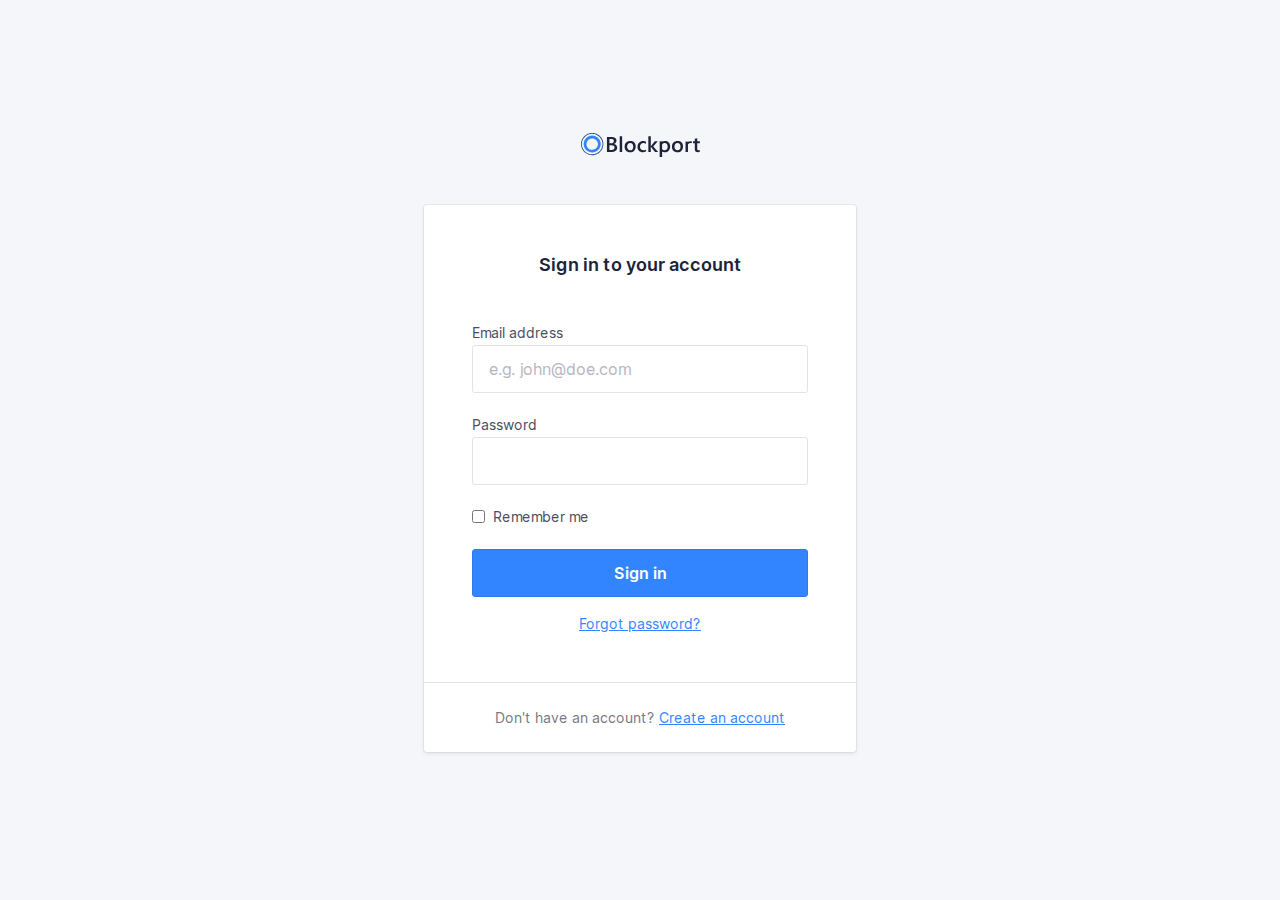
==== index.html @ 2630c8b0 "Initial commit" ====
<!doctype html>
<html lang="en">

<head>
    <meta charset="utf-8">
    <meta http-equiv="x-ua-compatible" content="ie=edge">
    <title>Blockport - Sign in</title>
    <meta name="description" content="This is my HTML5 boilerplate.">
    <meta name="viewport" content="width=device-width, initial-scale=1.0">
    <meta name="theme-color" content="#e85e00">

    <link rel="icon" href="favicon.svg">
    <link rel="apple-touch-icon" href="apple-touch-icon.png">
    <link rel="manifest" href="manifest.json">

    <link rel="stylesheet" href="css/normalize.css">
    <link rel="stylesheet" href="css/screen.css">
</head>

<body>
    <section class="o-row o-row--lg o-row--login">
        <div class="o-container u-max-width-xs">
            <h1 class="c-logo">
                <svg class="c-logo__symbol" viewBox="0 0 119 24"
                     xmlns="http://www.w3.org/2000/svg">
                    <title>Blockport</title>
                    <path class="c-logo__path c-logo__path--1"
                          d="M25.9496128,18.9917356 L25.9496128,4.04231406 L30.7396633,4.04231406 C32.19945,4.04231406 33.3560606,4.35834712 34.2094949,4.99041321 C35.0252057,5.55089835 35.5052521,6.4769114 35.4896465,7.4598347 C35.5056187,8.25676883 35.2485893,9.03557965 34.7604209,9.6694215 C34.2511175,10.3119823 33.5500641,10.7791057 32.7570539,11.0042975 L32.7570539,11.0459504 C33.6957957,11.1207168 34.5764055,11.5260387 35.2392256,12.1884297 C35.8602694,12.8310744 36.1707912,13.6667769 36.1707912,14.6955372 C36.1979832,15.9155062 35.6268682,17.0730015 34.6382155,17.8016529 C33.6205051,18.5950413 32.3363468,18.9917356 30.7857407,18.9917356 L25.9496128,18.9917356 Z M41.1511616,18.9918689 L38.6990404,18.9918689 L38.6990404,3.18727869 L41.1511616,3.18727869 L41.1511616,18.9918689 Z M49.1105387,19.2396694 C47.4477441,19.2396694 46.1195118,18.741157 45.1258418,17.7441322 C44.1321717,16.7471074 43.6360046,15.4247934 43.6373401,13.7771901 C43.6373401,11.9841322 44.1548767,10.5838017 45.1899495,9.57619833 C46.2250223,8.56859504 47.6200337,8.06479338 49.3749832,8.06479338 C51.0591469,8.06479338 52.3720202,8.55471073 53.3136027,9.53454547 C54.2551852,10.5143802 54.7226376,11.8730579 54.7159596,13.6105785 C54.7159596,15.313719 54.2091077,16.677686 53.195404,17.7024794 C52.1817003,18.7272727 50.8200787,19.2396694 49.1105387,19.2396694 Z M64.9231145,18.4998347 C63.986548,19.011405 62.9292595,19.2667693 61.8599663,19.2396694 C60.2572727,19.2396694 58.9657689,18.7444628 57.9854545,17.7540496 C57.0051402,16.7636364 56.5136477,15.4796694 56.5109764,13.9021488 C56.5109764,12.1434711 57.0385299,10.7312397 58.0936364,9.66545453 C59.1487429,8.59966942 60.5611166,8.0661157 62.3307576,8.06479338 C63.2258904,8.04636779 64.1144193,8.22027864 64.9351347,8.57454547 L64.9351347,10.8277686 C64.2490961,10.2941313 63.4035149,10.0011171 62.5310943,9.99471073 C61.5738178,9.96365776 60.6492491,10.3415166 59.9928283,11.0320661 C59.3330526,11.7236364 59.003165,12.6287603 59.003165,13.747438 C59.003165,14.8661157 59.3136869,15.7381818 59.9347306,16.3636364 C60.5557744,17.0023141 61.3891751,17.3216529 62.4349327,17.3216529 C63.3470917,17.3090469 64.2260005,16.9806241 64.9191077,16.3933884 L64.9191077,18.4998347 L64.9231145,18.4998347 Z M77.1256229,18.9918689 L74.0304209,18.9918689 L69.8393771,13.8605902 L69.7973064,13.8605902 L69.7973064,18.9918689 L67.3451852,18.9918689 L67.3451852,3.18727869 L69.7973064,3.18727869 L69.7973064,13.2039344 L69.8393771,13.2039344 L73.7980303,8.31462295 L76.7349663,8.31462295 L72.2814815,13.4718689 L77.1256229,18.9918689 Z M118.81569,18.8747107 C118.223016,19.1343064 117.578072,19.2557712 116.930522,19.2297521 C114.839007,19.2297521 113.793249,18.2380165 113.793249,16.2545455 L113.793249,10.2128926 L111.990219,10.2128926 L111.990219,8.31669423 L113.793249,8.31669423 L113.793249,5.84528927 L116.235354,5.15702479 L116.235354,8.31669423 L118.81569,8.31669423 L118.81569,10.2128926 L116.235354,10.2128926 L116.235354,15.5504132 C116.235354,16.1824793 116.351549,16.6340496 116.583939,16.905124 C116.81633,17.1761983 117.202312,17.3084298 117.741886,17.3018182 C118.130518,17.3099664 118.50999,17.1844984 118.81569,16.9467769 L118.81569,18.8647934 L118.81569,18.8747107 Z M109.678333,8.12826445 C110.052664,8.12904551 110.426384,8.1582218 110.796212,8.21553718 L110.796212,10.2961983 C110.392833,10.129817 109.958979,10.0480952 109.522071,10.0561983 C108.65244,10.0185786 107.815007,10.3854441 107.258266,11.0479339 C107.143588,11.1960713 107.043624,11.3548242 106.959764,11.5219835 L106.959764,18.9917356 L104.519663,18.9917356 L104.519663,8.37818184 L106.959764,8.66776859 L106.959764,8.67768594 C107.814579,8.30025824 108.742499,8.11272598 109.678333,8.12826445 Z M96.4320707,19.2396694 C94.7692761,19.2396694 93.4410438,18.741157 92.4473737,17.7441322 C91.4537037,16.7471074 90.9575366,15.4247934 90.9588721,13.7771901 C90.9588721,11.9841322 91.4764087,10.5838017 92.5114815,9.57619833 C93.5465543,8.56859504 94.9415657,8.06479338 96.6965152,8.06479338 C98.3806789,8.06479338 99.6935522,8.55471073 100.635135,9.53454547 C101.576717,10.5143802 102.04417,11.8730579 102.037492,13.6105785 C102.037492,15.313719 101.53064,16.677686 100.516936,17.7024794 C99.5032323,18.7272727 98.1416107,19.2396694 96.4320707,19.2396694 Z M87.7494781,9.53454547 C88.6883893,10.5157025 89.1578451,11.873719 89.1578451,13.608595 C89.1591806,15.3117355 88.6523287,16.6757025 87.6372896,17.7004959 C86.6222504,18.7252892 85.258625,19.2376859 83.5464141,19.2376859 C82.7065422,19.2489838 81.8737089,19.0847473 81.1023064,18.7557025 L81.1023064,23.8968595 L78.6622054,23.8968595 L78.6622054,8.31471073 L81.1023064,8.60429752 C81.9552279,8.23296681 82.8792553,8.04891403 83.8108586,8.06479338 C85.5017003,8.06479338 86.8145736,8.55471073 87.7494781,9.53454547 Z M96.5422559,9.99471073 C95.6726247,9.95709108 94.8351921,10.3239565 94.2784512,10.9864463 C93.7241864,11.6476033 93.4470539,12.5580165 93.4470539,13.7176859 C93.4470539,14.8363636 93.7275253,15.7170248 94.288468,16.3596694 C94.8529651,17.0028668 95.6823515,17.3568733 96.5422559,17.3216529 C97.5038721,17.3216529 98.2424466,17.0056198 98.7579798,16.3735537 C99.273513,15.7414876 99.5366216,14.8416529 99.5473064,13.6740496 C99.5473064,12.4998347 99.28954,11.5927273 98.7740067,10.9527273 C98.2584735,10.3127273 97.5145568,9.99338845 96.5422559,9.99471073 Z M28.4438047,6.03570248 L28.4438047,10.286281 L30.0645286,10.286281 C30.9353255,10.286281 31.6178058,10.0833058 32.1119697,9.67735538 C32.6061335,9.27140494 32.8532155,8.69619836 32.8532155,7.95173555 C32.8532155,6.67305785 31.9897643,6.03371902 30.262862,6.03371902 L28.4418013,6.03371902 L28.4438047,6.03570248 Z M28.4438047,12.2796694 L28.4438047,17.0082644 L30.5813973,17.0082644 C31.5163019,17.0082644 32.237514,16.7947108 32.7450337,16.3676033 C33.2602043,15.9259125 33.5416601,15.2742418 33.5083165,14.6003306 C33.5083165,13.0505785 32.4238271,12.2757025 30.2548485,12.2757025 L28.4518182,12.2757025 L28.4438047,12.2796694 Z M49.226734,9.99471073 C48.3571028,9.95709108 47.5196702,10.3239565 46.9629293,10.9864463 C46.4086646,11.6476033 46.131532,12.5580165 46.131532,13.7176859 C46.131532,14.8363636 46.4120034,15.7170248 46.9729461,16.3596694 C47.5370578,17.0036033 48.3664998,17.3583638 49.226734,17.3236364 C50.1883502,17.3236364 50.9269247,17.0076033 51.4424579,16.3755372 C51.9579912,15.7434711 52.2157576,14.8436364 52.2157576,13.6760331 C52.2157576,12.5018182 51.9579912,11.5947107 51.4424579,10.9547107 C50.9269247,10.3147108 50.1883502,9.99471073 49.226734,9.99471073 Z M85.8803367,16.3735537 C86.3958699,15.738843 86.6543043,14.8390083 86.6556397,13.6740496 C86.6556397,12.4985124 86.3978733,11.591405 85.8823401,10.9527273 C85.3668068,10.3140496 84.6282323,9.99471073 83.6666162,9.99471073 C82.796985,9.95709108 81.9595523,10.3239565 81.4028114,10.9864463 C81.2895823,11.124335 81.1896456,11.2724196 81.1043098,11.4287603 L81.1043098,15.9153719 C81.6149937,16.8312057 82.6094895,17.3774459 83.6646128,17.3216529 C84.626229,17.3216529 85.3648035,17.0056198 85.8803367,16.3735537 Z">
                    </path>
                    <path class="c-logo__path c-logo__path--2"
                          d="M11.1988215,19.5867769 C7.72899435,19.5891833 4.59940205,17.5218316 3.26949789,14.3488101 C1.93959376,11.1757885 2.67130845,7.5220381 5.12341434,5.09144786 C7.57552021,2.66085764 11.2650639,1.93214337 14.4714645,3.24513351 C17.6778651,4.55812363 19.7696074,7.65421885 19.771229,11.0895868 C19.7679239,15.7772288 15.9334776,19.5780304 11.1988215,19.5867769 Z M11.1988215,5.38314051 C8.86509736,5.38073339 6.75988968,6.77093308 5.86550131,8.90506387 C4.97111293,11.0391947 5.46382249,13.496632 7.11372873,15.1307206 C8.76363496,16.7648092 11.2455511,17.2534798 13.4013998,16.3687158 C15.5572486,15.4839518 16.962125,13.4001349 16.9605051,11.0895868 C16.9572,7.93949107 14.3805102,5.38572999 11.1988215,5.37917355 L11.1988215,5.38314051 Z">
                    </path>
                    <path class="c-logo__path c-logo__path--3"
                          d="M21.2917845,15.8796694 C21.3118182,15.8380165 21.3358586,15.8023141 21.3558923,15.7606612 C22.6443671,13.0744887 22.7786498,9.98607785 21.7280964,7.20021549 C20.6775431,4.41435317 18.5317957,2.16875244 15.7805219,0.975867769 L15.7805219,0.96 C15.6683333,0.910413222 15.5541414,0.874710744 15.4419529,0.82909091 C15.2937037,0.767603308 15.1434512,0.710082645 14.9931987,0.656528927 C14.792862,0.583140496 14.5925253,0.517685949 14.378165,0.458181816 C14.2319192,0.414545453 14.0856734,0.374876033 13.9394276,0.337190082 C13.7203928,0.281652893 13.501358,0.23338843 13.2823232,0.192396694 C13.1480976,0.16661157 13.0138721,0.144793388 12.8816498,0.124958678 C12.6546016,0.0905785125 12.4275533,0.0634710744 12.2005051,0.0436363637 C12.0762963,0.0337190082 11.9500842,0.0238016529 11.8258754,0.0178512397 C11.5881425,0.00462809917 11.3510774,-0.000661157024 11.1146801,0.00198347107 C10.988468,0.00198347107 10.8622559,0.00198347107 10.7380471,0.0119008265 C10.5076599,0.0218181818 10.2792761,0.0376859504 10.0528956,0.0614876034 C9.9146633,0.0753719009 9.77843434,0.0932231406 9.64220539,0.113057851 C9.44186869,0.142809918 9.22350168,0.176528926 9.01715488,0.218181818 C8.86089226,0.249917356 8.70462963,0.283636364 8.548367,0.321322314 C8.39210438,0.359008265 8.18575758,0.412561983 8.00745791,0.466115701 C7.82915825,0.519669423 7.65286195,0.577190081 7.47656566,0.638677688 C7.30026936,0.70016529 7.17405724,0.747768594 7.02580808,0.807272727 C6.82547138,0.884628098 6.63715488,0.969917355 6.44483165,1.05719008 C6.31861953,1.11471074 6.19441077,1.17421488 6.07220539,1.23768595 C5.87186869,1.34082644 5.67153199,1.45190082 5.47119529,1.56694215 C5.36301347,1.63041322 5.25683502,1.69586777 5.15065657,1.76528926 C4.95165543,1.89752066 4.75666107,2.02975207 4.5656734,2.16198347 C4.46416949,2.23603306 4.36400114,2.31140496 4.26516835,2.38809918 C4.07952302,2.52958678 3.89721661,2.67834711 3.71824916,2.83438017 C3.61607744,2.92363636 3.51791246,3.0168595 3.41774411,3.11008265 C3.25747475,3.26347108 3.10121212,3.42214876 2.94895623,3.5861157 C2.84678451,3.69719008 2.74861953,3.81024794 2.64845118,3.92528926 C2.51021886,4.08793389 2.37599327,4.25454547 2.24777778,4.42512397 C2.15161616,4.55206611 2.05946128,4.68099175 1.96930976,4.82181816 C1.90119529,4.92099175 1.82506734,5.0201653 1.75895623,5.11537188 C1.69284512,5.2105785 1.65878788,5.29190081 1.60670034,5.37917355 C1.53457912,5.49818184 1.46446128,5.61917355 1.40636364,5.74214876 C1.28415825,5.96231406 1.16796296,6.18446282 1.06178451,6.40859504 C1.02372054,6.44826445 0.995673401,6.49586778 0.981649832,6.54148761 C0.967626263,6.58710744 0.939579125,6.65454547 0.915538721,6.71008265 C0.808692479,6.95471075 0.711863077,7.20132232 0.625050505,7.44991735 C0.588989899,7.55438018 0.55426487,7.65884298 0.520875421,7.76330577 C0.444747475,8.00528927 0.377968575,8.24793388 0.320538721,8.49123966 C0.291156005,8.61157023 0.263776655,8.73190084 0.238400673,8.85223141 C0.191655443,9.07966942 0.152255892,9.30710742 0.12020202,9.53454547 C0.10016835,9.67338842 0.0821380471,9.81024795 0.0681144781,9.9490909 C0.0460774411,10.1613223 0.0320538721,10.3715703 0.022037037,10.5838017 C0.022037037,10.7365289 0.010016835,10.8872727 0.010016835,11.04 C0.010016835,11.2383471 0.010016835,11.4366942 0.026043771,11.6350413 C0.026043771,11.7917356 0.0440740741,11.9484297 0.0580976431,12.105124 C0.0761279461,12.3034711 0.104175084,12.5018182 0.132222222,12.7001653 C0.146245791,12.8429752 0.18030303,13.0036364 0.2003367,13.1543802 C0.238400673,13.3527273 0.286481481,13.5510744 0.336565657,13.7494215 C0.380639731,13.8961983 0.406683502,14.0330579 0.446750842,14.1758678 C0.506851852,14.3742149 0.576969697,14.5844628 0.647087542,14.7867769 C0.693164983,14.9157025 0.739242424,15.0446281 0.789326599,15.1715703 C0.871464646,15.3699174 0.963619529,15.5801653 1.05777778,15.7804959 C1.11387205,15.8995041 1.16996633,16.0185124 1.23006734,16.1355372 C1.33223906,16.3338843 1.44242424,16.5322314 1.55461279,16.7166942 C1.62473064,16.8357025 1.69484848,16.9527273 1.76897306,17.0677686 C1.88316498,17.2442975 2.00537037,17.4168595 2.12957912,17.587438 C2.21973064,17.7123967 2.31188552,17.8353719 2.40804714,17.9563636 C2.50420875,18.0773554 2.65646465,18.2519008 2.78468013,18.3966942 C2.91289562,18.5414876 3.02308081,18.6644628 3.14929293,18.7933884 C3.27550505,18.9223141 3.3876936,19.027438 3.51190236,19.1424794 C3.63611111,19.2575206 3.81841751,19.4241322 3.98069024,19.5590082 C4.09287879,19.6522314 4.20907407,19.7434711 4.32727273,19.8327273 C4.50957912,19.9735537 4.69388889,20.1084297 4.88621212,20.2294215 C4.9362963,20.2631405 4.98037037,20.3008265 5.03045455,20.3345455 C7.52290169,21.989742 10.5859073,22.5756212 13.5217147,21.9587191 C16.4575222,21.3418171 19.0161165,19.5746694 20.6146465,17.0598347 L20.6266667,17.0598347 C20.6647306,17.0003306 20.6947811,16.9368595 20.7328451,16.8753719 C20.8149832,16.7424794 20.8911111,16.6036364 20.9692424,16.4647934 C21.0854377,16.2763636 21.1936195,16.08 21.2917845,15.8796694 Z M6.96771044,20.4198347 C6.40765296,20.1694737 5.87129224,19.8701033 5.36501684,19.5252893 C5.18671717,19.4042975 5.01442761,19.2773554 4.84614478,19.1464463 C4.73996633,19.065124 4.63378788,18.9818182 4.53161616,18.8965289 C4.38136364,18.7715703 4.23912458,18.6406612 4.09888889,18.5097521 C3.9586532,18.378843 3.87451178,18.2995041 3.76632997,18.1884297 C3.65814815,18.0773554 3.53794613,17.9444628 3.42976431,17.8214876 C3.32158249,17.6985124 3.19737374,17.5557025 3.08718855,17.4247934 C2.97700337,17.2938843 2.91489899,17.1986777 2.83075758,17.0836364 C2.71656566,16.9249587 2.60237374,16.766281 2.49819865,16.6036364 C2.43008418,16.4965289 2.36597643,16.3894215 2.29786195,16.2803306 C2.19368687,16.1038017 2.09752525,15.9252893 1.9973569,15.7447934 C1.94126263,15.6376859 1.89117845,15.528595 1.83909091,15.4195041 C1.7609596,15.2231405 1.67681818,15.0386777 1.60069024,14.8482644 C1.55461279,14.7332231 1.51454545,14.6161983 1.47247475,14.501157 C1.40436027,14.3127273 1.34025253,14.1242975 1.28415825,13.9319008 C1.24609428,13.8029752 1.2140404,13.6760331 1.18198653,13.5490909 C1.13590909,13.3626446 1.09183502,13.1761983 1.05577441,12.9897521 C1.02973064,12.8429752 1.0076936,12.7140496 0.981649832,12.5771901 C0.953602694,12.3927273 0.92956229,12.2082644 0.911531987,12.0218182 C0.897508418,11.8809918 0.889494949,11.7401653 0.881481481,11.5993388 C0.881481481,11.4109091 0.865454545,11.2224794 0.865454545,11.0340496 C0.865454545,10.8971901 0.865454545,10.7603306 0.877474747,10.6254545 C0.877474747,10.4271074 0.899511785,10.2287603 0.919545455,10.0304132 C0.931565657,9.90743803 0.94959596,9.78247936 0.965622896,9.65950414 C0.995673401,9.44528927 1.03173401,9.23107436 1.07580808,9.01884299 C1.09784512,8.91173555 1.12188552,8.80462812 1.14792929,8.69950414 C1.20402357,8.47074382 1.27080247,8.24330577 1.34826599,8.01719009 C1.37764871,7.9246281 1.408367,7.83206612 1.44042088,7.73950414 C1.52189113,7.50545453 1.61204265,7.2740496 1.71087542,7.04528927 C1.75094276,6.95206611 1.7910101,6.86082645 1.83508418,6.76958679 C1.93525253,6.55537188 2.03542088,6.3490909 2.15762626,6.14479338 C2.21973064,6.03570248 2.27983165,5.92661158 2.34594276,5.81752064 C2.45412458,5.63900825 2.5683165,5.46644628 2.68651515,5.29586778 C2.7686532,5.17685949 2.85279461,5.0598347 2.93893939,4.94479338 C3.06047699,4.7847934 3.18602133,4.62876031 3.31557239,4.47669423 C3.40505612,4.36826447 3.49520763,4.26710742 3.58602694,4.17322312 C3.73026936,4.01983471 3.87718294,3.86842975 4.02676768,3.71900826 C4.11491582,3.63438017 4.20506734,3.55173554 4.29722222,3.47107438 C4.46016275,3.32694215 4.62710998,3.18809917 4.79806397,3.05454545 C4.88754769,2.98446281 4.978367,2.91834711 5.07052189,2.85619835 C5.24815375,2.72396694 5.42912458,2.60099173 5.61343434,2.48727273 C5.71093152,2.42512397 5.80909651,2.36561983 5.90792929,2.30876033 C6.09090349,2.20165289 6.27654882,2.09983471 6.46486532,2.00330579 C6.57705387,1.94644628 6.69057799,1.89157025 6.80543771,1.83867769 C6.98306957,1.75669422 7.16203704,1.67933884 7.34234007,1.60661157 C7.47589785,1.55239669 7.61413018,1.50082645 7.75703704,1.45190082 C7.91864196,1.39504132 8.08225029,1.34214876 8.24786195,1.29322314 C8.41347361,1.24429752 8.57975307,1.2 8.74670034,1.16033058 C8.8896072,1.12595041 9.03318182,1.09421488 9.17742424,1.06512397 C9.36841191,1.02677686 9.56073514,0.994380165 9.75439394,0.967933885 C9.87993826,0.950743802 10.0061504,0.934876033 10.1330303,0.920330577 C10.3440516,0.899173554 10.5557407,0.883966942 10.7680976,0.874710744 L11.1126768,0.874710744 C11.3317116,0.874710744 11.5514141,0.880000001 11.7717845,0.890578513 L12.1143603,0.914380167 C12.3307239,0.932892563 12.5464197,0.958677687 12.7614478,0.991735538 C12.8829854,1.01024793 13.004523,1.0307438 13.1260606,1.05322314 C13.330404,1.09157025 13.5347475,1.13652893 13.7390909,1.18809918 C13.8713131,1.22181818 14.0035354,1.25752066 14.1397643,1.29719008 C14.3320875,1.35404959 14.523743,1.41619835 14.7147306,1.48363636 C14.8509596,1.53322314 14.9851852,1.58479339 15.115404,1.64033058 C17.755199,2.69780719 19.8336285,4.79210648 20.8551251,7.42387715 C21.8766218,10.0556478 21.7496417,12.9890377 20.5044613,15.5246281 C20.4123064,15.7229752 20.3041246,15.8975206 20.207963,16.08 C20.1378451,16.2029752 20.0697306,16.3279339 19.9956061,16.4489256 C17.2731751,20.8198837 11.7011151,22.517402 6.96771044,20.4178512 L6.96771044,20.4198347 Z">
                    </path>
                </svg>
            </h1>
            <form class="c-card" action="#">
                <div class="c-card__body">
                    <h2 class="c-card__title">
                        Sign in to your account
                    </h2>
                    <p class="c-form-field">
                        <label class="c-label" for="username">
                            Email address
                        </label>
                        <input class="c-input" type="email" name="username"
                               id="username" placeholder="e.g. john@doe.com"
                               required>
                    </p>
                    <p class="c-form-field">
                        <label class="c-label" for="password">
                            Password
                        </label>
                        <input class="c-input" type="password" name="password"
                               id="password" required>
                    </p>
                    <p class="c-form-field c-form-field--option">
                        <input class="c-option" type="checkbox" id="rememberme">
                        <label class="c-label c-label--option" for="rememberme">
                            Remember me
                        </label>
                    </p>
                    <p class="u-mb-md">
                        <!-- Input type button
                                <input type="submit" class="o-button-reset c-button" value="Sign in"/>
                            -->
                        <!-- Button -->
                        <button type="submit"
                                class="o-button-reset c-button">Sign in</button>
                    </p>
                    <p class="u-text-sm u-align-text-center">
                        <a href="#!">
                            Forgot password?
                        </a>
                    </p>
                </div>
                <div class="c-card__footer">
                    <p
                       class="u-align-text-center u-text-sm u-color-neutral-dark">
                        Don't have an account? <a href="#">Create an account</a>
                    </p>
                </div>
            </form>

        </div>
    </section>
</body>

</html>
---- css/screen.css ----
/*------------------------------------*\
#FONTS
\*------------------------------------*/

@font-face {
    font-family: "Inter Web";
    font-weight: 400;
    src: url("../fonts/Inter-Regular.woff2") format("woff2")
}

@font-face {
    font-family: "Inter Web";
    font-weight: 600;
    src: url("../fonts/Inter-SemiBold.woff2") format("woff2")
}

/*------------------------------------*\
#Variables
\*------------------------------------*/

:root {
    /* colors */
    --global-color-alpha-h: 216deg;
    --global-color-alpha-s: 100%;
    --global-color-alpha-l: 60%;
    --global-color-alpha-hsl: var(--global-color-alpha-h) var(--global-color-alpha-s) var(--global-color-alpha-l);
    --global-color-alpha: hsl(var(--global-color-alpha-hsl));
    --global-color-alpha-light: hsl(var(--global-color-alpha-h) 100% 65%);
    --global-color-alpha-dark: hsl(var(--global-color-alpha-h) 80% 55%);
    --global-color-alpha-x-dark: hsl(var(--global-color-alpha-h) 65% 35%);
    --global-color-alpha-transparent: hsl(var(--global-color-alpha-hsl) / .75);
    --global-color-alpha-x-transparent: hsl(var(--global-color-alpha-hsl) / .3);

    --global-color-neutral-xxxx-light: #F5F6FA;
    --global-color-neutral-xxx-light: #E2E3E7;
    --global-color-neutral-xx-light: #caccd4;
    --global-color-neutral-x-light: #b5b6c0;
    --global-color-neutral-light: #a0a1ad;
    --global-color-neutral: #8b8c9a;
    --global-color-neutral-dark: #757787;
    --global-color-neutral-x-dark: #606274;
    --global-color-neutral-xx-dark: #4b4c60;
    --global-color-neutral-xxx-dark: #35374d;
    --global-color-neutral-xxxx-dark: #20223a;

    /* border stuff */
    --global-borderRadius: 3px;
    --global-borderWidth: 1px;

    /* transitions */
    --global-transitionTiming-alpha: .1s ease-out;

    /* Baseline settings */
    --global-baseline: 8px;
    --global-whitespace: calc(var(--global-baseline) * 3);
    /* = 24px */

    --global-whitespace-xs: calc(var(--global-baseline) / 2);
    /* = 4px */
    --global-whitespace-sm: calc(var(--global-baseline) * 1);
    /*  = 8px */
    --global-whitespace-md: calc(var(--global-baseline) * 2);
    /*  = 16px */
    --global-whitespace-lg: calc(var(--global-baseline) * 4);
    /*  = 32px */
    --global-whitespace-xl: calc(var(--global-whitespace) * 2);
    /*  = 48px */
    --global-whitespace-xxl: calc(var(--global-whitespace) * 3);
    /*  = 72px */
}

/*------------------------------------*\
#GENERIC
\*------------------------------------*/

/*
    Generic: Page
    ---
    Global page styles + universal box-sizing:
*/

html {
    line-height: 1.5;
    font-family: "Inter Web", Helvetica, arial, sans-serif;
    color: var(--global-color-neutral-xxxx-dark);
    background-color: var(--global-color-neutral-xxxx-light);
    box-sizing: border-box;
    -webkit-font-smoothing: antialiased;
    -moz-osx-font-smoothing: grayscale;
}

*,
*:before,
*:after {
    box-sizing: inherit;
}

/*
* Remove text-shadow in selection highlight:
* https://twitter.com/miketaylr/status/12228805301
*
* Customize the background color to match your design.
*/

::selection {
    background: var(--global-color-alpha);
    color: white;
    text-shadow: none;
}

/*------------------------------------*\
#Elements
\*------------------------------------*/

/*
Elements: Images
---
Default markup for images to make them responsive
*/

img {
    max-width: 100%;
    vertical-align: top;
}

/*
    Elements: typography
    ---
    Default markup for typographic elements
*/

h1,
h2,
h3 {
    font-weight: 700;
}

h1 {
    font-size: 36px;
    line-height: calc(var(--global-baseline) * 6);
    margin: 0 0 var(--global-whitespace);
}

h2 {
    font-size: 32px;
    line-height: calc(var(--global-baseline) * 5);
    margin: 0 0 var(--global-whitespace);
}

h3 {
    font-size: 26px;
    line-height: calc(var(--global-baseline) * 4);
    margin: 0 0 var(--global-whitespace);
}

h4,
h5,
h6 {
    font-size: 16px;
    font-weight: 600;
    line-height: calc(var(--global-baseline) * 3);
    margin: 0 0 var(--global-whitespace);
}

p,
ol,
ul,
dl,
table,
address,
figure {
    margin: 0 0 var(--global-whitespace);
}

ul,
ol {
    padding-left: var(--global-whitespace);
}

li ul,
li ol {
    margin-bottom: 0;
}

blockquote {
    font-style: normal;
    font-size: 23px;
    line-height: calc(var(--global-baseline) * 6);
    margin: 0 0 var(--global-whitespace);
}

blockquote * {
    font-size: inherit;
    line-height: inherit;
}

figcaption {
    font-weight: 400;
    font-size: 12px;
    line-height: calc(var(--global-baseline) * 2);
    margin-top: var(--global-whitespace-xxs);
}

hr {
    border: 0;
    height: var(--global-borderWidth);
    background: LightGrey;
    margin: 0 0 var(--global-whitespace);
}

a,
a:visited {
    transition: all var(--global-transitionTiming-alpha);
    color: var(--global-color-alpha);
    outline-color: var(--global-link-BoxShadowColor);
    outline-width: medium;
    outline-offset: 2px;
}

a:hover,
a:focus {
    color: var(--global-color-alpha-light);
}

a:active {
    color: var(--global-color-alpha-dark);
}

label,
input {
    display: block;
}

input::placeholder {
    color: var(--global-color-neutral-x-light);
}

/*------------------------------------*\
#OBJECTS
\*------------------------------------*/

/*
    Objects: Row
    ---
    Creates a horizontal row that stretches the viewport and adds padding around children
*/

.o-row {
    display: flow-root;
    position: relative;
    padding: var(--global-whitespace) var(--global-whitespace) 0;
}

.o-row--login {
    min-height: 100vh;
    display: flex;
    align-items: center;
}

/* size modifiers */

.o-row--lg {
    padding-top: var(--global-whitespace-lg);
    padding-bottom: var(--global-whitespace);
}

@media (min-width: 768px) {
    .o-row {
        padding-left: var(--global-whitespace-lg);
        padding-right: var(--global-whitespace-lg);
    }
}

/*
    Objects: Container
    ---
    Creates a horizontal container that sets de global max-width
*/

.o-container {
    margin-left: auto;
    margin-right: auto;
    max-width: 79.5em;
    /* 79.5 * 16px = 1272 */
    width: 100%;
}

/*
    Objects: section
    ---
    Creates vertical whitespace between adjacent sections inside a row
*/

.o-section {
    display: flow-root;
    position: relative;
}

.o-section+.o-section {
    padding-top: var(--global-whitespace);
}

@media (min-width: 768px) {

    .o-section--lg+.o-section--lg,
    .o-section--xl+.o-section--xl {
        padding-top: var(--global-whitespace-lg);
    }
}

@media (min-width: 992px) {
    .o-section--xl+.o-section--xl {
        padding-top: var(--global-whitespace-xxl);
    }
}

/*
    Objects: Layout
    ---
    The layout object provides us with a column-style layout system. This object
    contains the basic structural elements, but classes should be complemented
    with width utilities
*/

.o-layout {
    display: flex;
    flex-wrap: wrap;
}

.o-layout__item {
    width: 100%;
}

/* gutter modifiers, these affect o-layout__item too */

.o-layout--gutter {
    margin: 0 -12px;
}

.o-layout--gutter>.o-layout__item {
    padding: 0 12px;
}

.o-layout--gutter-sm {
    margin: 0 -6px;
}

.o-layout--gutter-sm>.o-layout__item {
    padding: 0 6px;
}

.o-layout--gutter-lg {
    margin: 0 calc(var(--global-whitespace) * -1);
}

.o-layout--gutter-lg>.o-layout__item {
    padding: 0 var(--global-whitespace);
}

.o-layout--gutter-xl {
    margin: 0 calc(var(--global-whitespace-lg) * -1);
}

.o-layout--gutter-xl>.o-layout__item {
    padding: 0 var(--global-whitespace-lg);
}

/* reverse horizontal row modifier */

.o-layout--row-reverse {
    flex-direction: row-reverse;
}

/* Horizontal alignment modifiers*/

.o-layout--justify-start {
    justify-content: flex-start;
}

.o-layout--justify-end {
    justify-content: flex-end;
}

.o-layout--justify-center {
    justify-content: center;
}

.o-layout--justify-space-around {
    justify-content: space-around;
}

.o-layout--justify-space-evenly {
    justify-content: space-evenly;
}

.o-layout--justify-space-between {
    justify-content: space-between;
}

/* Vertical alignment modifiers */

.o-layout--align-start {
    align-items: flex-start;
}

.o-layout--align-end {
    align-items: flex-end;
}

.o-layout--align-center {
    align-items: center;
}

.o-layout--align-baseline {
    align-items: baseline;
}

/* Vertical alignment modifiers that only work if there is one than one flex item */

.o-layout--align-content-start {
    align-content: start;
}

.o-layout--align-content-end {
    align-content: end;
}

.o-layout--align-content-center {
    align-content: center;
}

.o-layout--align-content-space-around {
    align-content: space-around;
}

.o-layout--align-content-space-between {
    align-content: space-between;
}

/*
    Objects: List
    ---
    Small reusable object to remove default list styling from lists
*/

.o-list {
    list-style: none;
    padding: 0;
}

/*
    Object: Button reset
    ---
    Small button reset object
*/

.o-button-reset {
    border: none;
    margin: 0;
    padding: 0;
    width: auto;
    overflow: visible;
    background: transparent;

    /* inherit font & color from ancestor */
    color: inherit;
    font: inherit;

    /* Normalize `line-height`. Cannot be changed from `normal` in Firefox 4+. */
    line-height: normal;

    /* Corrects font smoothing for webkit */
    -webkit-font-smoothing: inherit;
    -moz-osx-font-smoothing: inherit;

    /* Corrects inability to style clickable `input` types in iOS */
    -webkit-appearance: none;
}

/*
    Object: Hide accessible
    ---
    Accessibly hide any element
*/

.o-hide-accessible {
    position: absolute;
    width: 1px;
    height: 1px;
    padding: 0;
    margin: -1px;
    overflow: hidden;
    clip: rect(0, 0, 0, 0);
    border: 0;
}

/*------------------------------------*\
#COMPONENTS
\*------------------------------------*/

/*
    Component: Logo
    ---
    Website main logo
*/

.c-logo {
    height: var(--global-whitespace);
    display: flex;
    align-items: center;
    justify-content: center;
    margin-bottom: var(--global-whitespace-xl);
}

.c-logo__symbol {
    height: 100%;
}

.c-logo__path--1 {
    fill: var(--global-color-neutral-xxxx-dark);
}

.c-logo__path--2 {
    fill: var(--global-color-alpha);
}

.c-logo__path--3 {
    fill: var(--global-color-alpha-x-dark);
}

/*
    Component: Card
    ---
    Card with box shadow
*/

.c-card {
    background-color: White;
    margin-bottom: var(--global-whitespace);
    border-radius: var(--global-borderRadius);
    box-shadow: 0 0 0 var(--global-borderWidth) rgba(0, 0, 0, 0.05), 0 2px 4px rgba(0, 0, 0, .075);
    overflow: hidden;
}

/* Add padding to child for more flexibility */
.c-card__body,
.c-card__footer {
    padding: var(--global-whitespace);
}

.c-card__footer {
    text-align: center;
    border-top: var(--global-borderWidth) solid var(--global-color-neutral-xxx-light);
}

.c-card__title {
    text-align: center;
    font-size: 18px;
    line-height: calc(var(--global-baseline) * 3);
    font-weight: 600;
}

/* This allows c-card__body and __footer to have equal padding everywhere */

.c-card__body>*:last-child,
.c-card__footer>*:last-child,
.c-card__body>*:last-child>*:last-child,
.c-card__footer>*:last-child>*:last-child {
    margin-bottom: 0;
}

@media (min-width: 27em) {
    .c-card__body {
        padding: var(--global-whitespace-xl);
    }

    .c-card__title {
        margin-bottom: var(--global-whitespace-xl);
    }
}

/*
    Component: Forms
    ---
    Everything form related here
*/

.c-form-field--option {
    display: flex;
    align-items: center;
}

/*
    Component: Input
    ---
    Class to put on all input="text" like form inputs
*/

.c-input {
    -webkit-appearance: none;
    -moz-appearance: none;
    appearance: none;
    width: 100%;
    border: var(--global-borderWidth) solid var(--global-color-neutral-xxx-light);
    border-radius: var(--global-borderRadius);
    color: var(--global-color-neutral-xxxx-dark);
    background-color: White;
    font-family: inherit;
    font-size: 16px;
    line-height: calc(var(--global-baseline) * 3);
    padding: calc(var(--global-baseline) * 1.5 - var(--global-borderWidth)) var(--global-whitespace-md);
    outline: none;
    transition: border var(--global-transition-timing-alpha);
}

.c-input:hover {
    border-color: var(--global-color-neutral-xx-light);
}

.c-input:focus,
.c-input:active {
    border-color: var(--global-color-alpha);
    box-shadow: 0 0 0 3px var(--global-color-alpha-x-transparent);
}

/* option input for checkboxes and radio buttons */

.c-option {
    margin-right: var(--global-whitespace-sm);
}

/*
    Component: Label
    ---
    Class to put on all form labels
*/

.c-label {
    margin-bottom: 0;
    font-size: 14px;
    padding-bottom: var(--global-whitespace-xs);
    line-height: calc(var(--global-baseline) * 2);
    color: var(--global-color-neutral-xx-dark);
}

.c-label--option {
    padding-bottom: 0;
}

/*
    Component: Button
    ---
    Class to put on form buttons or
*/

.c-button {
    font-size: 16px;
    font-weight: 700;
    border-radius: var(--global-borderRadius);
    border: var(--global-borderWidth) solid var(--global-color-alpha-dark);
    background-color: var(--global-color-alpha);
    color: #fff;
    padding: calc(var(--global-baseline) * 1.5 - var(--global-borderWidth)) var(--global-whitespace-md);
    line-height: calc(var(--global-baseline) * 3);
    width: 100%;
    outline: none;
    transition: all var(--global-transition-timing-alpha);
}

.c-button:hover {
    background-color: var(--global-color-alpha-light);
}

.c-button:focus {
    box-shadow: 0 0 0 3px var(--global-color-alpha-x-transparent);
}

.c-button:active {
    background-color: var(--global-color-alpha-dark);
    box-shadow: none;
}

/*------------------------------------*\
#UTILITIES
\*------------------------------------*/

/*
    Utilities: color
    ---
    Utility classes to put specific colors onto elements
*/

.u-color-neutral {
    color: var(--global-color-neutral);
}

.u-color-neutral-dark {
    color: var(--global-color-neutral-dark);
}

/*
    Utilities: spacing
    ---
    Utility classes to put specific margins and paddings onto elements
*/

.u-pt-clear {
    padding-top: 0 !important;
}

.u-mb-clear {
    margin-bottom: 0 !important;
}

.u-mb-xs {
    margin-bottom: var(--global-whitespace-xs) !important;
}

.u-mb-sm {
    margin-bottom: var(--global-whitespace-sm) !important;
}

.u-mb-md {
    margin-bottom: var(--global-whitespace-md) !important;
}

.u-mb-lg {
    margin-bottom: var(--global-whitespace-lg) !important;
}

.u-mb-xl {
    margin-bottom: var(--global-whitespace-xl) !important;
}

.u-mb-xl {
    margin-bottom: var(--global-whitespace-xl) !important;
}

/*
    Utilities: max-width
    ---
    Utility classes to put specific max widths onto elements
*/

.u-max-width-xs {
    max-width: 27em !important;
}

.u-max-width-sm {
    max-width: 39em !important;
}

.u-max-width-md {
    max-width: 50em !important;
}

.u-max-width-lg {
    max-width: 63.5em !important;
}

.u-max-width-none {
    max-width: none !important;
}


/*
    Utilities: align
    ---
    Utility classes align text or components
*/

.u-align-text-center {
    text-align: center;
}

.u-align-center {
    margin: 0 auto;
}

/*
    Utilities: text
    Utility classes to create smaller or bigger test
*/

.u-text-sm {
    font-size: 14px;
}

/*
    Utility: Widths
    ---
    Utility classes to put specific widths onto elements
    Will be mostly used on o-layout__item
*/

.u-width-auto {
    width: auto !important;
}

.u-1-of-2 {
    width: 50% !important;
}

.u-1-of-3 {
    width: 33.3333333333% !important;
}

.u-2-of-3 {
    width: 66.6666666667% !important;
}

.u-1-of-4 {
    width: 25% !important;
}

.u-3-of-4 {
    width: 75% !important;
}

.u-1-of-5 {
    width: 20% !important;
}

.u-2-of-5 {
    width: 40% !important;
}

.u-3-of-5 {
    width: 60% !important;
}

.u-4-of-5 {
    width: 80% !important;
}

.u-1-of-6 {
    width: 16.6666666667% !important;
}

.u-5-of-6 {
    width: 83.3333333333% !important;
}

@media (min-width: 576px) {
    .u-1-of-2-bp1 {
        width: 50% !important;
    }

    .u-1-of-3-bp1 {
        width: 33.3333333333% !important;
    }

    .u-2-of-3-bp1 {
        width: 66.6666666667% !important;
    }

    .u-1-of-4-bp1 {
        width: 25% !important;
    }

    .u-3-of-4-bp1 {
        width: 75% !important;
    }

    .u-1-of-5-bp1 {
        width: 20% !important;
    }

    .u-2-of-5-bp1 {
        width: 40% !important;
    }

    .u-3-of-5-bp1 {
        width: 60% !important;
    }

    .u-4-of-5-bp1 {
        width: 80% !important;
    }

    .u-1-of-6-bp1 {
        width: 16.6666666667% !important;
    }

    .u-5-of-6-bp1 {
        width: 83.3333333333% !important;
    }
}

@media (min-width: 768px) {
    .u-1-of-2-bp2 {
        width: 50% !important;
    }

    .u-1-of-3-bp2 {
        width: 33.3333333333% !important;
    }

    .u-2-of-3-bp2 {
        width: 66.6666666667% !important;
    }

    .u-1-of-4-bp2 {
        width: 25% !important;
    }

    .u-3-of-4-bp2 {
        width: 75% !important;
    }

    .u-1-of-5-bp2 {
        width: 20% !important;
    }

    .u-2-of-5-bp2 {
        width: 40% !important;
    }

    .u-3-of-5-bp2 {
        width: 60% !important;
    }

    .u-4-of-5-bp2 {
        width: 80% !important;
    }

    .u-1-of-6-bp2 {
        width: 16.6666666667% !important;
    }

    .u-5-of-6-bp2 {
        width: 83.3333333333% !important;
    }
}

@media (min-width: 992px) {
    .u-1-of-2-bp3 {
        width: 50% !important;
    }

    .u-1-of-3-bp3 {
        width: 33.3333333333% !important;
    }

    .u-2-of-3-bp3 {
        width: 66.6666666667% !important;
    }

    .u-1-of-4-bp3 {
        width: 25% !important;
    }

    .u-3-of-4-bp3 {
        width: 75% !important;
    }

    .u-1-of-5-bp3 {
        width: 20% !important;
    }

    .u-2-of-5-bp3 {
        width: 40% !important;
    }

    .u-3-of-5-bp3 {
        width: 60% !important;
    }

    .u-4-of-5-bp3 {
        width: 80% !important;
    }

    .u-1-of-6-bp3 {
        width: 16.6666666667% !important;
    }

    .u-5-of-6-bp3 {
        width: 83.3333333333% !important;
    }
}

@media (min-width: 1200px) {
    .u-1-of-2-bp4 {
        width: 50% !important;
    }

    .u-1-of-3-bp4 {
        width: 33.3333333333% !important;
    }

    .u-2-of-3-bp4 {
        width: 66.6666666667% !important;
    }

    .u-1-of-4-bp4 {
        width: 25% !important;
    }

    .u-3-of-4-bp4 {
        width: 75% !important;
    }

    .u-1-of-5-bp4 {
        width: 20% !important;
    }

    .u-2-of-5-bp4 {
        width: 40% !important;
    }

    .u-3-of-5-bp4 {
        width: 60% !important;
    }

    .u-4-of-5-bp4 {
        width: 80% !important;
    }

    .u-1-of-6-bp4 {
        width: 16.6666666667% !important;
    }

    .u-5-of-6-bp4 {
        width: 83.3333333333% !important;
    }
}

/*------------------------------------*\
#MEDIA
\*------------------------------------*/

/*
    Media Queries
    ---
    EXAMPLE Media Queries for Responsive Design.
    These examples override the primary ('mobile first') styles.
    USE THEM INLINE!
*/

/* Extra small devices (portrait phones, less than 576px)
No media query since this is the default in mobile first design
*/

/* Small devices (landscape phones, 576px and up)
@media (min-width: 576px) {}
*/

/* Medium devices (tablets, 768px and up)
@media (min-width: 768px) {}
*/

/* Large devices (landscape tablets, desktops, 992px and up)
@media (min-width: 992px) {}
*/

/* Extra large devices (large desktops, 1200px and up)
@media (min-width: 1200px) {}
*/

/*
    Print styles.
    ---
    Inlined to avoid the additional HTTP request:
    http://www.phpied.com/delay-loading-your-print-css/
*/

@media print {

    *,
    *:before,
    *:after {
        background: transparent !important;
        color: #000 !important;
        /* Black prints faster:
        http://www.sanbeiji.com/archives/953 */
        box-shadow: none !important;
        text-shadow: none !important;
    }

    a,
    a:visited {
        text-decoration: underline;
    }

    a[href]:after {
        content: " (" attr(href) ")";
    }

    abbr[title]:after {
        content: " (" attr(title) ")";
    }

    /*
    * Don't show links that are fragment identifiers,
    * or use the `javascript:` pseudo protocol
    */
    a[href^="#"]:after,
    a[href^="javascript:"]:after {
        content: "";
    }

    pre {
        white-space: pre-wrap !important;
    }

    pre,
    blockquote {
        border: 1px solid #999;
        page-break-inside: avoid;
    }

    /*
    * Printing Tables:
    * http://css-discuss.incutio.com/wiki/Printing_Tables
    */
    thead {
        display: table-header-group;
    }

    tr,
    img {
        page-break-inside: avoid;
    }

    p,
    h2,
    h3 {
        orphans: 3;
        widows: 3;
    }

    h2,
    h3 {
        page-break-after: avoid;
    }
}
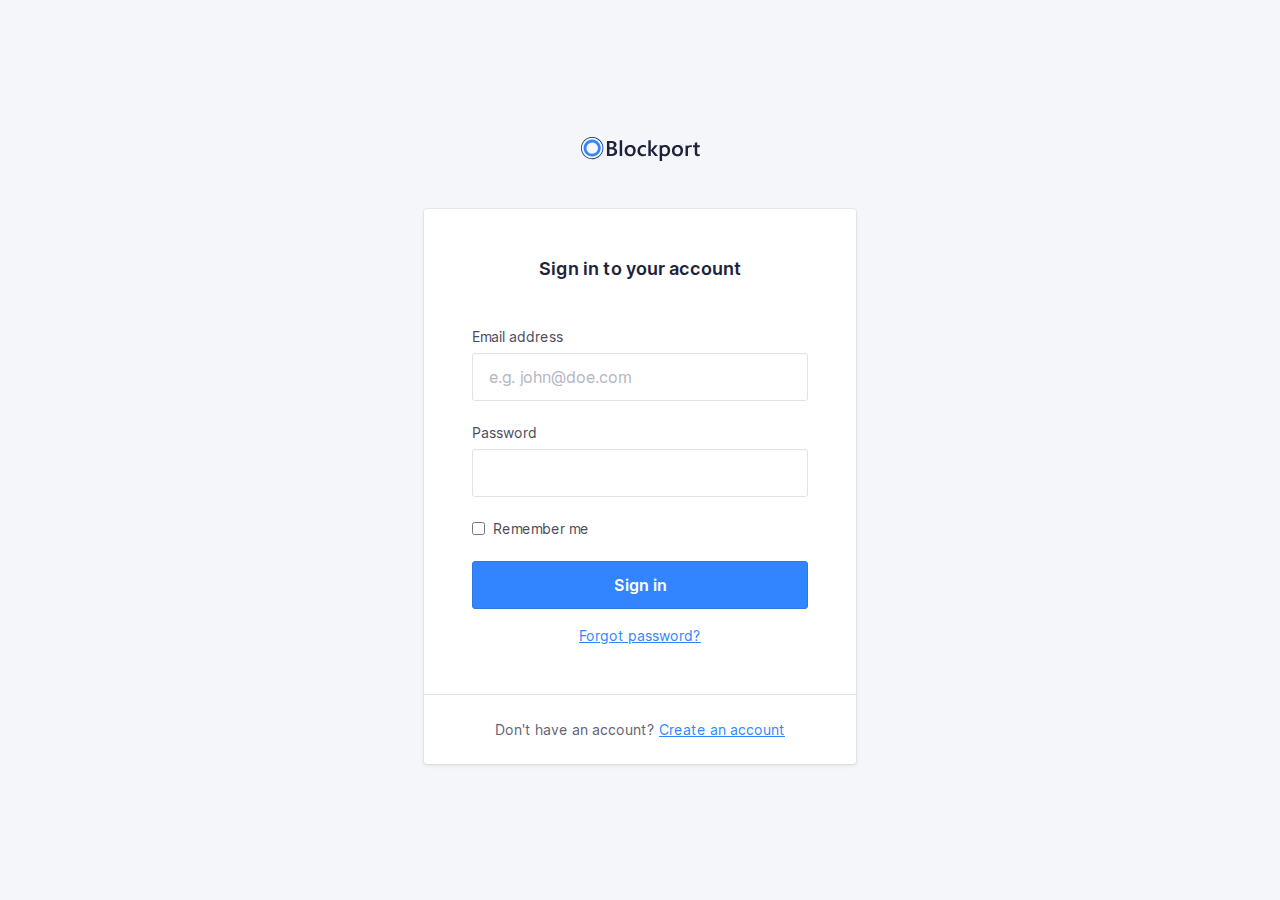
==== commit 063dcc05: "Initialize solution-1" ====
--- a/index.html
+++ b/index.html
@@ -1,90 +1,77 @@
 <!doctype html>
 <html lang="en">
+    <head>
+        <meta charset="utf-8">
+        <meta http-equiv="x-ua-compatible" content="ie=edge">
+        <title>Blockport - Sign in</title>
+        <meta name="description" content="This is my HTML5 boilerplate.">
+        <meta name="viewport" content="width=device-width, initial-scale=1.0">
+        <meta name="msapplication-TileColor" content="#3385FF">
+        <meta name="theme-color" content="#3385FF">
 
-<head>
-    <meta charset="utf-8">
-    <meta http-equiv="x-ua-compatible" content="ie=edge">
-    <title>Blockport - Sign in</title>
-    <meta name="description" content="This is my HTML5 boilerplate.">
-    <meta name="viewport" content="width=device-width, initial-scale=1.0">
-    <meta name="theme-color" content="#e85e00">
+        <link rel="apple-touch-icon" sizes="180x180" href="apple-touch-icon.png">
+        <link rel="icon" type="image/png" sizes="32x32" href="favicon-32x32.png">
+        <link rel="icon" type="image/png" sizes="16x16" href="favicon-16x16.png">
+        <link rel="manifest" href="site.webmanifest">
+        <link rel="mask-icon" href="safari-pinned-tab.svg" color="#3385FF">
 
-    <link rel="icon" href="favicon.svg">
-    <link rel="apple-touch-icon" href="apple-touch-icon.png">
-    <link rel="manifest" href="manifest.json">
-
-    <link rel="stylesheet" href="css/normalize.css">
-    <link rel="stylesheet" href="css/screen.css">
-</head>
-
-<body>
-    <section class="o-row o-row--lg o-row--login">
-        <div class="o-container u-max-width-xs">
-            <h1 class="c-logo">
-                <svg class="c-logo__symbol" viewBox="0 0 119 24"
-                     xmlns="http://www.w3.org/2000/svg">
-                    <title>Blockport</title>
-                    <path class="c-logo__path c-logo__path--1"
-                          d="M25.9496128,18.9917356 L25.9496128,4.04231406 L30.7396633,4.04231406 C32.19945,4.04231406 33.3560606,4.35834712 34.2094949,4.99041321 C35.0252057,5.55089835 35.5052521,6.4769114 35.4896465,7.4598347 C35.5056187,8.25676883 35.2485893,9.03557965 34.7604209,9.6694215 C34.2511175,10.3119823 33.5500641,10.7791057 32.7570539,11.0042975 L32.7570539,11.0459504 C33.6957957,11.1207168 34.5764055,11.5260387 35.2392256,12.1884297 C35.8602694,12.8310744 36.1707912,13.6667769 36.1707912,14.6955372 C36.1979832,15.9155062 35.6268682,17.0730015 34.6382155,17.8016529 C33.6205051,18.5950413 32.3363468,18.9917356 30.7857407,18.9917356 L25.9496128,18.9917356 Z M41.1511616,18.9918689 L38.6990404,18.9918689 L38.6990404,3.18727869 L41.1511616,3.18727869 L41.1511616,18.9918689 Z M49.1105387,19.2396694 C47.4477441,19.2396694 46.1195118,18.741157 45.1258418,17.7441322 C44.1321717,16.7471074 43.6360046,15.4247934 43.6373401,13.7771901 C43.6373401,11.9841322 44.1548767,10.5838017 45.1899495,9.57619833 C46.2250223,8.56859504 47.6200337,8.06479338 49.3749832,8.06479338 C51.0591469,8.06479338 52.3720202,8.55471073 53.3136027,9.53454547 C54.2551852,10.5143802 54.7226376,11.8730579 54.7159596,13.6105785 C54.7159596,15.313719 54.2091077,16.677686 53.195404,17.7024794 C52.1817003,18.7272727 50.8200787,19.2396694 49.1105387,19.2396694 Z M64.9231145,18.4998347 C63.986548,19.011405 62.9292595,19.2667693 61.8599663,19.2396694 C60.2572727,19.2396694 58.9657689,18.7444628 57.9854545,17.7540496 C57.0051402,16.7636364 56.5136477,15.4796694 56.5109764,13.9021488 C56.5109764,12.1434711 57.0385299,10.7312397 58.0936364,9.66545453 C59.1487429,8.59966942 60.5611166,8.0661157 62.3307576,8.06479338 C63.2258904,8.04636779 64.1144193,8.22027864 64.9351347,8.57454547 L64.9351347,10.8277686 C64.2490961,10.2941313 63.4035149,10.0011171 62.5310943,9.99471073 C61.5738178,9.96365776 60.6492491,10.3415166 59.9928283,11.0320661 C59.3330526,11.7236364 59.003165,12.6287603 59.003165,13.747438 C59.003165,14.8661157 59.3136869,15.7381818 59.9347306,16.3636364 C60.5557744,17.0023141 61.3891751,17.3216529 62.4349327,17.3216529 C63.3470917,17.3090469 64.2260005,16.9806241 64.9191077,16.3933884 L64.9191077,18.4998347 L64.9231145,18.4998347 Z M77.1256229,18.9918689 L74.0304209,18.9918689 L69.8393771,13.8605902 L69.7973064,13.8605902 L69.7973064,18.9918689 L67.3451852,18.9918689 L67.3451852,3.18727869 L69.7973064,3.18727869 L69.7973064,13.2039344 L69.8393771,13.2039344 L73.7980303,8.31462295 L76.7349663,8.31462295 L72.2814815,13.4718689 L77.1256229,18.9918689 Z M118.81569,18.8747107 C118.223016,19.1343064 117.578072,19.2557712 116.930522,19.2297521 C114.839007,19.2297521 113.793249,18.2380165 113.793249,16.2545455 L113.793249,10.2128926 L111.990219,10.2128926 L111.990219,8.31669423 L113.793249,8.31669423 L113.793249,5.84528927 L116.235354,5.15702479 L116.235354,8.31669423 L118.81569,8.31669423 L118.81569,10.2128926 L116.235354,10.2128926 L116.235354,15.5504132 C116.235354,16.1824793 116.351549,16.6340496 116.583939,16.905124 C116.81633,17.1761983 117.202312,17.3084298 117.741886,17.3018182 C118.130518,17.3099664 118.50999,17.1844984 118.81569,16.9467769 L118.81569,18.8647934 L118.81569,18.8747107 Z M109.678333,8.12826445 C110.052664,8.12904551 110.426384,8.1582218 110.796212,8.21553718 L110.796212,10.2961983 C110.392833,10.129817 109.958979,10.0480952 109.522071,10.0561983 C108.65244,10.0185786 107.815007,10.3854441 107.258266,11.0479339 C107.143588,11.1960713 107.043624,11.3548242 106.959764,11.5219835 L106.959764,18.9917356 L104.519663,18.9917356 L104.519663,8.37818184 L106.959764,8.66776859 L106.959764,8.67768594 C107.814579,8.30025824 108.742499,8.11272598 109.678333,8.12826445 Z M96.4320707,19.2396694 C94.7692761,19.2396694 93.4410438,18.741157 92.4473737,17.7441322 C91.4537037,16.7471074 90.9575366,15.4247934 90.9588721,13.7771901 C90.9588721,11.9841322 91.4764087,10.5838017 92.5114815,9.57619833 C93.5465543,8.56859504 94.9415657,8.06479338 96.6965152,8.06479338 C98.3806789,8.06479338 99.6935522,8.55471073 100.635135,9.53454547 C101.576717,10.5143802 102.04417,11.8730579 102.037492,13.6105785 C102.037492,15.313719 101.53064,16.677686 100.516936,17.7024794 C99.5032323,18.7272727 98.1416107,19.2396694 96.4320707,19.2396694 Z M87.7494781,9.53454547 C88.6883893,10.5157025 89.1578451,11.873719 89.1578451,13.608595 C89.1591806,15.3117355 88.6523287,16.6757025 87.6372896,17.7004959 C86.6222504,18.7252892 85.258625,19.2376859 83.5464141,19.2376859 C82.7065422,19.2489838 81.8737089,19.0847473 81.1023064,18.7557025 L81.1023064,23.8968595 L78.6622054,23.8968595 L78.6622054,8.31471073 L81.1023064,8.60429752 C81.9552279,8.23296681 82.8792553,8.04891403 83.8108586,8.06479338 C85.5017003,8.06479338 86.8145736,8.55471073 87.7494781,9.53454547 Z M96.5422559,9.99471073 C95.6726247,9.95709108 94.8351921,10.3239565 94.2784512,10.9864463 C93.7241864,11.6476033 93.4470539,12.5580165 93.4470539,13.7176859 C93.4470539,14.8363636 93.7275253,15.7170248 94.288468,16.3596694 C94.8529651,17.0028668 95.6823515,17.3568733 96.5422559,17.3216529 C97.5038721,17.3216529 98.2424466,17.0056198 98.7579798,16.3735537 C99.273513,15.7414876 99.5366216,14.8416529 99.5473064,13.6740496 C99.5473064,12.4998347 99.28954,11.5927273 98.7740067,10.9527273 C98.2584735,10.3127273 97.5145568,9.99338845 96.5422559,9.99471073 Z M28.4438047,6.03570248 L28.4438047,10.286281 L30.0645286,10.286281 C30.9353255,10.286281 31.6178058,10.0833058 32.1119697,9.67735538 C32.6061335,9.27140494 32.8532155,8.69619836 32.8532155,7.95173555 C32.8532155,6.67305785 31.9897643,6.03371902 30.262862,6.03371902 L28.4418013,6.03371902 L28.4438047,6.03570248 Z M28.4438047,12.2796694 L28.4438047,17.0082644 L30.5813973,17.0082644 C31.5163019,17.0082644 32.237514,16.7947108 32.7450337,16.3676033 C33.2602043,15.9259125 33.5416601,15.2742418 33.5083165,14.6003306 C33.5083165,13.0505785 32.4238271,12.2757025 30.2548485,12.2757025 L28.4518182,12.2757025 L28.4438047,12.2796694 Z M49.226734,9.99471073 C48.3571028,9.95709108 47.5196702,10.3239565 46.9629293,10.9864463 C46.4086646,11.6476033 46.131532,12.5580165 46.131532,13.7176859 C46.131532,14.8363636 46.4120034,15.7170248 46.9729461,16.3596694 C47.5370578,17.0036033 48.3664998,17.3583638 49.226734,17.3236364 C50.1883502,17.3236364 50.9269247,17.0076033 51.4424579,16.3755372 C51.9579912,15.7434711 52.2157576,14.8436364 52.2157576,13.6760331 C52.2157576,12.5018182 51.9579912,11.5947107 51.4424579,10.9547107 C50.9269247,10.3147108 50.1883502,9.99471073 49.226734,9.99471073 Z M85.8803367,16.3735537 C86.3958699,15.738843 86.6543043,14.8390083 86.6556397,13.6740496 C86.6556397,12.4985124 86.3978733,11.591405 85.8823401,10.9527273 C85.3668068,10.3140496 84.6282323,9.99471073 83.6666162,9.99471073 C82.796985,9.95709108 81.9595523,10.3239565 81.4028114,10.9864463 C81.2895823,11.124335 81.1896456,11.2724196 81.1043098,11.4287603 L81.1043098,15.9153719 C81.6149937,16.8312057 82.6094895,17.3774459 83.6646128,17.3216529 C84.626229,17.3216529 85.3648035,17.0056198 85.8803367,16.3735537 Z">
-                    </path>
-                    <path class="c-logo__path c-logo__path--2"
-                          d="M11.1988215,19.5867769 C7.72899435,19.5891833 4.59940205,17.5218316 3.26949789,14.3488101 C1.93959376,11.1757885 2.67130845,7.5220381 5.12341434,5.09144786 C7.57552021,2.66085764 11.2650639,1.93214337 14.4714645,3.24513351 C17.6778651,4.55812363 19.7696074,7.65421885 19.771229,11.0895868 C19.7679239,15.7772288 15.9334776,19.5780304 11.1988215,19.5867769 Z M11.1988215,5.38314051 C8.86509736,5.38073339 6.75988968,6.77093308 5.86550131,8.90506387 C4.97111293,11.0391947 5.46382249,13.496632 7.11372873,15.1307206 C8.76363496,16.7648092 11.2455511,17.2534798 13.4013998,16.3687158 C15.5572486,15.4839518 16.962125,13.4001349 16.9605051,11.0895868 C16.9572,7.93949107 14.3805102,5.38572999 11.1988215,5.37917355 L11.1988215,5.38314051 Z">
-                    </path>
-                    <path class="c-logo__path c-logo__path--3"
-                          d="M21.2917845,15.8796694 C21.3118182,15.8380165 21.3358586,15.8023141 21.3558923,15.7606612 C22.6443671,13.0744887 22.7786498,9.98607785 21.7280964,7.20021549 C20.6775431,4.41435317 18.5317957,2.16875244 15.7805219,0.975867769 L15.7805219,0.96 C15.6683333,0.910413222 15.5541414,0.874710744 15.4419529,0.82909091 C15.2937037,0.767603308 15.1434512,0.710082645 14.9931987,0.656528927 C14.792862,0.583140496 14.5925253,0.517685949 14.378165,0.458181816 C14.2319192,0.414545453 14.0856734,0.374876033 13.9394276,0.337190082 C13.7203928,0.281652893 13.501358,0.23338843 13.2823232,0.192396694 C13.1480976,0.16661157 13.0138721,0.144793388 12.8816498,0.124958678 C12.6546016,0.0905785125 12.4275533,0.0634710744 12.2005051,0.0436363637 C12.0762963,0.0337190082 11.9500842,0.0238016529 11.8258754,0.0178512397 C11.5881425,0.00462809917 11.3510774,-0.000661157024 11.1146801,0.00198347107 C10.988468,0.00198347107 10.8622559,0.00198347107 10.7380471,0.0119008265 C10.5076599,0.0218181818 10.2792761,0.0376859504 10.0528956,0.0614876034 C9.9146633,0.0753719009 9.77843434,0.0932231406 9.64220539,0.113057851 C9.44186869,0.142809918 9.22350168,0.176528926 9.01715488,0.218181818 C8.86089226,0.249917356 8.70462963,0.283636364 8.548367,0.321322314 C8.39210438,0.359008265 8.18575758,0.412561983 8.00745791,0.466115701 C7.82915825,0.519669423 7.65286195,0.577190081 7.47656566,0.638677688 C7.30026936,0.70016529 7.17405724,0.747768594 7.02580808,0.807272727 C6.82547138,0.884628098 6.63715488,0.969917355 6.44483165,1.05719008 C6.31861953,1.11471074 6.19441077,1.17421488 6.07220539,1.23768595 C5.87186869,1.34082644 5.67153199,1.45190082 5.47119529,1.56694215 C5.36301347,1.63041322 5.25683502,1.69586777 5.15065657,1.76528926 C4.95165543,1.89752066 4.75666107,2.02975207 4.5656734,2.16198347 C4.46416949,2.23603306 4.36400114,2.31140496 4.26516835,2.38809918 C4.07952302,2.52958678 3.89721661,2.67834711 3.71824916,2.83438017 C3.61607744,2.92363636 3.51791246,3.0168595 3.41774411,3.11008265 C3.25747475,3.26347108 3.10121212,3.42214876 2.94895623,3.5861157 C2.84678451,3.69719008 2.74861953,3.81024794 2.64845118,3.92528926 C2.51021886,4.08793389 2.37599327,4.25454547 2.24777778,4.42512397 C2.15161616,4.55206611 2.05946128,4.68099175 1.96930976,4.82181816 C1.90119529,4.92099175 1.82506734,5.0201653 1.75895623,5.11537188 C1.69284512,5.2105785 1.65878788,5.29190081 1.60670034,5.37917355 C1.53457912,5.49818184 1.46446128,5.61917355 1.40636364,5.74214876 C1.28415825,5.96231406 1.16796296,6.18446282 1.06178451,6.40859504 C1.02372054,6.44826445 0.995673401,6.49586778 0.981649832,6.54148761 C0.967626263,6.58710744 0.939579125,6.65454547 0.915538721,6.71008265 C0.808692479,6.95471075 0.711863077,7.20132232 0.625050505,7.44991735 C0.588989899,7.55438018 0.55426487,7.65884298 0.520875421,7.76330577 C0.444747475,8.00528927 0.377968575,8.24793388 0.320538721,8.49123966 C0.291156005,8.61157023 0.263776655,8.73190084 0.238400673,8.85223141 C0.191655443,9.07966942 0.152255892,9.30710742 0.12020202,9.53454547 C0.10016835,9.67338842 0.0821380471,9.81024795 0.0681144781,9.9490909 C0.0460774411,10.1613223 0.0320538721,10.3715703 0.022037037,10.5838017 C0.022037037,10.7365289 0.010016835,10.8872727 0.010016835,11.04 C0.010016835,11.2383471 0.010016835,11.4366942 0.026043771,11.6350413 C0.026043771,11.7917356 0.0440740741,11.9484297 0.0580976431,12.105124 C0.0761279461,12.3034711 0.104175084,12.5018182 0.132222222,12.7001653 C0.146245791,12.8429752 0.18030303,13.0036364 0.2003367,13.1543802 C0.238400673,13.3527273 0.286481481,13.5510744 0.336565657,13.7494215 C0.380639731,13.8961983 0.406683502,14.0330579 0.446750842,14.1758678 C0.506851852,14.3742149 0.576969697,14.5844628 0.647087542,14.7867769 C0.693164983,14.9157025 0.739242424,15.0446281 0.789326599,15.1715703 C0.871464646,15.3699174 0.963619529,15.5801653 1.05777778,15.7804959 C1.11387205,15.8995041 1.16996633,16.0185124 1.23006734,16.1355372 C1.33223906,16.3338843 1.44242424,16.5322314 1.55461279,16.7166942 C1.62473064,16.8357025 1.69484848,16.9527273 1.76897306,17.0677686 C1.88316498,17.2442975 2.00537037,17.4168595 2.12957912,17.587438 C2.21973064,17.7123967 2.31188552,17.8353719 2.40804714,17.9563636 C2.50420875,18.0773554 2.65646465,18.2519008 2.78468013,18.3966942 C2.91289562,18.5414876 3.02308081,18.6644628 3.14929293,18.7933884 C3.27550505,18.9223141 3.3876936,19.027438 3.51190236,19.1424794 C3.63611111,19.2575206 3.81841751,19.4241322 3.98069024,19.5590082 C4.09287879,19.6522314 4.20907407,19.7434711 4.32727273,19.8327273 C4.50957912,19.9735537 4.69388889,20.1084297 4.88621212,20.2294215 C4.9362963,20.2631405 4.98037037,20.3008265 5.03045455,20.3345455 C7.52290169,21.989742 10.5859073,22.5756212 13.5217147,21.9587191 C16.4575222,21.3418171 19.0161165,19.5746694 20.6146465,17.0598347 L20.6266667,17.0598347 C20.6647306,17.0003306 20.6947811,16.9368595 20.7328451,16.8753719 C20.8149832,16.7424794 20.8911111,16.6036364 20.9692424,16.4647934 C21.0854377,16.2763636 21.1936195,16.08 21.2917845,15.8796694 Z M6.96771044,20.4198347 C6.40765296,20.1694737 5.87129224,19.8701033 5.36501684,19.5252893 C5.18671717,19.4042975 5.01442761,19.2773554 4.84614478,19.1464463 C4.73996633,19.065124 4.63378788,18.9818182 4.53161616,18.8965289 C4.38136364,18.7715703 4.23912458,18.6406612 4.09888889,18.5097521 C3.9586532,18.378843 3.87451178,18.2995041 3.76632997,18.1884297 C3.65814815,18.0773554 3.53794613,17.9444628 3.42976431,17.8214876 C3.32158249,17.6985124 3.19737374,17.5557025 3.08718855,17.4247934 C2.97700337,17.2938843 2.91489899,17.1986777 2.83075758,17.0836364 C2.71656566,16.9249587 2.60237374,16.766281 2.49819865,16.6036364 C2.43008418,16.4965289 2.36597643,16.3894215 2.29786195,16.2803306 C2.19368687,16.1038017 2.09752525,15.9252893 1.9973569,15.7447934 C1.94126263,15.6376859 1.89117845,15.528595 1.83909091,15.4195041 C1.7609596,15.2231405 1.67681818,15.0386777 1.60069024,14.8482644 C1.55461279,14.7332231 1.51454545,14.6161983 1.47247475,14.501157 C1.40436027,14.3127273 1.34025253,14.1242975 1.28415825,13.9319008 C1.24609428,13.8029752 1.2140404,13.6760331 1.18198653,13.5490909 C1.13590909,13.3626446 1.09183502,13.1761983 1.05577441,12.9897521 C1.02973064,12.8429752 1.0076936,12.7140496 0.981649832,12.5771901 C0.953602694,12.3927273 0.92956229,12.2082644 0.911531987,12.0218182 C0.897508418,11.8809918 0.889494949,11.7401653 0.881481481,11.5993388 C0.881481481,11.4109091 0.865454545,11.2224794 0.865454545,11.0340496 C0.865454545,10.8971901 0.865454545,10.7603306 0.877474747,10.6254545 C0.877474747,10.4271074 0.899511785,10.2287603 0.919545455,10.0304132 C0.931565657,9.90743803 0.94959596,9.78247936 0.965622896,9.65950414 C0.995673401,9.44528927 1.03173401,9.23107436 1.07580808,9.01884299 C1.09784512,8.91173555 1.12188552,8.80462812 1.14792929,8.69950414 C1.20402357,8.47074382 1.27080247,8.24330577 1.34826599,8.01719009 C1.37764871,7.9246281 1.408367,7.83206612 1.44042088,7.73950414 C1.52189113,7.50545453 1.61204265,7.2740496 1.71087542,7.04528927 C1.75094276,6.95206611 1.7910101,6.86082645 1.83508418,6.76958679 C1.93525253,6.55537188 2.03542088,6.3490909 2.15762626,6.14479338 C2.21973064,6.03570248 2.27983165,5.92661158 2.34594276,5.81752064 C2.45412458,5.63900825 2.5683165,5.46644628 2.68651515,5.29586778 C2.7686532,5.17685949 2.85279461,5.0598347 2.93893939,4.94479338 C3.06047699,4.7847934 3.18602133,4.62876031 3.31557239,4.47669423 C3.40505612,4.36826447 3.49520763,4.26710742 3.58602694,4.17322312 C3.73026936,4.01983471 3.87718294,3.86842975 4.02676768,3.71900826 C4.11491582,3.63438017 4.20506734,3.55173554 4.29722222,3.47107438 C4.46016275,3.32694215 4.62710998,3.18809917 4.79806397,3.05454545 C4.88754769,2.98446281 4.978367,2.91834711 5.07052189,2.85619835 C5.24815375,2.72396694 5.42912458,2.60099173 5.61343434,2.48727273 C5.71093152,2.42512397 5.80909651,2.36561983 5.90792929,2.30876033 C6.09090349,2.20165289 6.27654882,2.09983471 6.46486532,2.00330579 C6.57705387,1.94644628 6.69057799,1.89157025 6.80543771,1.83867769 C6.98306957,1.75669422 7.16203704,1.67933884 7.34234007,1.60661157 C7.47589785,1.55239669 7.61413018,1.50082645 7.75703704,1.45190082 C7.91864196,1.39504132 8.08225029,1.34214876 8.24786195,1.29322314 C8.41347361,1.24429752 8.57975307,1.2 8.74670034,1.16033058 C8.8896072,1.12595041 9.03318182,1.09421488 9.17742424,1.06512397 C9.36841191,1.02677686 9.56073514,0.994380165 9.75439394,0.967933885 C9.87993826,0.950743802 10.0061504,0.934876033 10.1330303,0.920330577 C10.3440516,0.899173554 10.5557407,0.883966942 10.7680976,0.874710744 L11.1126768,0.874710744 C11.3317116,0.874710744 11.5514141,0.880000001 11.7717845,0.890578513 L12.1143603,0.914380167 C12.3307239,0.932892563 12.5464197,0.958677687 12.7614478,0.991735538 C12.8829854,1.01024793 13.004523,1.0307438 13.1260606,1.05322314 C13.330404,1.09157025 13.5347475,1.13652893 13.7390909,1.18809918 C13.8713131,1.22181818 14.0035354,1.25752066 14.1397643,1.29719008 C14.3320875,1.35404959 14.523743,1.41619835 14.7147306,1.48363636 C14.8509596,1.53322314 14.9851852,1.58479339 15.115404,1.64033058 C17.755199,2.69780719 19.8336285,4.79210648 20.8551251,7.42387715 C21.8766218,10.0556478 21.7496417,12.9890377 20.5044613,15.5246281 C20.4123064,15.7229752 20.3041246,15.8975206 20.207963,16.08 C20.1378451,16.2029752 20.0697306,16.3279339 19.9956061,16.4489256 C17.2731751,20.8198837 11.7011151,22.517402 6.96771044,20.4178512 L6.96771044,20.4198347 Z">
-                    </path>
-                </svg>
-            </h1>
-            <form class="c-card" action="#">
-                <div class="c-card__body">
-                    <h2 class="c-card__title">
-                        Sign in to your account
-                    </h2>
-                    <p class="c-form-field">
-                        <label class="c-label" for="username">
-                            Email address
-                        </label>
-                        <input class="c-input" type="email" name="username"
-                               id="username" placeholder="e.g. john@doe.com"
-                               required>
-                    </p>
-                    <p class="c-form-field">
-                        <label class="c-label" for="password">
-                            Password
-                        </label>
-                        <input class="c-input" type="password" name="password"
-                               id="password" required>
-                    </p>
-                    <p class="c-form-field c-form-field--option">
-                        <input class="c-option" type="checkbox" id="rememberme">
-                        <label class="c-label c-label--option" for="rememberme">
-                            Remember me
-                        </label>
-                    </p>
-                    <p class="u-mb-md">
-                        <!-- Input type button
+        <link rel="stylesheet" href="css/normalize.css">
+        <link rel="stylesheet" href="css/screen.css">
+    </head>
+    <body>
+        <section class="o-row o-row--lg o-row--login">
+            <div class="o-container u-max-width-xs">
+                <h1 class="c-logo">
+                    <svg class="c-logo__symbol" viewBox="0 0 119 24" xmlns="http://www.w3.org/2000/svg">
+                        <path class="c-logo__path c-logo__path--1" d="M25.9496128,18.9917356 L25.9496128,4.04231406 L30.7396633,4.04231406 C32.19945,4.04231406 33.3560606,4.35834712 34.2094949,4.99041321 C35.0252057,5.55089835 35.5052521,6.4769114 35.4896465,7.4598347 C35.5056187,8.25676883 35.2485893,9.03557965 34.7604209,9.6694215 C34.2511175,10.3119823 33.5500641,10.7791057 32.7570539,11.0042975 L32.7570539,11.0459504 C33.6957957,11.1207168 34.5764055,11.5260387 35.2392256,12.1884297 C35.8602694,12.8310744 36.1707912,13.6667769 36.1707912,14.6955372 C36.1979832,15.9155062 35.6268682,17.0730015 34.6382155,17.8016529 C33.6205051,18.5950413 32.3363468,18.9917356 30.7857407,18.9917356 L25.9496128,18.9917356 Z M41.1511616,18.9918689 L38.6990404,18.9918689 L38.6990404,3.18727869 L41.1511616,3.18727869 L41.1511616,18.9918689 Z M49.1105387,19.2396694 C47.4477441,19.2396694 46.1195118,18.741157 45.1258418,17.7441322 C44.1321717,16.7471074 43.6360046,15.4247934 43.6373401,13.7771901 C43.6373401,11.9841322 44.1548767,10.5838017 45.1899495,9.57619833 C46.2250223,8.56859504 47.6200337,8.06479338 49.3749832,8.06479338 C51.0591469,8.06479338 52.3720202,8.55471073 53.3136027,9.53454547 C54.2551852,10.5143802 54.7226376,11.8730579 54.7159596,13.6105785 C54.7159596,15.313719 54.2091077,16.677686 53.195404,17.7024794 C52.1817003,18.7272727 50.8200787,19.2396694 49.1105387,19.2396694 Z M64.9231145,18.4998347 C63.986548,19.011405 62.9292595,19.2667693 61.8599663,19.2396694 C60.2572727,19.2396694 58.9657689,18.7444628 57.9854545,17.7540496 C57.0051402,16.7636364 56.5136477,15.4796694 56.5109764,13.9021488 C56.5109764,12.1434711 57.0385299,10.7312397 58.0936364,9.66545453 C59.1487429,8.59966942 60.5611166,8.0661157 62.3307576,8.06479338 C63.2258904,8.04636779 64.1144193,8.22027864 64.9351347,8.57454547 L64.9351347,10.8277686 C64.2490961,10.2941313 63.4035149,10.0011171 62.5310943,9.99471073 C61.5738178,9.96365776 60.6492491,10.3415166 59.9928283,11.0320661 C59.3330526,11.7236364 59.003165,12.6287603 59.003165,13.747438 C59.003165,14.8661157 59.3136869,15.7381818 59.9347306,16.3636364 C60.5557744,17.0023141 61.3891751,17.3216529 62.4349327,17.3216529 C63.3470917,17.3090469 64.2260005,16.9806241 64.9191077,16.3933884 L64.9191077,18.4998347 L64.9231145,18.4998347 Z M77.1256229,18.9918689 L74.0304209,18.9918689 L69.8393771,13.8605902 L69.7973064,13.8605902 L69.7973064,18.9918689 L67.3451852,18.9918689 L67.3451852,3.18727869 L69.7973064,3.18727869 L69.7973064,13.2039344 L69.8393771,13.2039344 L73.7980303,8.31462295 L76.7349663,8.31462295 L72.2814815,13.4718689 L77.1256229,18.9918689 Z M118.81569,18.8747107 C118.223016,19.1343064 117.578072,19.2557712 116.930522,19.2297521 C114.839007,19.2297521 113.793249,18.2380165 113.793249,16.2545455 L113.793249,10.2128926 L111.990219,10.2128926 L111.990219,8.31669423 L113.793249,8.31669423 L113.793249,5.84528927 L116.235354,5.15702479 L116.235354,8.31669423 L118.81569,8.31669423 L118.81569,10.2128926 L116.235354,10.2128926 L116.235354,15.5504132 C116.235354,16.1824793 116.351549,16.6340496 116.583939,16.905124 C116.81633,17.1761983 117.202312,17.3084298 117.741886,17.3018182 C118.130518,17.3099664 118.50999,17.1844984 118.81569,16.9467769 L118.81569,18.8647934 L118.81569,18.8747107 Z M109.678333,8.12826445 C110.052664,8.12904551 110.426384,8.1582218 110.796212,8.21553718 L110.796212,10.2961983 C110.392833,10.129817 109.958979,10.0480952 109.522071,10.0561983 C108.65244,10.0185786 107.815007,10.3854441 107.258266,11.0479339 C107.143588,11.1960713 107.043624,11.3548242 106.959764,11.5219835 L106.959764,18.9917356 L104.519663,18.9917356 L104.519663,8.37818184 L106.959764,8.66776859 L106.959764,8.67768594 C107.814579,8.30025824 108.742499,8.11272598 109.678333,8.12826445 Z M96.4320707,19.2396694 C94.7692761,19.2396694 93.4410438,18.741157 92.4473737,17.7441322 C91.4537037,16.7471074 90.9575366,15.4247934 90.9588721,13.7771901 C90.9588721,11.9841322 91.4764087,10.5838017 92.5114815,9.57619833 C93.5465543,8.56859504 94.9415657,8.06479338 96.6965152,8.06479338 C98.3806789,8.06479338 99.6935522,8.55471073 100.635135,9.53454547 C101.576717,10.5143802 102.04417,11.8730579 102.037492,13.6105785 C102.037492,15.313719 101.53064,16.677686 100.516936,17.7024794 C99.5032323,18.7272727 98.1416107,19.2396694 96.4320707,19.2396694 Z M87.7494781,9.53454547 C88.6883893,10.5157025 89.1578451,11.873719 89.1578451,13.608595 C89.1591806,15.3117355 88.6523287,16.6757025 87.6372896,17.7004959 C86.6222504,18.7252892 85.258625,19.2376859 83.5464141,19.2376859 C82.7065422,19.2489838 81.8737089,19.0847473 81.1023064,18.7557025 L81.1023064,23.8968595 L78.6622054,23.8968595 L78.6622054,8.31471073 L81.1023064,8.60429752 C81.9552279,8.23296681 82.8792553,8.04891403 83.8108586,8.06479338 C85.5017003,8.06479338 86.8145736,8.55471073 87.7494781,9.53454547 Z M96.5422559,9.99471073 C95.6726247,9.95709108 94.8351921,10.3239565 94.2784512,10.9864463 C93.7241864,11.6476033 93.4470539,12.5580165 93.4470539,13.7176859 C93.4470539,14.8363636 93.7275253,15.7170248 94.288468,16.3596694 C94.8529651,17.0028668 95.6823515,17.3568733 96.5422559,17.3216529 C97.5038721,17.3216529 98.2424466,17.0056198 98.7579798,16.3735537 C99.273513,15.7414876 99.5366216,14.8416529 99.5473064,13.6740496 C99.5473064,12.4998347 99.28954,11.5927273 98.7740067,10.9527273 C98.2584735,10.3127273 97.5145568,9.99338845 96.5422559,9.99471073 Z M28.4438047,6.03570248 L28.4438047,10.286281 L30.0645286,10.286281 C30.9353255,10.286281 31.6178058,10.0833058 32.1119697,9.67735538 C32.6061335,9.27140494 32.8532155,8.69619836 32.8532155,7.95173555 C32.8532155,6.67305785 31.9897643,6.03371902 30.262862,6.03371902 L28.4418013,6.03371902 L28.4438047,6.03570248 Z M28.4438047,12.2796694 L28.4438047,17.0082644 L30.5813973,17.0082644 C31.5163019,17.0082644 32.237514,16.7947108 32.7450337,16.3676033 C33.2602043,15.9259125 33.5416601,15.2742418 33.5083165,14.6003306 C33.5083165,13.0505785 32.4238271,12.2757025 30.2548485,12.2757025 L28.4518182,12.2757025 L28.4438047,12.2796694 Z M49.226734,9.99471073 C48.3571028,9.95709108 47.5196702,10.3239565 46.9629293,10.9864463 C46.4086646,11.6476033 46.131532,12.5580165 46.131532,13.7176859 C46.131532,14.8363636 46.4120034,15.7170248 46.9729461,16.3596694 C47.5370578,17.0036033 48.3664998,17.3583638 49.226734,17.3236364 C50.1883502,17.3236364 50.9269247,17.0076033 51.4424579,16.3755372 C51.9579912,15.7434711 52.2157576,14.8436364 52.2157576,13.6760331 C52.2157576,12.5018182 51.9579912,11.5947107 51.4424579,10.9547107 C50.9269247,10.3147108 50.1883502,9.99471073 49.226734,9.99471073 Z M85.8803367,16.3735537 C86.3958699,15.738843 86.6543043,14.8390083 86.6556397,13.6740496 C86.6556397,12.4985124 86.3978733,11.591405 85.8823401,10.9527273 C85.3668068,10.3140496 84.6282323,9.99471073 83.6666162,9.99471073 C82.796985,9.95709108 81.9595523,10.3239565 81.4028114,10.9864463 C81.2895823,11.124335 81.1896456,11.2724196 81.1043098,11.4287603 L81.1043098,15.9153719 C81.6149937,16.8312057 82.6094895,17.3774459 83.6646128,17.3216529 C84.626229,17.3216529 85.3648035,17.0056198 85.8803367,16.3735537 Z"></path>
+                        <path class="c-logo__path c-logo__path--2" d="M11.1988215,19.5867769 C7.72899435,19.5891833 4.59940205,17.5218316 3.26949789,14.3488101 C1.93959376,11.1757885 2.67130845,7.5220381 5.12341434,5.09144786 C7.57552021,2.66085764 11.2650639,1.93214337 14.4714645,3.24513351 C17.6778651,4.55812363 19.7696074,7.65421885 19.771229,11.0895868 C19.7679239,15.7772288 15.9334776,19.5780304 11.1988215,19.5867769 Z M11.1988215,5.38314051 C8.86509736,5.38073339 6.75988968,6.77093308 5.86550131,8.90506387 C4.97111293,11.0391947 5.46382249,13.496632 7.11372873,15.1307206 C8.76363496,16.7648092 11.2455511,17.2534798 13.4013998,16.3687158 C15.5572486,15.4839518 16.962125,13.4001349 16.9605051,11.0895868 C16.9572,7.93949107 14.3805102,5.38572999 11.1988215,5.37917355 L11.1988215,5.38314051 Z"></path>
+                        <path class="c-logo__path c-logo__path--3" d="M21.2917845,15.8796694 C21.3118182,15.8380165 21.3358586,15.8023141 21.3558923,15.7606612 C22.6443671,13.0744887 22.7786498,9.98607785 21.7280964,7.20021549 C20.6775431,4.41435317 18.5317957,2.16875244 15.7805219,0.975867769 L15.7805219,0.96 C15.6683333,0.910413222 15.5541414,0.874710744 15.4419529,0.82909091 C15.2937037,0.767603308 15.1434512,0.710082645 14.9931987,0.656528927 C14.792862,0.583140496 14.5925253,0.517685949 14.378165,0.458181816 C14.2319192,0.414545453 14.0856734,0.374876033 13.9394276,0.337190082 C13.7203928,0.281652893 13.501358,0.23338843 13.2823232,0.192396694 C13.1480976,0.16661157 13.0138721,0.144793388 12.8816498,0.124958678 C12.6546016,0.0905785125 12.4275533,0.0634710744 12.2005051,0.0436363637 C12.0762963,0.0337190082 11.9500842,0.0238016529 11.8258754,0.0178512397 C11.5881425,0.00462809917 11.3510774,-0.000661157024 11.1146801,0.00198347107 C10.988468,0.00198347107 10.8622559,0.00198347107 10.7380471,0.0119008265 C10.5076599,0.0218181818 10.2792761,0.0376859504 10.0528956,0.0614876034 C9.9146633,0.0753719009 9.77843434,0.0932231406 9.64220539,0.113057851 C9.44186869,0.142809918 9.22350168,0.176528926 9.01715488,0.218181818 C8.86089226,0.249917356 8.70462963,0.283636364 8.548367,0.321322314 C8.39210438,0.359008265 8.18575758,0.412561983 8.00745791,0.466115701 C7.82915825,0.519669423 7.65286195,0.577190081 7.47656566,0.638677688 C7.30026936,0.70016529 7.17405724,0.747768594 7.02580808,0.807272727 C6.82547138,0.884628098 6.63715488,0.969917355 6.44483165,1.05719008 C6.31861953,1.11471074 6.19441077,1.17421488 6.07220539,1.23768595 C5.87186869,1.34082644 5.67153199,1.45190082 5.47119529,1.56694215 C5.36301347,1.63041322 5.25683502,1.69586777 5.15065657,1.76528926 C4.95165543,1.89752066 4.75666107,2.02975207 4.5656734,2.16198347 C4.46416949,2.23603306 4.36400114,2.31140496 4.26516835,2.38809918 C4.07952302,2.52958678 3.89721661,2.67834711 3.71824916,2.83438017 C3.61607744,2.92363636 3.51791246,3.0168595 3.41774411,3.11008265 C3.25747475,3.26347108 3.10121212,3.42214876 2.94895623,3.5861157 C2.84678451,3.69719008 2.74861953,3.81024794 2.64845118,3.92528926 C2.51021886,4.08793389 2.37599327,4.25454547 2.24777778,4.42512397 C2.15161616,4.55206611 2.05946128,4.68099175 1.96930976,4.82181816 C1.90119529,4.92099175 1.82506734,5.0201653 1.75895623,5.11537188 C1.69284512,5.2105785 1.65878788,5.29190081 1.60670034,5.37917355 C1.53457912,5.49818184 1.46446128,5.61917355 1.40636364,5.74214876 C1.28415825,5.96231406 1.16796296,6.18446282 1.06178451,6.40859504 C1.02372054,6.44826445 0.995673401,6.49586778 0.981649832,6.54148761 C0.967626263,6.58710744 0.939579125,6.65454547 0.915538721,6.71008265 C0.808692479,6.95471075 0.711863077,7.20132232 0.625050505,7.44991735 C0.588989899,7.55438018 0.55426487,7.65884298 0.520875421,7.76330577 C0.444747475,8.00528927 0.377968575,8.24793388 0.320538721,8.49123966 C0.291156005,8.61157023 0.263776655,8.73190084 0.238400673,8.85223141 C0.191655443,9.07966942 0.152255892,9.30710742 0.12020202,9.53454547 C0.10016835,9.67338842 0.0821380471,9.81024795 0.0681144781,9.9490909 C0.0460774411,10.1613223 0.0320538721,10.3715703 0.022037037,10.5838017 C0.022037037,10.7365289 0.010016835,10.8872727 0.010016835,11.04 C0.010016835,11.2383471 0.010016835,11.4366942 0.026043771,11.6350413 C0.026043771,11.7917356 0.0440740741,11.9484297 0.0580976431,12.105124 C0.0761279461,12.3034711 0.104175084,12.5018182 0.132222222,12.7001653 C0.146245791,12.8429752 0.18030303,13.0036364 0.2003367,13.1543802 C0.238400673,13.3527273 0.286481481,13.5510744 0.336565657,13.7494215 C0.380639731,13.8961983 0.406683502,14.0330579 0.446750842,14.1758678 C0.506851852,14.3742149 0.576969697,14.5844628 0.647087542,14.7867769 C0.693164983,14.9157025 0.739242424,15.0446281 0.789326599,15.1715703 C0.871464646,15.3699174 0.963619529,15.5801653 1.05777778,15.7804959 C1.11387205,15.8995041 1.16996633,16.0185124 1.23006734,16.1355372 C1.33223906,16.3338843 1.44242424,16.5322314 1.55461279,16.7166942 C1.62473064,16.8357025 1.69484848,16.9527273 1.76897306,17.0677686 C1.88316498,17.2442975 2.00537037,17.4168595 2.12957912,17.587438 C2.21973064,17.7123967 2.31188552,17.8353719 2.40804714,17.9563636 C2.50420875,18.0773554 2.65646465,18.2519008 2.78468013,18.3966942 C2.91289562,18.5414876 3.02308081,18.6644628 3.14929293,18.7933884 C3.27550505,18.9223141 3.3876936,19.027438 3.51190236,19.1424794 C3.63611111,19.2575206 3.81841751,19.4241322 3.98069024,19.5590082 C4.09287879,19.6522314 4.20907407,19.7434711 4.32727273,19.8327273 C4.50957912,19.9735537 4.69388889,20.1084297 4.88621212,20.2294215 C4.9362963,20.2631405 4.98037037,20.3008265 5.03045455,20.3345455 C7.52290169,21.989742 10.5859073,22.5756212 13.5217147,21.9587191 C16.4575222,21.3418171 19.0161165,19.5746694 20.6146465,17.0598347 L20.6266667,17.0598347 C20.6647306,17.0003306 20.6947811,16.9368595 20.7328451,16.8753719 C20.8149832,16.7424794 20.8911111,16.6036364 20.9692424,16.4647934 C21.0854377,16.2763636 21.1936195,16.08 21.2917845,15.8796694 Z M6.96771044,20.4198347 C6.40765296,20.1694737 5.87129224,19.8701033 5.36501684,19.5252893 C5.18671717,19.4042975 5.01442761,19.2773554 4.84614478,19.1464463 C4.73996633,19.065124 4.63378788,18.9818182 4.53161616,18.8965289 C4.38136364,18.7715703 4.23912458,18.6406612 4.09888889,18.5097521 C3.9586532,18.378843 3.87451178,18.2995041 3.76632997,18.1884297 C3.65814815,18.0773554 3.53794613,17.9444628 3.42976431,17.8214876 C3.32158249,17.6985124 3.19737374,17.5557025 3.08718855,17.4247934 C2.97700337,17.2938843 2.91489899,17.1986777 2.83075758,17.0836364 C2.71656566,16.9249587 2.60237374,16.766281 2.49819865,16.6036364 C2.43008418,16.4965289 2.36597643,16.3894215 2.29786195,16.2803306 C2.19368687,16.1038017 2.09752525,15.9252893 1.9973569,15.7447934 C1.94126263,15.6376859 1.89117845,15.528595 1.83909091,15.4195041 C1.7609596,15.2231405 1.67681818,15.0386777 1.60069024,14.8482644 C1.55461279,14.7332231 1.51454545,14.6161983 1.47247475,14.501157 C1.40436027,14.3127273 1.34025253,14.1242975 1.28415825,13.9319008 C1.24609428,13.8029752 1.2140404,13.6760331 1.18198653,13.5490909 C1.13590909,13.3626446 1.09183502,13.1761983 1.05577441,12.9897521 C1.02973064,12.8429752 1.0076936,12.7140496 0.981649832,12.5771901 C0.953602694,12.3927273 0.92956229,12.2082644 0.911531987,12.0218182 C0.897508418,11.8809918 0.889494949,11.7401653 0.881481481,11.5993388 C0.881481481,11.4109091 0.865454545,11.2224794 0.865454545,11.0340496 C0.865454545,10.8971901 0.865454545,10.7603306 0.877474747,10.6254545 C0.877474747,10.4271074 0.899511785,10.2287603 0.919545455,10.0304132 C0.931565657,9.90743803 0.94959596,9.78247936 0.965622896,9.65950414 C0.995673401,9.44528927 1.03173401,9.23107436 1.07580808,9.01884299 C1.09784512,8.91173555 1.12188552,8.80462812 1.14792929,8.69950414 C1.20402357,8.47074382 1.27080247,8.24330577 1.34826599,8.01719009 C1.37764871,7.9246281 1.408367,7.83206612 1.44042088,7.73950414 C1.52189113,7.50545453 1.61204265,7.2740496 1.71087542,7.04528927 C1.75094276,6.95206611 1.7910101,6.86082645 1.83508418,6.76958679 C1.93525253,6.55537188 2.03542088,6.3490909 2.15762626,6.14479338 C2.21973064,6.03570248 2.27983165,5.92661158 2.34594276,5.81752064 C2.45412458,5.63900825 2.5683165,5.46644628 2.68651515,5.29586778 C2.7686532,5.17685949 2.85279461,5.0598347 2.93893939,4.94479338 C3.06047699,4.7847934 3.18602133,4.62876031 3.31557239,4.47669423 C3.40505612,4.36826447 3.49520763,4.26710742 3.58602694,4.17322312 C3.73026936,4.01983471 3.87718294,3.86842975 4.02676768,3.71900826 C4.11491582,3.63438017 4.20506734,3.55173554 4.29722222,3.47107438 C4.46016275,3.32694215 4.62710998,3.18809917 4.79806397,3.05454545 C4.88754769,2.98446281 4.978367,2.91834711 5.07052189,2.85619835 C5.24815375,2.72396694 5.42912458,2.60099173 5.61343434,2.48727273 C5.71093152,2.42512397 5.80909651,2.36561983 5.90792929,2.30876033 C6.09090349,2.20165289 6.27654882,2.09983471 6.46486532,2.00330579 C6.57705387,1.94644628 6.69057799,1.89157025 6.80543771,1.83867769 C6.98306957,1.75669422 7.16203704,1.67933884 7.34234007,1.60661157 C7.47589785,1.55239669 7.61413018,1.50082645 7.75703704,1.45190082 C7.91864196,1.39504132 8.08225029,1.34214876 8.24786195,1.29322314 C8.41347361,1.24429752 8.57975307,1.2 8.74670034,1.16033058 C8.8896072,1.12595041 9.03318182,1.09421488 9.17742424,1.06512397 C9.36841191,1.02677686 9.56073514,0.994380165 9.75439394,0.967933885 C9.87993826,0.950743802 10.0061504,0.934876033 10.1330303,0.920330577 C10.3440516,0.899173554 10.5557407,0.883966942 10.7680976,0.874710744 L11.1126768,0.874710744 C11.3317116,0.874710744 11.5514141,0.880000001 11.7717845,0.890578513 L12.1143603,0.914380167 C12.3307239,0.932892563 12.5464197,0.958677687 12.7614478,0.991735538 C12.8829854,1.01024793 13.004523,1.0307438 13.1260606,1.05322314 C13.330404,1.09157025 13.5347475,1.13652893 13.7390909,1.18809918 C13.8713131,1.22181818 14.0035354,1.25752066 14.1397643,1.29719008 C14.3320875,1.35404959 14.523743,1.41619835 14.7147306,1.48363636 C14.8509596,1.53322314 14.9851852,1.58479339 15.115404,1.64033058 C17.755199,2.69780719 19.8336285,4.79210648 20.8551251,7.42387715 C21.8766218,10.0556478 21.7496417,12.9890377 20.5044613,15.5246281 C20.4123064,15.7229752 20.3041246,15.8975206 20.207963,16.08 C20.1378451,16.2029752 20.0697306,16.3279339 19.9956061,16.4489256 C17.2731751,20.8198837 11.7011151,22.517402 6.96771044,20.4178512 L6.96771044,20.4198347 Z"></path>
+                    </svg>
+                </h1>
+                <form class="c-card" action="#">
+                    <div class="c-card__body">
+                        <h2 class="c-card__title">
+                            Sign in to your account
+                        </h2>
+                        <p class="c-form-field">
+                            <label class="c-label" for="username">
+                                Email address
+                            </label>
+                            <input class="c-input" type="email" name="username" id="username" placeholder="e.g. john@doe.com" required>
+                        </p>
+                        <p class="c-form-field">
+                            <label class="c-label" for="password">
+                                Password
+                            </label>
+                            <input class="c-input" type="password" name="password" id="password" required>
+                        </p>
+                        <p class="c-form-field c-form-field--option">
+                            <input class="c-option" type="checkbox" id="rememberme">
+                            <label class="c-label c-label--option" for="rememberme">
+                                Remember me
+                            </label>
+                        </p>
+                        <p class="u-mb-md">
+                            <!-- Input type button
                                 <input type="submit" class="o-button-reset c-button" value="Sign in"/>
                             -->
-                        <!-- Button -->
-                        <button type="submit"
-                                class="o-button-reset c-button">Sign in</button>
-                    </p>
-                    <p class="u-text-sm u-align-text-center">
-                        <a href="#!">
-                            Forgot password?
-                        </a>
-                    </p>
-                </div>
-                <div class="c-card__footer">
-                    <p
-                       class="u-align-text-center u-text-sm u-color-neutral-dark">
-                        Don't have an account? <a href="#">Create an account</a>
-                    </p>
-                </div>
-            </form>
+                            <!-- Button -->
+                            <button class="o-button-reset c-button">Sign in</button>
+                        </p>
+                        <p class="u-text-sm u-align-text-center">
+                            <a href="#!">
+                                Forgot password?
+                            </a>
+                        </p>
+                    </div>
+                    <div class="c-card__footer">
+                        <p class="u-align-text-center u-text-sm u-color-neutral-dark">
+                            Don't have an account? <a href="#">Create an account</a>
+                        </p>
+                    </div>
+                </form>
 
-        </div>
-    </section>
-</body>
-
-</html>+            </div>
+        </section>
+    </body>
+</html>
--- a/css/screen.css
+++ b/css/screen.css
@@ -18,57 +18,6 @@
 #Variables
 \*------------------------------------*/
 
-:root {
-    /* colors */
-    --global-color-alpha-h: 216deg;
-    --global-color-alpha-s: 100%;
-    --global-color-alpha-l: 60%;
-    --global-color-alpha-hsl: var(--global-color-alpha-h) var(--global-color-alpha-s) var(--global-color-alpha-l);
-    --global-color-alpha: hsl(var(--global-color-alpha-hsl));
-    --global-color-alpha-light: hsl(var(--global-color-alpha-h) 100% 65%);
-    --global-color-alpha-dark: hsl(var(--global-color-alpha-h) 80% 55%);
-    --global-color-alpha-x-dark: hsl(var(--global-color-alpha-h) 65% 35%);
-    --global-color-alpha-transparent: hsl(var(--global-color-alpha-hsl) / .75);
-    --global-color-alpha-x-transparent: hsl(var(--global-color-alpha-hsl) / .3);
-
-    --global-color-neutral-xxxx-light: #F5F6FA;
-    --global-color-neutral-xxx-light: #E2E3E7;
-    --global-color-neutral-xx-light: #caccd4;
-    --global-color-neutral-x-light: #b5b6c0;
-    --global-color-neutral-light: #a0a1ad;
-    --global-color-neutral: #8b8c9a;
-    --global-color-neutral-dark: #757787;
-    --global-color-neutral-x-dark: #606274;
-    --global-color-neutral-xx-dark: #4b4c60;
-    --global-color-neutral-xxx-dark: #35374d;
-    --global-color-neutral-xxxx-dark: #20223a;
-
-    /* border stuff */
-    --global-borderRadius: 3px;
-    --global-borderWidth: 1px;
-
-    /* transitions */
-    --global-transitionTiming-alpha: .1s ease-out;
-
-    /* Baseline settings */
-    --global-baseline: 8px;
-    --global-whitespace: calc(var(--global-baseline) * 3);
-    /* = 24px */
-
-    --global-whitespace-xs: calc(var(--global-baseline) / 2);
-    /* = 4px */
-    --global-whitespace-sm: calc(var(--global-baseline) * 1);
-    /*  = 8px */
-    --global-whitespace-md: calc(var(--global-baseline) * 2);
-    /*  = 16px */
-    --global-whitespace-lg: calc(var(--global-baseline) * 4);
-    /*  = 32px */
-    --global-whitespace-xl: calc(var(--global-whitespace) * 2);
-    /*  = 48px */
-    --global-whitespace-xxl: calc(var(--global-whitespace) * 3);
-    /*  = 72px */
-}
-
 /*------------------------------------*\
 #GENERIC
 \*------------------------------------*/
@@ -80,13 +29,14 @@
 */
 
 html {
+    font-size: 16px;
     line-height: 1.5;
     font-family: "Inter Web", Helvetica, arial, sans-serif;
-    color: var(--global-color-neutral-xxxx-dark);
-    background-color: var(--global-color-neutral-xxxx-light);
+    color: #20223a;
     box-sizing: border-box;
     -webkit-font-smoothing: antialiased;
     -moz-osx-font-smoothing: grayscale;
+    background-color: #F5F6FA;
 }
 
 *,
@@ -102,8 +52,14 @@
 * Customize the background color to match your design.
 */
 
+::-moz-selection {
+    background: #3385FF;
+    color: white;
+    text-shadow: none;
+}
+
 ::selection {
-    background: var(--global-color-alpha);
+    background: #3385FF;
     color: white;
     text-shadow: none;
 }
@@ -137,20 +93,20 @@
 
 h1 {
     font-size: 36px;
-    line-height: calc(var(--global-baseline) * 6);
-    margin: 0 0 var(--global-whitespace);
+    line-height: 48px;
+    margin: 0 0 24px;
 }
 
 h2 {
     font-size: 32px;
-    line-height: calc(var(--global-baseline) * 5);
-    margin: 0 0 var(--global-whitespace);
+    line-height: 40px;
+    margin: 0 0 24px;
 }
 
 h3 {
     font-size: 26px;
-    line-height: calc(var(--global-baseline) * 4);
-    margin: 0 0 var(--global-whitespace);
+    line-height: 32px;
+    margin: 0 0 24px;
 }
 
 h4,
@@ -158,8 +114,8 @@
 h6 {
     font-size: 16px;
     font-weight: 600;
-    line-height: calc(var(--global-baseline) * 3);
-    margin: 0 0 var(--global-whitespace);
+    line-height: 24px;
+    margin: 0 0 24px;
 }
 
 p,
@@ -169,12 +125,12 @@
 table,
 address,
 figure {
-    margin: 0 0 var(--global-whitespace);
+    margin: 0 0 24px;
 }
 
 ul,
 ol {
-    padding-left: var(--global-whitespace);
+    padding-left: 24px;
 }
 
 li ul,
@@ -185,8 +141,8 @@
 blockquote {
     font-style: normal;
     font-size: 23px;
-    line-height: calc(var(--global-baseline) * 6);
-    margin: 0 0 var(--global-whitespace);
+    line-height: 32px;
+    margin: 0 0 24px;
 }
 
 blockquote * {
@@ -197,33 +153,30 @@
 figcaption {
     font-weight: 400;
     font-size: 12px;
-    line-height: calc(var(--global-baseline) * 2);
-    margin-top: var(--global-whitespace-xxs);
+    line-height: 16px;
+    margin-top: 8px;
 }
 
 hr {
     border: 0;
-    height: var(--global-borderWidth);
+    height: 1px;
     background: LightGrey;
-    margin: 0 0 var(--global-whitespace);
-}
-
-a,
-a:visited {
-    transition: all var(--global-transitionTiming-alpha);
-    color: var(--global-color-alpha);
-    outline-color: var(--global-link-BoxShadowColor);
-    outline-width: medium;
-    outline-offset: 2px;
+    margin: 0 0 24px;
+}
+
+a {
+    transition: all .1s ease-out;
+    color: #3385FF;    
+}
+
+a:visited,
+a:active {
+    color: #4F95FF;
 }
 
 a:hover,
 a:focus {
-    color: var(--global-color-alpha-light);
-}
-
-a:active {
-    color: var(--global-color-alpha-dark);
+    color: #2E77E6;
 }
 
 label,
@@ -232,7 +185,7 @@
 }
 
 input::placeholder {
-    color: var(--global-color-neutral-x-light);
+    color: #B5B6C0;
 }
 
 /*------------------------------------*\
@@ -246,28 +199,42 @@
 */
 
 .o-row {
-    display: flow-root;
     position: relative;
-    padding: var(--global-whitespace) var(--global-whitespace) 0;
+    padding: 24px 24px 0;
 }
 
 .o-row--login {
     min-height: 100vh;
+    display: -webkit-flex;
+    display: -ms-flex;
     display: flex;
+    -ms-align-items: center;
     align-items: center;
 }
 
 /* size modifiers */
 
 .o-row--lg {
-    padding-top: var(--global-whitespace-lg);
-    padding-bottom: var(--global-whitespace);
+    padding-top: 48px;
+    padding-bottom: 24px;
+}
+
+.o-row--xl {
+    padding-top: 72px;
+    padding-bottom: 48px;
 }
 
 @media (min-width: 768px) {
     .o-row {
-        padding-left: var(--global-whitespace-lg);
-        padding-right: var(--global-whitespace-lg);
+        padding-left: 48px;
+        padding-right: 48px;
+    }
+}
+
+@media (min-width: 992px) {
+    .o-row--xl {
+        padding-top: 96px;
+        padding-bottom: 72px;
     }
 }
 
@@ -280,8 +247,7 @@
 .o-container {
     margin-left: auto;
     margin-right: auto;
-    max-width: 79.5em;
-    /* 79.5 * 16px = 1272 */
+    max-width: 79.5em; /* 79.5 * 16px = 1272 */
     width: 100%;
 }
 
@@ -292,25 +258,23 @@
 */
 
 .o-section {
-    display: flow-root;
     position: relative;
 }
 
-.o-section+.o-section {
-    padding-top: var(--global-whitespace);
+.o-section + .o-section {
+    padding-top: 24px;
 }
 
 @media (min-width: 768px) {
-
-    .o-section--lg+.o-section--lg,
-    .o-section--xl+.o-section--xl {
-        padding-top: var(--global-whitespace-lg);
+    .o-section--lg + .o-section--lg,
+    .o-section--xl + .o-section--xl {
+        padding-top: 48px;
     }
 }
 
 @media (min-width: 992px) {
-    .o-section--xl+.o-section--xl {
-        padding-top: var(--global-whitespace-xxl);
+    .o-section--xl + .o-section--xl {
+        padding-top: 72px;
     }
 }
 
@@ -323,6 +287,8 @@
 */
 
 .o-layout {
+    display: -webkit-flex;
+    display: -ms-flexbox;
     display: flex;
     flex-wrap: wrap;
 }
@@ -337,7 +303,7 @@
     margin: 0 -12px;
 }
 
-.o-layout--gutter>.o-layout__item {
+.o-layout--gutter > .o-layout__item {
     padding: 0 12px;
 }
 
@@ -345,24 +311,24 @@
     margin: 0 -6px;
 }
 
-.o-layout--gutter-sm>.o-layout__item {
+.o-layout--gutter-sm > .o-layout__item {
     padding: 0 6px;
 }
 
 .o-layout--gutter-lg {
-    margin: 0 calc(var(--global-whitespace) * -1);
-}
-
-.o-layout--gutter-lg>.o-layout__item {
-    padding: 0 var(--global-whitespace);
+    margin: 0 -24px;
+}
+
+.o-layout--gutter-lg > .o-layout__item {
+    padding: 0 24px;
 }
 
 .o-layout--gutter-xl {
-    margin: 0 calc(var(--global-whitespace-lg) * -1);
-}
-
-.o-layout--gutter-xl>.o-layout__item {
-    padding: 0 var(--global-whitespace-lg);
+    margin: 0 -48px;
+}
+
+.o-layout--gutter-xl > .o-layout__item {
+    padding: 0 48px;
 }
 
 /* reverse horizontal row modifier */
@@ -505,11 +471,11 @@
 */
 
 .c-logo {
-    height: var(--global-whitespace);
+    height: 24px;
     display: flex;
     align-items: center;
     justify-content: center;
-    margin-bottom: var(--global-whitespace-xl);
+    margin-bottom: 48px;
 }
 
 .c-logo__symbol {
@@ -517,15 +483,15 @@
 }
 
 .c-logo__path--1 {
-    fill: var(--global-color-neutral-xxxx-dark);
+    fill: #20223A;
 }
 
 .c-logo__path--2 {
-    fill: var(--global-color-alpha);
+    fill: #3385FF;
 }
 
 .c-logo__path--3 {
-    fill: var(--global-color-alpha-x-dark);
+    fill: #1B4186;
 }
 
 /*
@@ -536,46 +502,38 @@
 
 .c-card {
     background-color: White;
-    margin-bottom: var(--global-whitespace);
-    border-radius: var(--global-borderRadius);
-    box-shadow: 0 0 0 var(--global-borderWidth) rgba(0, 0, 0, 0.05), 0 2px 4px rgba(0, 0, 0, .075);
+    margin-bottom: 24px;
+    border-radius: 3px;
+    box-shadow: 0 0 0 1px rgba(0,0,0, 0.05), 0 2px 4px rgba(0,0,0,.075);
     overflow: hidden;
 }
 
 /* Add padding to child for more flexibility */
 .c-card__body,
 .c-card__footer {
-    padding: var(--global-whitespace);
+    padding: 24px 24px 0;
+    overflow: auto; /* Fix margin collapse */
 }
 
 .c-card__footer {
     text-align: center;
-    border-top: var(--global-borderWidth) solid var(--global-color-neutral-xxx-light);
+    border-top: 1px solid #E2E3E7;
 }
 
 .c-card__title {
     text-align: center;
     font-size: 18px;
-    line-height: calc(var(--global-baseline) * 3);
+    line-height: 24px;
     font-weight: 600;
-}
-
-/* This allows c-card__body and __footer to have equal padding everywhere */
-
-.c-card__body>*:last-child,
-.c-card__footer>*:last-child,
-.c-card__body>*:last-child>*:last-child,
-.c-card__footer>*:last-child>*:last-child {
-    margin-bottom: 0;
 }
 
 @media (min-width: 27em) {
     .c-card__body {
-        padding: var(--global-whitespace-xl);
+        padding: 48px 48px 24px;
     }
 
     .c-card__title {
-        margin-bottom: var(--global-whitespace-xl);
+        margin-bottom: 48px;
     }
 }
 
@@ -586,7 +544,10 @@
 */
 
 .c-form-field--option {
+    display: -webkit-flex;
+    display: -ms-flex;
     display: flex;
+    -ms-align-items: center;
     align-items: center;
 }
 
@@ -601,32 +562,32 @@
     -moz-appearance: none;
     appearance: none;
     width: 100%;
-    border: var(--global-borderWidth) solid var(--global-color-neutral-xxx-light);
-    border-radius: var(--global-borderRadius);
-    color: var(--global-color-neutral-xxxx-dark);
+    border: 1px solid #E2E3E7;
+    border-radius: 3px;
+    color: #20223A;
     background-color: White;
     font-family: inherit;
     font-size: 16px;
-    line-height: calc(var(--global-baseline) * 3);
-    padding: calc(var(--global-baseline) * 1.5 - var(--global-borderWidth)) var(--global-whitespace-md);
+    line-height: 24px;
+    padding: 11px 16px;
     outline: none;
-    transition: border var(--global-transition-timing-alpha);
+    transition: border .1s ease-out;
 }
 
 .c-input:hover {
-    border-color: var(--global-color-neutral-xx-light);
+    border-color: #CACCD4;
 }
 
 .c-input:focus,
 .c-input:active {
-    border-color: var(--global-color-alpha);
-    box-shadow: 0 0 0 3px var(--global-color-alpha-x-transparent);
+    border-color: #3385FF;
+    box-shadow: 0 0 0 3px #3385ff4d;
 }
 
 /* option input for checkboxes and radio buttons */
 
 .c-option {
-    margin-right: var(--global-whitespace-sm);
+    margin-right: 8px;
 }
 
 /*
@@ -637,10 +598,10 @@
 
 .c-label {
     margin-bottom: 0;
+    padding-bottom: 8px;
     font-size: 14px;
-    padding-bottom: var(--global-whitespace-xs);
-    line-height: calc(var(--global-baseline) * 2);
-    color: var(--global-color-neutral-xx-dark);
+    line-height: 16px;
+    color: #4B4C60;
 }
 
 .c-label--option {
@@ -656,28 +617,142 @@
 .c-button {
     font-size: 16px;
     font-weight: 700;
-    border-radius: var(--global-borderRadius);
-    border: var(--global-borderWidth) solid var(--global-color-alpha-dark);
-    background-color: var(--global-color-alpha);
+    border-radius: 3px;
+    border: 1px solid #2E77E6;
+    background-color: #3385FF;
     color: #fff;
-    padding: calc(var(--global-baseline) * 1.5 - var(--global-borderWidth)) var(--global-whitespace-md);
-    line-height: calc(var(--global-baseline) * 3);
+    padding: 11px 16px;
+    line-height: 24px;
     width: 100%;
     outline: none;
-    transition: all var(--global-transition-timing-alpha);
+    transition: all .1s ease-out;
 }
 
 .c-button:hover {
-    background-color: var(--global-color-alpha-light);
+    background-color: #4F95FF;
 }
 
 .c-button:focus {
-    box-shadow: 0 0 0 3px var(--global-color-alpha-x-transparent);
+    background-color: #3385FF;
+    box-shadow: 0 0 0 3px #3385ff4d;
 }
 
 .c-button:active {
-    background-color: var(--global-color-alpha-dark);
+    background-color: #2E77E6;
     box-shadow: none;
+}
+
+/*
+    Component: Option list
+    ---
+
+*/
+
+.c-option-list {
+
+}
+
+.c-option-list__item {
+
+}
+
+/*
+    Component: Custom options
+    ---
+    Custom checkboxes & radio buttons
+*/
+
+/* Hide the actual input with the class .o-hide-accessible */
+
+.c-custom-option {
+}
+
+.c-custom-option__fake-input {
+}
+
+.c-custom-option__fake-input--checkbox {
+}
+
+.c-custom-option__fake-input--radio {
+}
+
+.c-custom-option__symbol {
+}
+
+.c-custom-option__fake-input--checkbox .c-custom-option__symbol {
+}
+
+.c-custom-option__fake-input--radio .c-custom-option__symbol {
+}
+
+/* hover state */
+
+.c-custom-option:hover .c-custom-option__fake-input {
+}
+
+/* focused and active state */
+
+.c-option--hidden:focus + .c-custom-option .c-custom-option__fake-input,
+.c-option--hidden:active + .c-custom-option .c-custom-option__fake-input {
+}
+
+/* checked state */
+
+.c-option--hidden:checked + .c-custom-option .c-custom-option__symbol {
+}
+
+/*
+    Component: Custom Toggle
+    ---
+    Visually change a checkbox into a toggle
+*/
+
+.c-custom-toggle-list {
+}
+
+.c-custom-toggle-list__item {
+}
+
+.c-custom-toggle-list__item + .c-custom-toggle-list__item {
+}
+
+.c-custom-toggle {
+}
+
+.c-custom-toggle--inverted {
+}
+
+.c-custom-toggle__fake-input {
+}
+
+.c-custom-toggle--inverted .c-custom-toggle__fake-input {
+}
+
+.c-custom-toggle__fake-input::after {
+}
+
+/* focused and active state */
+
+.c-option--hidden:focus + .c-custom-toggle .c-custom-toggle__fake-input,
+.c-option--hidden:active + .c-custom-toggle .c-custom-toggle__fake-input {
+}
+
+/* special active state */
+
+.c-option--hidden:active + .c-custom-toggle .c-custom-toggle__fake-input::after {
+}
+
+/* checked state */
+
+.c-option--hidden:checked + .c-custom-toggle .c-custom-toggle__fake-input {
+}
+
+.c-option--hidden:checked + .c-custom-toggle .c-custom-toggle__fake-input::after {
+}
+
+/* special checked active state */
+
+.c-option--hidden:active:checked + .c-custom-toggle .c-custom-toggle__fake-input::after {
 }
 
 /*------------------------------------*\
@@ -691,11 +766,11 @@
 */
 
 .u-color-neutral {
-    color: var(--global-color-neutral);
+    color: #757787;
 }
 
 .u-color-neutral-dark {
-    color: var(--global-color-neutral-dark);
+    color: #606274;
 }
 
 /*
@@ -713,27 +788,23 @@
 }
 
 .u-mb-xs {
-    margin-bottom: var(--global-whitespace-xs) !important;
+    margin-bottom: 4px !important;
 }
 
 .u-mb-sm {
-    margin-bottom: var(--global-whitespace-sm) !important;
+    margin-bottom: 8px !important;
 }
 
 .u-mb-md {
-    margin-bottom: var(--global-whitespace-md) !important;
+    margin-bottom: 16px !important;
 }
 
 .u-mb-lg {
-    margin-bottom: var(--global-whitespace-lg) !important;
+    margin-bottom: 32px !important;
 }
 
 .u-mb-xl {
-    margin-bottom: var(--global-whitespace-xl) !important;
-}
-
-.u-mb-xl {
-    margin-bottom: var(--global-whitespace-xl) !important;
+    margin-bottom: 48px !important;
 }
 
 /*
@@ -845,43 +916,33 @@
     .u-1-of-2-bp1 {
         width: 50% !important;
     }
-
     .u-1-of-3-bp1 {
         width: 33.3333333333% !important;
     }
-
     .u-2-of-3-bp1 {
         width: 66.6666666667% !important;
     }
-
     .u-1-of-4-bp1 {
         width: 25% !important;
     }
-
     .u-3-of-4-bp1 {
         width: 75% !important;
     }
-
     .u-1-of-5-bp1 {
         width: 20% !important;
     }
-
     .u-2-of-5-bp1 {
         width: 40% !important;
     }
-
     .u-3-of-5-bp1 {
         width: 60% !important;
     }
-
     .u-4-of-5-bp1 {
         width: 80% !important;
     }
-
     .u-1-of-6-bp1 {
         width: 16.6666666667% !important;
     }
-
     .u-5-of-6-bp1 {
         width: 83.3333333333% !important;
     }
@@ -891,43 +952,33 @@
     .u-1-of-2-bp2 {
         width: 50% !important;
     }
-
     .u-1-of-3-bp2 {
         width: 33.3333333333% !important;
     }
-
     .u-2-of-3-bp2 {
         width: 66.6666666667% !important;
     }
-
     .u-1-of-4-bp2 {
         width: 25% !important;
     }
-
     .u-3-of-4-bp2 {
         width: 75% !important;
     }
-
     .u-1-of-5-bp2 {
         width: 20% !important;
     }
-
     .u-2-of-5-bp2 {
         width: 40% !important;
     }
-
     .u-3-of-5-bp2 {
         width: 60% !important;
     }
-
     .u-4-of-5-bp2 {
         width: 80% !important;
     }
-
     .u-1-of-6-bp2 {
         width: 16.6666666667% !important;
     }
-
     .u-5-of-6-bp2 {
         width: 83.3333333333% !important;
     }
@@ -937,43 +988,33 @@
     .u-1-of-2-bp3 {
         width: 50% !important;
     }
-
     .u-1-of-3-bp3 {
         width: 33.3333333333% !important;
     }
-
     .u-2-of-3-bp3 {
         width: 66.6666666667% !important;
     }
-
     .u-1-of-4-bp3 {
         width: 25% !important;
     }
-
     .u-3-of-4-bp3 {
         width: 75% !important;
     }
-
     .u-1-of-5-bp3 {
         width: 20% !important;
     }
-
     .u-2-of-5-bp3 {
         width: 40% !important;
     }
-
     .u-3-of-5-bp3 {
         width: 60% !important;
     }
-
     .u-4-of-5-bp3 {
         width: 80% !important;
     }
-
     .u-1-of-6-bp3 {
         width: 16.6666666667% !important;
     }
-
     .u-5-of-6-bp3 {
         width: 83.3333333333% !important;
     }
@@ -983,43 +1024,33 @@
     .u-1-of-2-bp4 {
         width: 50% !important;
     }
-
     .u-1-of-3-bp4 {
         width: 33.3333333333% !important;
     }
-
     .u-2-of-3-bp4 {
         width: 66.6666666667% !important;
     }
-
     .u-1-of-4-bp4 {
         width: 25% !important;
     }
-
     .u-3-of-4-bp4 {
         width: 75% !important;
     }
-
     .u-1-of-5-bp4 {
         width: 20% !important;
     }
-
     .u-2-of-5-bp4 {
         width: 40% !important;
     }
-
     .u-3-of-5-bp4 {
         width: 60% !important;
     }
-
     .u-4-of-5-bp4 {
         width: 80% !important;
     }
-
     .u-1-of-6-bp4 {
         width: 16.6666666667% !important;
     }
-
     .u-5-of-6-bp4 {
         width: 83.3333333333% !important;
     }
@@ -1065,7 +1096,6 @@
 */
 
 @media print {
-
     *,
     *:before,
     *:after {
@@ -1076,20 +1106,16 @@
         box-shadow: none !important;
         text-shadow: none !important;
     }
-
     a,
     a:visited {
         text-decoration: underline;
     }
-
     a[href]:after {
         content: " (" attr(href) ")";
     }
-
     abbr[title]:after {
         content: " (" attr(title) ")";
     }
-
     /*
     * Don't show links that are fragment identifiers,
     * or use the `javascript:` pseudo protocol
@@ -1098,17 +1124,14 @@
     a[href^="javascript:"]:after {
         content: "";
     }
-
     pre {
         white-space: pre-wrap !important;
     }
-
     pre,
     blockquote {
         border: 1px solid #999;
         page-break-inside: avoid;
     }
-
     /*
     * Printing Tables:
     * http://css-discuss.incutio.com/wiki/Printing_Tables
@@ -1116,21 +1139,18 @@
     thead {
         display: table-header-group;
     }
-
     tr,
     img {
         page-break-inside: avoid;
     }
-
     p,
     h2,
     h3 {
         orphans: 3;
         widows: 3;
     }
-
     h2,
     h3 {
         page-break-after: avoid;
     }
-}+}
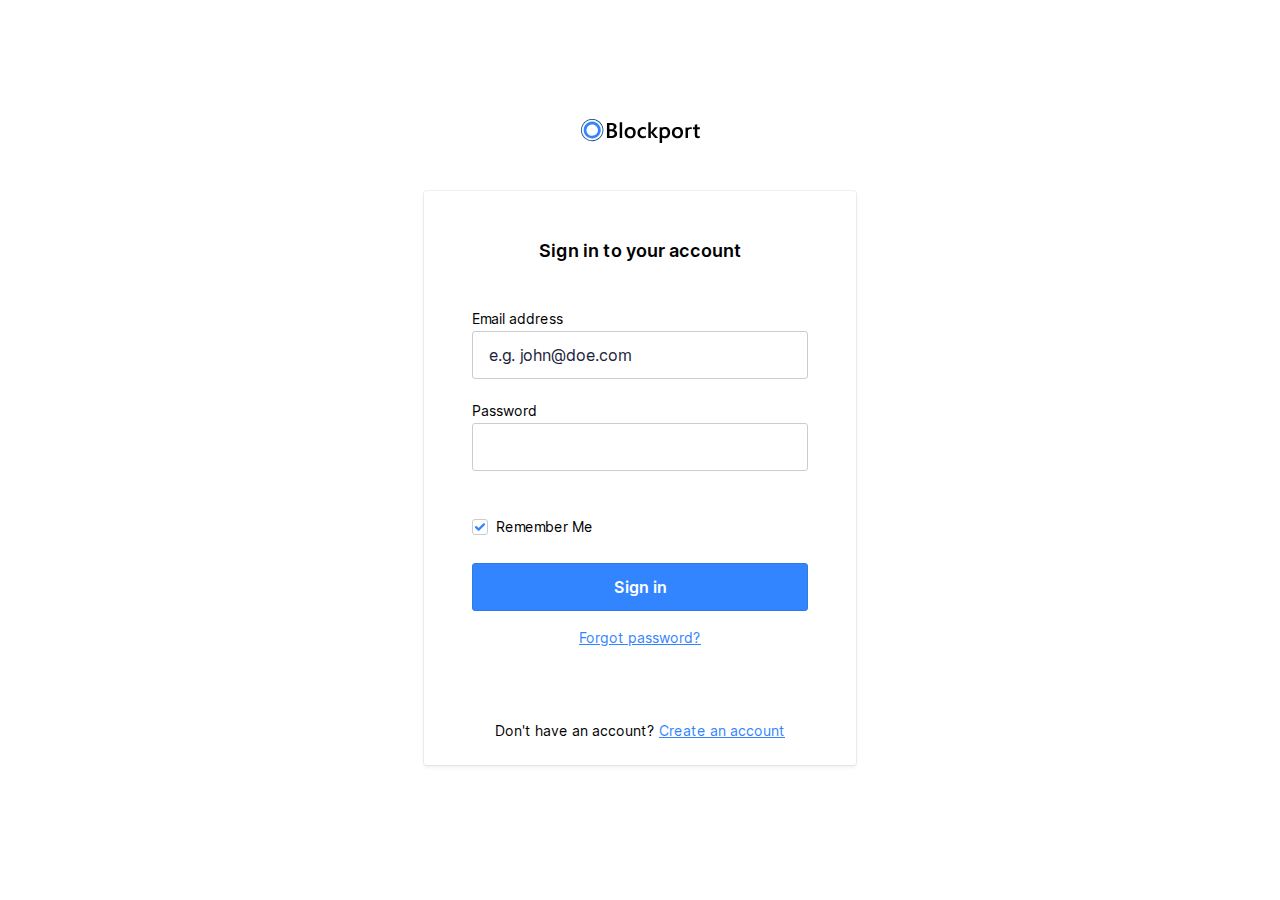
==== commit 92adf41a: "Custom checkbox login form" ====
--- a/index.html
+++ b/index.html
@@ -1,77 +1,99 @@
 <!doctype html>
 <html lang="en">
-    <head>
-        <meta charset="utf-8">
-        <meta http-equiv="x-ua-compatible" content="ie=edge">
-        <title>Blockport - Sign in</title>
-        <meta name="description" content="This is my HTML5 boilerplate.">
-        <meta name="viewport" content="width=device-width, initial-scale=1.0">
-        <meta name="msapplication-TileColor" content="#3385FF">
-        <meta name="theme-color" content="#3385FF">
 
-        <link rel="apple-touch-icon" sizes="180x180" href="apple-touch-icon.png">
-        <link rel="icon" type="image/png" sizes="32x32" href="favicon-32x32.png">
-        <link rel="icon" type="image/png" sizes="16x16" href="favicon-16x16.png">
-        <link rel="manifest" href="site.webmanifest">
-        <link rel="mask-icon" href="safari-pinned-tab.svg" color="#3385FF">
+<head>
+    <meta charset="utf-8">
+    <meta http-equiv="x-ua-compatible" content="ie=edge">
+    <title>Blockport - Sign in</title>
+    <meta name="description" content="This is my HTML5 boilerplate.">
+    <meta name="viewport" content="width=device-width, initial-scale=1.0">
+    <meta name="theme-color" content="#e85e00">
 
-        <link rel="stylesheet" href="css/normalize.css">
-        <link rel="stylesheet" href="css/screen.css">
-    </head>
-    <body>
-        <section class="o-row o-row--lg o-row--login">
-            <div class="o-container u-max-width-xs">
-                <h1 class="c-logo">
-                    <svg class="c-logo__symbol" viewBox="0 0 119 24" xmlns="http://www.w3.org/2000/svg">
-                        <path class="c-logo__path c-logo__path--1" d="M25.9496128,18.9917356 L25.9496128,4.04231406 L30.7396633,4.04231406 C32.19945,4.04231406 33.3560606,4.35834712 34.2094949,4.99041321 C35.0252057,5.55089835 35.5052521,6.4769114 35.4896465,7.4598347 C35.5056187,8.25676883 35.2485893,9.03557965 34.7604209,9.6694215 C34.2511175,10.3119823 33.5500641,10.7791057 32.7570539,11.0042975 L32.7570539,11.0459504 C33.6957957,11.1207168 34.5764055,11.5260387 35.2392256,12.1884297 C35.8602694,12.8310744 36.1707912,13.6667769 36.1707912,14.6955372 C36.1979832,15.9155062 35.6268682,17.0730015 34.6382155,17.8016529 C33.6205051,18.5950413 32.3363468,18.9917356 30.7857407,18.9917356 L25.9496128,18.9917356 Z M41.1511616,18.9918689 L38.6990404,18.9918689 L38.6990404,3.18727869 L41.1511616,3.18727869 L41.1511616,18.9918689 Z M49.1105387,19.2396694 C47.4477441,19.2396694 46.1195118,18.741157 45.1258418,17.7441322 C44.1321717,16.7471074 43.6360046,15.4247934 43.6373401,13.7771901 C43.6373401,11.9841322 44.1548767,10.5838017 45.1899495,9.57619833 C46.2250223,8.56859504 47.6200337,8.06479338 49.3749832,8.06479338 C51.0591469,8.06479338 52.3720202,8.55471073 53.3136027,9.53454547 C54.2551852,10.5143802 54.7226376,11.8730579 54.7159596,13.6105785 C54.7159596,15.313719 54.2091077,16.677686 53.195404,17.7024794 C52.1817003,18.7272727 50.8200787,19.2396694 49.1105387,19.2396694 Z M64.9231145,18.4998347 C63.986548,19.011405 62.9292595,19.2667693 61.8599663,19.2396694 C60.2572727,19.2396694 58.9657689,18.7444628 57.9854545,17.7540496 C57.0051402,16.7636364 56.5136477,15.4796694 56.5109764,13.9021488 C56.5109764,12.1434711 57.0385299,10.7312397 58.0936364,9.66545453 C59.1487429,8.59966942 60.5611166,8.0661157 62.3307576,8.06479338 C63.2258904,8.04636779 64.1144193,8.22027864 64.9351347,8.57454547 L64.9351347,10.8277686 C64.2490961,10.2941313 63.4035149,10.0011171 62.5310943,9.99471073 C61.5738178,9.96365776 60.6492491,10.3415166 59.9928283,11.0320661 C59.3330526,11.7236364 59.003165,12.6287603 59.003165,13.747438 C59.003165,14.8661157 59.3136869,15.7381818 59.9347306,16.3636364 C60.5557744,17.0023141 61.3891751,17.3216529 62.4349327,17.3216529 C63.3470917,17.3090469 64.2260005,16.9806241 64.9191077,16.3933884 L64.9191077,18.4998347 L64.9231145,18.4998347 Z M77.1256229,18.9918689 L74.0304209,18.9918689 L69.8393771,13.8605902 L69.7973064,13.8605902 L69.7973064,18.9918689 L67.3451852,18.9918689 L67.3451852,3.18727869 L69.7973064,3.18727869 L69.7973064,13.2039344 L69.8393771,13.2039344 L73.7980303,8.31462295 L76.7349663,8.31462295 L72.2814815,13.4718689 L77.1256229,18.9918689 Z M118.81569,18.8747107 C118.223016,19.1343064 117.578072,19.2557712 116.930522,19.2297521 C114.839007,19.2297521 113.793249,18.2380165 113.793249,16.2545455 L113.793249,10.2128926 L111.990219,10.2128926 L111.990219,8.31669423 L113.793249,8.31669423 L113.793249,5.84528927 L116.235354,5.15702479 L116.235354,8.31669423 L118.81569,8.31669423 L118.81569,10.2128926 L116.235354,10.2128926 L116.235354,15.5504132 C116.235354,16.1824793 116.351549,16.6340496 116.583939,16.905124 C116.81633,17.1761983 117.202312,17.3084298 117.741886,17.3018182 C118.130518,17.3099664 118.50999,17.1844984 118.81569,16.9467769 L118.81569,18.8647934 L118.81569,18.8747107 Z M109.678333,8.12826445 C110.052664,8.12904551 110.426384,8.1582218 110.796212,8.21553718 L110.796212,10.2961983 C110.392833,10.129817 109.958979,10.0480952 109.522071,10.0561983 C108.65244,10.0185786 107.815007,10.3854441 107.258266,11.0479339 C107.143588,11.1960713 107.043624,11.3548242 106.959764,11.5219835 L106.959764,18.9917356 L104.519663,18.9917356 L104.519663,8.37818184 L106.959764,8.66776859 L106.959764,8.67768594 C107.814579,8.30025824 108.742499,8.11272598 109.678333,8.12826445 Z M96.4320707,19.2396694 C94.7692761,19.2396694 93.4410438,18.741157 92.4473737,17.7441322 C91.4537037,16.7471074 90.9575366,15.4247934 90.9588721,13.7771901 C90.9588721,11.9841322 91.4764087,10.5838017 92.5114815,9.57619833 C93.5465543,8.56859504 94.9415657,8.06479338 96.6965152,8.06479338 C98.3806789,8.06479338 99.6935522,8.55471073 100.635135,9.53454547 C101.576717,10.5143802 102.04417,11.8730579 102.037492,13.6105785 C102.037492,15.313719 101.53064,16.677686 100.516936,17.7024794 C99.5032323,18.7272727 98.1416107,19.2396694 96.4320707,19.2396694 Z M87.7494781,9.53454547 C88.6883893,10.5157025 89.1578451,11.873719 89.1578451,13.608595 C89.1591806,15.3117355 88.6523287,16.6757025 87.6372896,17.7004959 C86.6222504,18.7252892 85.258625,19.2376859 83.5464141,19.2376859 C82.7065422,19.2489838 81.8737089,19.0847473 81.1023064,18.7557025 L81.1023064,23.8968595 L78.6622054,23.8968595 L78.6622054,8.31471073 L81.1023064,8.60429752 C81.9552279,8.23296681 82.8792553,8.04891403 83.8108586,8.06479338 C85.5017003,8.06479338 86.8145736,8.55471073 87.7494781,9.53454547 Z M96.5422559,9.99471073 C95.6726247,9.95709108 94.8351921,10.3239565 94.2784512,10.9864463 C93.7241864,11.6476033 93.4470539,12.5580165 93.4470539,13.7176859 C93.4470539,14.8363636 93.7275253,15.7170248 94.288468,16.3596694 C94.8529651,17.0028668 95.6823515,17.3568733 96.5422559,17.3216529 C97.5038721,17.3216529 98.2424466,17.0056198 98.7579798,16.3735537 C99.273513,15.7414876 99.5366216,14.8416529 99.5473064,13.6740496 C99.5473064,12.4998347 99.28954,11.5927273 98.7740067,10.9527273 C98.2584735,10.3127273 97.5145568,9.99338845 96.5422559,9.99471073 Z M28.4438047,6.03570248 L28.4438047,10.286281 L30.0645286,10.286281 C30.9353255,10.286281 31.6178058,10.0833058 32.1119697,9.67735538 C32.6061335,9.27140494 32.8532155,8.69619836 32.8532155,7.95173555 C32.8532155,6.67305785 31.9897643,6.03371902 30.262862,6.03371902 L28.4418013,6.03371902 L28.4438047,6.03570248 Z M28.4438047,12.2796694 L28.4438047,17.0082644 L30.5813973,17.0082644 C31.5163019,17.0082644 32.237514,16.7947108 32.7450337,16.3676033 C33.2602043,15.9259125 33.5416601,15.2742418 33.5083165,14.6003306 C33.5083165,13.0505785 32.4238271,12.2757025 30.2548485,12.2757025 L28.4518182,12.2757025 L28.4438047,12.2796694 Z M49.226734,9.99471073 C48.3571028,9.95709108 47.5196702,10.3239565 46.9629293,10.9864463 C46.4086646,11.6476033 46.131532,12.5580165 46.131532,13.7176859 C46.131532,14.8363636 46.4120034,15.7170248 46.9729461,16.3596694 C47.5370578,17.0036033 48.3664998,17.3583638 49.226734,17.3236364 C50.1883502,17.3236364 50.9269247,17.0076033 51.4424579,16.3755372 C51.9579912,15.7434711 52.2157576,14.8436364 52.2157576,13.6760331 C52.2157576,12.5018182 51.9579912,11.5947107 51.4424579,10.9547107 C50.9269247,10.3147108 50.1883502,9.99471073 49.226734,9.99471073 Z M85.8803367,16.3735537 C86.3958699,15.738843 86.6543043,14.8390083 86.6556397,13.6740496 C86.6556397,12.4985124 86.3978733,11.591405 85.8823401,10.9527273 C85.3668068,10.3140496 84.6282323,9.99471073 83.6666162,9.99471073 C82.796985,9.95709108 81.9595523,10.3239565 81.4028114,10.9864463 C81.2895823,11.124335 81.1896456,11.2724196 81.1043098,11.4287603 L81.1043098,15.9153719 C81.6149937,16.8312057 82.6094895,17.3774459 83.6646128,17.3216529 C84.626229,17.3216529 85.3648035,17.0056198 85.8803367,16.3735537 Z"></path>
-                        <path class="c-logo__path c-logo__path--2" d="M11.1988215,19.5867769 C7.72899435,19.5891833 4.59940205,17.5218316 3.26949789,14.3488101 C1.93959376,11.1757885 2.67130845,7.5220381 5.12341434,5.09144786 C7.57552021,2.66085764 11.2650639,1.93214337 14.4714645,3.24513351 C17.6778651,4.55812363 19.7696074,7.65421885 19.771229,11.0895868 C19.7679239,15.7772288 15.9334776,19.5780304 11.1988215,19.5867769 Z M11.1988215,5.38314051 C8.86509736,5.38073339 6.75988968,6.77093308 5.86550131,8.90506387 C4.97111293,11.0391947 5.46382249,13.496632 7.11372873,15.1307206 C8.76363496,16.7648092 11.2455511,17.2534798 13.4013998,16.3687158 C15.5572486,15.4839518 16.962125,13.4001349 16.9605051,11.0895868 C16.9572,7.93949107 14.3805102,5.38572999 11.1988215,5.37917355 L11.1988215,5.38314051 Z"></path>
-                        <path class="c-logo__path c-logo__path--3" d="M21.2917845,15.8796694 C21.3118182,15.8380165 21.3358586,15.8023141 21.3558923,15.7606612 C22.6443671,13.0744887 22.7786498,9.98607785 21.7280964,7.20021549 C20.6775431,4.41435317 18.5317957,2.16875244 15.7805219,0.975867769 L15.7805219,0.96 C15.6683333,0.910413222 15.5541414,0.874710744 15.4419529,0.82909091 C15.2937037,0.767603308 15.1434512,0.710082645 14.9931987,0.656528927 C14.792862,0.583140496 14.5925253,0.517685949 14.378165,0.458181816 C14.2319192,0.414545453 14.0856734,0.374876033 13.9394276,0.337190082 C13.7203928,0.281652893 13.501358,0.23338843 13.2823232,0.192396694 C13.1480976,0.16661157 13.0138721,0.144793388 12.8816498,0.124958678 C12.6546016,0.0905785125 12.4275533,0.0634710744 12.2005051,0.0436363637 C12.0762963,0.0337190082 11.9500842,0.0238016529 11.8258754,0.0178512397 C11.5881425,0.00462809917 11.3510774,-0.000661157024 11.1146801,0.00198347107 C10.988468,0.00198347107 10.8622559,0.00198347107 10.7380471,0.0119008265 C10.5076599,0.0218181818 10.2792761,0.0376859504 10.0528956,0.0614876034 C9.9146633,0.0753719009 9.77843434,0.0932231406 9.64220539,0.113057851 C9.44186869,0.142809918 9.22350168,0.176528926 9.01715488,0.218181818 C8.86089226,0.249917356 8.70462963,0.283636364 8.548367,0.321322314 C8.39210438,0.359008265 8.18575758,0.412561983 8.00745791,0.466115701 C7.82915825,0.519669423 7.65286195,0.577190081 7.47656566,0.638677688 C7.30026936,0.70016529 7.17405724,0.747768594 7.02580808,0.807272727 C6.82547138,0.884628098 6.63715488,0.969917355 6.44483165,1.05719008 C6.31861953,1.11471074 6.19441077,1.17421488 6.07220539,1.23768595 C5.87186869,1.34082644 5.67153199,1.45190082 5.47119529,1.56694215 C5.36301347,1.63041322 5.25683502,1.69586777 5.15065657,1.76528926 C4.95165543,1.89752066 4.75666107,2.02975207 4.5656734,2.16198347 C4.46416949,2.23603306 4.36400114,2.31140496 4.26516835,2.38809918 C4.07952302,2.52958678 3.89721661,2.67834711 3.71824916,2.83438017 C3.61607744,2.92363636 3.51791246,3.0168595 3.41774411,3.11008265 C3.25747475,3.26347108 3.10121212,3.42214876 2.94895623,3.5861157 C2.84678451,3.69719008 2.74861953,3.81024794 2.64845118,3.92528926 C2.51021886,4.08793389 2.37599327,4.25454547 2.24777778,4.42512397 C2.15161616,4.55206611 2.05946128,4.68099175 1.96930976,4.82181816 C1.90119529,4.92099175 1.82506734,5.0201653 1.75895623,5.11537188 C1.69284512,5.2105785 1.65878788,5.29190081 1.60670034,5.37917355 C1.53457912,5.49818184 1.46446128,5.61917355 1.40636364,5.74214876 C1.28415825,5.96231406 1.16796296,6.18446282 1.06178451,6.40859504 C1.02372054,6.44826445 0.995673401,6.49586778 0.981649832,6.54148761 C0.967626263,6.58710744 0.939579125,6.65454547 0.915538721,6.71008265 C0.808692479,6.95471075 0.711863077,7.20132232 0.625050505,7.44991735 C0.588989899,7.55438018 0.55426487,7.65884298 0.520875421,7.76330577 C0.444747475,8.00528927 0.377968575,8.24793388 0.320538721,8.49123966 C0.291156005,8.61157023 0.263776655,8.73190084 0.238400673,8.85223141 C0.191655443,9.07966942 0.152255892,9.30710742 0.12020202,9.53454547 C0.10016835,9.67338842 0.0821380471,9.81024795 0.0681144781,9.9490909 C0.0460774411,10.1613223 0.0320538721,10.3715703 0.022037037,10.5838017 C0.022037037,10.7365289 0.010016835,10.8872727 0.010016835,11.04 C0.010016835,11.2383471 0.010016835,11.4366942 0.026043771,11.6350413 C0.026043771,11.7917356 0.0440740741,11.9484297 0.0580976431,12.105124 C0.0761279461,12.3034711 0.104175084,12.5018182 0.132222222,12.7001653 C0.146245791,12.8429752 0.18030303,13.0036364 0.2003367,13.1543802 C0.238400673,13.3527273 0.286481481,13.5510744 0.336565657,13.7494215 C0.380639731,13.8961983 0.406683502,14.0330579 0.446750842,14.1758678 C0.506851852,14.3742149 0.576969697,14.5844628 0.647087542,14.7867769 C0.693164983,14.9157025 0.739242424,15.0446281 0.789326599,15.1715703 C0.871464646,15.3699174 0.963619529,15.5801653 1.05777778,15.7804959 C1.11387205,15.8995041 1.16996633,16.0185124 1.23006734,16.1355372 C1.33223906,16.3338843 1.44242424,16.5322314 1.55461279,16.7166942 C1.62473064,16.8357025 1.69484848,16.9527273 1.76897306,17.0677686 C1.88316498,17.2442975 2.00537037,17.4168595 2.12957912,17.587438 C2.21973064,17.7123967 2.31188552,17.8353719 2.40804714,17.9563636 C2.50420875,18.0773554 2.65646465,18.2519008 2.78468013,18.3966942 C2.91289562,18.5414876 3.02308081,18.6644628 3.14929293,18.7933884 C3.27550505,18.9223141 3.3876936,19.027438 3.51190236,19.1424794 C3.63611111,19.2575206 3.81841751,19.4241322 3.98069024,19.5590082 C4.09287879,19.6522314 4.20907407,19.7434711 4.32727273,19.8327273 C4.50957912,19.9735537 4.69388889,20.1084297 4.88621212,20.2294215 C4.9362963,20.2631405 4.98037037,20.3008265 5.03045455,20.3345455 C7.52290169,21.989742 10.5859073,22.5756212 13.5217147,21.9587191 C16.4575222,21.3418171 19.0161165,19.5746694 20.6146465,17.0598347 L20.6266667,17.0598347 C20.6647306,17.0003306 20.6947811,16.9368595 20.7328451,16.8753719 C20.8149832,16.7424794 20.8911111,16.6036364 20.9692424,16.4647934 C21.0854377,16.2763636 21.1936195,16.08 21.2917845,15.8796694 Z M6.96771044,20.4198347 C6.40765296,20.1694737 5.87129224,19.8701033 5.36501684,19.5252893 C5.18671717,19.4042975 5.01442761,19.2773554 4.84614478,19.1464463 C4.73996633,19.065124 4.63378788,18.9818182 4.53161616,18.8965289 C4.38136364,18.7715703 4.23912458,18.6406612 4.09888889,18.5097521 C3.9586532,18.378843 3.87451178,18.2995041 3.76632997,18.1884297 C3.65814815,18.0773554 3.53794613,17.9444628 3.42976431,17.8214876 C3.32158249,17.6985124 3.19737374,17.5557025 3.08718855,17.4247934 C2.97700337,17.2938843 2.91489899,17.1986777 2.83075758,17.0836364 C2.71656566,16.9249587 2.60237374,16.766281 2.49819865,16.6036364 C2.43008418,16.4965289 2.36597643,16.3894215 2.29786195,16.2803306 C2.19368687,16.1038017 2.09752525,15.9252893 1.9973569,15.7447934 C1.94126263,15.6376859 1.89117845,15.528595 1.83909091,15.4195041 C1.7609596,15.2231405 1.67681818,15.0386777 1.60069024,14.8482644 C1.55461279,14.7332231 1.51454545,14.6161983 1.47247475,14.501157 C1.40436027,14.3127273 1.34025253,14.1242975 1.28415825,13.9319008 C1.24609428,13.8029752 1.2140404,13.6760331 1.18198653,13.5490909 C1.13590909,13.3626446 1.09183502,13.1761983 1.05577441,12.9897521 C1.02973064,12.8429752 1.0076936,12.7140496 0.981649832,12.5771901 C0.953602694,12.3927273 0.92956229,12.2082644 0.911531987,12.0218182 C0.897508418,11.8809918 0.889494949,11.7401653 0.881481481,11.5993388 C0.881481481,11.4109091 0.865454545,11.2224794 0.865454545,11.0340496 C0.865454545,10.8971901 0.865454545,10.7603306 0.877474747,10.6254545 C0.877474747,10.4271074 0.899511785,10.2287603 0.919545455,10.0304132 C0.931565657,9.90743803 0.94959596,9.78247936 0.965622896,9.65950414 C0.995673401,9.44528927 1.03173401,9.23107436 1.07580808,9.01884299 C1.09784512,8.91173555 1.12188552,8.80462812 1.14792929,8.69950414 C1.20402357,8.47074382 1.27080247,8.24330577 1.34826599,8.01719009 C1.37764871,7.9246281 1.408367,7.83206612 1.44042088,7.73950414 C1.52189113,7.50545453 1.61204265,7.2740496 1.71087542,7.04528927 C1.75094276,6.95206611 1.7910101,6.86082645 1.83508418,6.76958679 C1.93525253,6.55537188 2.03542088,6.3490909 2.15762626,6.14479338 C2.21973064,6.03570248 2.27983165,5.92661158 2.34594276,5.81752064 C2.45412458,5.63900825 2.5683165,5.46644628 2.68651515,5.29586778 C2.7686532,5.17685949 2.85279461,5.0598347 2.93893939,4.94479338 C3.06047699,4.7847934 3.18602133,4.62876031 3.31557239,4.47669423 C3.40505612,4.36826447 3.49520763,4.26710742 3.58602694,4.17322312 C3.73026936,4.01983471 3.87718294,3.86842975 4.02676768,3.71900826 C4.11491582,3.63438017 4.20506734,3.55173554 4.29722222,3.47107438 C4.46016275,3.32694215 4.62710998,3.18809917 4.79806397,3.05454545 C4.88754769,2.98446281 4.978367,2.91834711 5.07052189,2.85619835 C5.24815375,2.72396694 5.42912458,2.60099173 5.61343434,2.48727273 C5.71093152,2.42512397 5.80909651,2.36561983 5.90792929,2.30876033 C6.09090349,2.20165289 6.27654882,2.09983471 6.46486532,2.00330579 C6.57705387,1.94644628 6.69057799,1.89157025 6.80543771,1.83867769 C6.98306957,1.75669422 7.16203704,1.67933884 7.34234007,1.60661157 C7.47589785,1.55239669 7.61413018,1.50082645 7.75703704,1.45190082 C7.91864196,1.39504132 8.08225029,1.34214876 8.24786195,1.29322314 C8.41347361,1.24429752 8.57975307,1.2 8.74670034,1.16033058 C8.8896072,1.12595041 9.03318182,1.09421488 9.17742424,1.06512397 C9.36841191,1.02677686 9.56073514,0.994380165 9.75439394,0.967933885 C9.87993826,0.950743802 10.0061504,0.934876033 10.1330303,0.920330577 C10.3440516,0.899173554 10.5557407,0.883966942 10.7680976,0.874710744 L11.1126768,0.874710744 C11.3317116,0.874710744 11.5514141,0.880000001 11.7717845,0.890578513 L12.1143603,0.914380167 C12.3307239,0.932892563 12.5464197,0.958677687 12.7614478,0.991735538 C12.8829854,1.01024793 13.004523,1.0307438 13.1260606,1.05322314 C13.330404,1.09157025 13.5347475,1.13652893 13.7390909,1.18809918 C13.8713131,1.22181818 14.0035354,1.25752066 14.1397643,1.29719008 C14.3320875,1.35404959 14.523743,1.41619835 14.7147306,1.48363636 C14.8509596,1.53322314 14.9851852,1.58479339 15.115404,1.64033058 C17.755199,2.69780719 19.8336285,4.79210648 20.8551251,7.42387715 C21.8766218,10.0556478 21.7496417,12.9890377 20.5044613,15.5246281 C20.4123064,15.7229752 20.3041246,15.8975206 20.207963,16.08 C20.1378451,16.2029752 20.0697306,16.3279339 19.9956061,16.4489256 C17.2731751,20.8198837 11.7011151,22.517402 6.96771044,20.4178512 L6.96771044,20.4198347 Z"></path>
-                    </svg>
-                </h1>
-                <form class="c-card" action="#">
-                    <div class="c-card__body">
-                        <h2 class="c-card__title">
-                            Sign in to your account
-                        </h2>
-                        <p class="c-form-field">
-                            <label class="c-label" for="username">
-                                Email address
+    <link rel="icon" href="favicon.svg">
+    <link rel="apple-touch-icon" href="apple-touch-icon.png">
+    <link rel="manifest" href="manifest.json">
+
+    <link rel="stylesheet" href="css/normalize.css">
+    <link rel="stylesheet" href="css/screen.css">
+</head>
+
+<body>
+    <section class="o-row o-row--lg o-row--login">
+        <div class="o-container u-max-width-xs">
+            <h1 class="c-logo">
+                <svg class="c-logo__symbol" viewBox="0 0 119 24"
+                     xmlns="http://www.w3.org/2000/svg">
+                    <title>Blockport</title>
+                    <path class="c-logo__path c-logo__path--1"
+                          d="M25.9496128,18.9917356 L25.9496128,4.04231406 L30.7396633,4.04231406 C32.19945,4.04231406 33.3560606,4.35834712 34.2094949,4.99041321 C35.0252057,5.55089835 35.5052521,6.4769114 35.4896465,7.4598347 C35.5056187,8.25676883 35.2485893,9.03557965 34.7604209,9.6694215 C34.2511175,10.3119823 33.5500641,10.7791057 32.7570539,11.0042975 L32.7570539,11.0459504 C33.6957957,11.1207168 34.5764055,11.5260387 35.2392256,12.1884297 C35.8602694,12.8310744 36.1707912,13.6667769 36.1707912,14.6955372 C36.1979832,15.9155062 35.6268682,17.0730015 34.6382155,17.8016529 C33.6205051,18.5950413 32.3363468,18.9917356 30.7857407,18.9917356 L25.9496128,18.9917356 Z M41.1511616,18.9918689 L38.6990404,18.9918689 L38.6990404,3.18727869 L41.1511616,3.18727869 L41.1511616,18.9918689 Z M49.1105387,19.2396694 C47.4477441,19.2396694 46.1195118,18.741157 45.1258418,17.7441322 C44.1321717,16.7471074 43.6360046,15.4247934 43.6373401,13.7771901 C43.6373401,11.9841322 44.1548767,10.5838017 45.1899495,9.57619833 C46.2250223,8.56859504 47.6200337,8.06479338 49.3749832,8.06479338 C51.0591469,8.06479338 52.3720202,8.55471073 53.3136027,9.53454547 C54.2551852,10.5143802 54.7226376,11.8730579 54.7159596,13.6105785 C54.7159596,15.313719 54.2091077,16.677686 53.195404,17.7024794 C52.1817003,18.7272727 50.8200787,19.2396694 49.1105387,19.2396694 Z M64.9231145,18.4998347 C63.986548,19.011405 62.9292595,19.2667693 61.8599663,19.2396694 C60.2572727,19.2396694 58.9657689,18.7444628 57.9854545,17.7540496 C57.0051402,16.7636364 56.5136477,15.4796694 56.5109764,13.9021488 C56.5109764,12.1434711 57.0385299,10.7312397 58.0936364,9.66545453 C59.1487429,8.59966942 60.5611166,8.0661157 62.3307576,8.06479338 C63.2258904,8.04636779 64.1144193,8.22027864 64.9351347,8.57454547 L64.9351347,10.8277686 C64.2490961,10.2941313 63.4035149,10.0011171 62.5310943,9.99471073 C61.5738178,9.96365776 60.6492491,10.3415166 59.9928283,11.0320661 C59.3330526,11.7236364 59.003165,12.6287603 59.003165,13.747438 C59.003165,14.8661157 59.3136869,15.7381818 59.9347306,16.3636364 C60.5557744,17.0023141 61.3891751,17.3216529 62.4349327,17.3216529 C63.3470917,17.3090469 64.2260005,16.9806241 64.9191077,16.3933884 L64.9191077,18.4998347 L64.9231145,18.4998347 Z M77.1256229,18.9918689 L74.0304209,18.9918689 L69.8393771,13.8605902 L69.7973064,13.8605902 L69.7973064,18.9918689 L67.3451852,18.9918689 L67.3451852,3.18727869 L69.7973064,3.18727869 L69.7973064,13.2039344 L69.8393771,13.2039344 L73.7980303,8.31462295 L76.7349663,8.31462295 L72.2814815,13.4718689 L77.1256229,18.9918689 Z M118.81569,18.8747107 C118.223016,19.1343064 117.578072,19.2557712 116.930522,19.2297521 C114.839007,19.2297521 113.793249,18.2380165 113.793249,16.2545455 L113.793249,10.2128926 L111.990219,10.2128926 L111.990219,8.31669423 L113.793249,8.31669423 L113.793249,5.84528927 L116.235354,5.15702479 L116.235354,8.31669423 L118.81569,8.31669423 L118.81569,10.2128926 L116.235354,10.2128926 L116.235354,15.5504132 C116.235354,16.1824793 116.351549,16.6340496 116.583939,16.905124 C116.81633,17.1761983 117.202312,17.3084298 117.741886,17.3018182 C118.130518,17.3099664 118.50999,17.1844984 118.81569,16.9467769 L118.81569,18.8647934 L118.81569,18.8747107 Z M109.678333,8.12826445 C110.052664,8.12904551 110.426384,8.1582218 110.796212,8.21553718 L110.796212,10.2961983 C110.392833,10.129817 109.958979,10.0480952 109.522071,10.0561983 C108.65244,10.0185786 107.815007,10.3854441 107.258266,11.0479339 C107.143588,11.1960713 107.043624,11.3548242 106.959764,11.5219835 L106.959764,18.9917356 L104.519663,18.9917356 L104.519663,8.37818184 L106.959764,8.66776859 L106.959764,8.67768594 C107.814579,8.30025824 108.742499,8.11272598 109.678333,8.12826445 Z M96.4320707,19.2396694 C94.7692761,19.2396694 93.4410438,18.741157 92.4473737,17.7441322 C91.4537037,16.7471074 90.9575366,15.4247934 90.9588721,13.7771901 C90.9588721,11.9841322 91.4764087,10.5838017 92.5114815,9.57619833 C93.5465543,8.56859504 94.9415657,8.06479338 96.6965152,8.06479338 C98.3806789,8.06479338 99.6935522,8.55471073 100.635135,9.53454547 C101.576717,10.5143802 102.04417,11.8730579 102.037492,13.6105785 C102.037492,15.313719 101.53064,16.677686 100.516936,17.7024794 C99.5032323,18.7272727 98.1416107,19.2396694 96.4320707,19.2396694 Z M87.7494781,9.53454547 C88.6883893,10.5157025 89.1578451,11.873719 89.1578451,13.608595 C89.1591806,15.3117355 88.6523287,16.6757025 87.6372896,17.7004959 C86.6222504,18.7252892 85.258625,19.2376859 83.5464141,19.2376859 C82.7065422,19.2489838 81.8737089,19.0847473 81.1023064,18.7557025 L81.1023064,23.8968595 L78.6622054,23.8968595 L78.6622054,8.31471073 L81.1023064,8.60429752 C81.9552279,8.23296681 82.8792553,8.04891403 83.8108586,8.06479338 C85.5017003,8.06479338 86.8145736,8.55471073 87.7494781,9.53454547 Z M96.5422559,9.99471073 C95.6726247,9.95709108 94.8351921,10.3239565 94.2784512,10.9864463 C93.7241864,11.6476033 93.4470539,12.5580165 93.4470539,13.7176859 C93.4470539,14.8363636 93.7275253,15.7170248 94.288468,16.3596694 C94.8529651,17.0028668 95.6823515,17.3568733 96.5422559,17.3216529 C97.5038721,17.3216529 98.2424466,17.0056198 98.7579798,16.3735537 C99.273513,15.7414876 99.5366216,14.8416529 99.5473064,13.6740496 C99.5473064,12.4998347 99.28954,11.5927273 98.7740067,10.9527273 C98.2584735,10.3127273 97.5145568,9.99338845 96.5422559,9.99471073 Z M28.4438047,6.03570248 L28.4438047,10.286281 L30.0645286,10.286281 C30.9353255,10.286281 31.6178058,10.0833058 32.1119697,9.67735538 C32.6061335,9.27140494 32.8532155,8.69619836 32.8532155,7.95173555 C32.8532155,6.67305785 31.9897643,6.03371902 30.262862,6.03371902 L28.4418013,6.03371902 L28.4438047,6.03570248 Z M28.4438047,12.2796694 L28.4438047,17.0082644 L30.5813973,17.0082644 C31.5163019,17.0082644 32.237514,16.7947108 32.7450337,16.3676033 C33.2602043,15.9259125 33.5416601,15.2742418 33.5083165,14.6003306 C33.5083165,13.0505785 32.4238271,12.2757025 30.2548485,12.2757025 L28.4518182,12.2757025 L28.4438047,12.2796694 Z M49.226734,9.99471073 C48.3571028,9.95709108 47.5196702,10.3239565 46.9629293,10.9864463 C46.4086646,11.6476033 46.131532,12.5580165 46.131532,13.7176859 C46.131532,14.8363636 46.4120034,15.7170248 46.9729461,16.3596694 C47.5370578,17.0036033 48.3664998,17.3583638 49.226734,17.3236364 C50.1883502,17.3236364 50.9269247,17.0076033 51.4424579,16.3755372 C51.9579912,15.7434711 52.2157576,14.8436364 52.2157576,13.6760331 C52.2157576,12.5018182 51.9579912,11.5947107 51.4424579,10.9547107 C50.9269247,10.3147108 50.1883502,9.99471073 49.226734,9.99471073 Z M85.8803367,16.3735537 C86.3958699,15.738843 86.6543043,14.8390083 86.6556397,13.6740496 C86.6556397,12.4985124 86.3978733,11.591405 85.8823401,10.9527273 C85.3668068,10.3140496 84.6282323,9.99471073 83.6666162,9.99471073 C82.796985,9.95709108 81.9595523,10.3239565 81.4028114,10.9864463 C81.2895823,11.124335 81.1896456,11.2724196 81.1043098,11.4287603 L81.1043098,15.9153719 C81.6149937,16.8312057 82.6094895,17.3774459 83.6646128,17.3216529 C84.626229,17.3216529 85.3648035,17.0056198 85.8803367,16.3735537 Z">
+                    </path>
+                    <path class="c-logo__path c-logo__path--2"
+                          d="M11.1988215,19.5867769 C7.72899435,19.5891833 4.59940205,17.5218316 3.26949789,14.3488101 C1.93959376,11.1757885 2.67130845,7.5220381 5.12341434,5.09144786 C7.57552021,2.66085764 11.2650639,1.93214337 14.4714645,3.24513351 C17.6778651,4.55812363 19.7696074,7.65421885 19.771229,11.0895868 C19.7679239,15.7772288 15.9334776,19.5780304 11.1988215,19.5867769 Z M11.1988215,5.38314051 C8.86509736,5.38073339 6.75988968,6.77093308 5.86550131,8.90506387 C4.97111293,11.0391947 5.46382249,13.496632 7.11372873,15.1307206 C8.76363496,16.7648092 11.2455511,17.2534798 13.4013998,16.3687158 C15.5572486,15.4839518 16.962125,13.4001349 16.9605051,11.0895868 C16.9572,7.93949107 14.3805102,5.38572999 11.1988215,5.37917355 L11.1988215,5.38314051 Z">
+                    </path>
+                    <path class="c-logo__path c-logo__path--3"
+                          d="M21.2917845,15.8796694 C21.3118182,15.8380165 21.3358586,15.8023141 21.3558923,15.7606612 C22.6443671,13.0744887 22.7786498,9.98607785 21.7280964,7.20021549 C20.6775431,4.41435317 18.5317957,2.16875244 15.7805219,0.975867769 L15.7805219,0.96 C15.6683333,0.910413222 15.5541414,0.874710744 15.4419529,0.82909091 C15.2937037,0.767603308 15.1434512,0.710082645 14.9931987,0.656528927 C14.792862,0.583140496 14.5925253,0.517685949 14.378165,0.458181816 C14.2319192,0.414545453 14.0856734,0.374876033 13.9394276,0.337190082 C13.7203928,0.281652893 13.501358,0.23338843 13.2823232,0.192396694 C13.1480976,0.16661157 13.0138721,0.144793388 12.8816498,0.124958678 C12.6546016,0.0905785125 12.4275533,0.0634710744 12.2005051,0.0436363637 C12.0762963,0.0337190082 11.9500842,0.0238016529 11.8258754,0.0178512397 C11.5881425,0.00462809917 11.3510774,-0.000661157024 11.1146801,0.00198347107 C10.988468,0.00198347107 10.8622559,0.00198347107 10.7380471,0.0119008265 C10.5076599,0.0218181818 10.2792761,0.0376859504 10.0528956,0.0614876034 C9.9146633,0.0753719009 9.77843434,0.0932231406 9.64220539,0.113057851 C9.44186869,0.142809918 9.22350168,0.176528926 9.01715488,0.218181818 C8.86089226,0.249917356 8.70462963,0.283636364 8.548367,0.321322314 C8.39210438,0.359008265 8.18575758,0.412561983 8.00745791,0.466115701 C7.82915825,0.519669423 7.65286195,0.577190081 7.47656566,0.638677688 C7.30026936,0.70016529 7.17405724,0.747768594 7.02580808,0.807272727 C6.82547138,0.884628098 6.63715488,0.969917355 6.44483165,1.05719008 C6.31861953,1.11471074 6.19441077,1.17421488 6.07220539,1.23768595 C5.87186869,1.34082644 5.67153199,1.45190082 5.47119529,1.56694215 C5.36301347,1.63041322 5.25683502,1.69586777 5.15065657,1.76528926 C4.95165543,1.89752066 4.75666107,2.02975207 4.5656734,2.16198347 C4.46416949,2.23603306 4.36400114,2.31140496 4.26516835,2.38809918 C4.07952302,2.52958678 3.89721661,2.67834711 3.71824916,2.83438017 C3.61607744,2.92363636 3.51791246,3.0168595 3.41774411,3.11008265 C3.25747475,3.26347108 3.10121212,3.42214876 2.94895623,3.5861157 C2.84678451,3.69719008 2.74861953,3.81024794 2.64845118,3.92528926 C2.51021886,4.08793389 2.37599327,4.25454547 2.24777778,4.42512397 C2.15161616,4.55206611 2.05946128,4.68099175 1.96930976,4.82181816 C1.90119529,4.92099175 1.82506734,5.0201653 1.75895623,5.11537188 C1.69284512,5.2105785 1.65878788,5.29190081 1.60670034,5.37917355 C1.53457912,5.49818184 1.46446128,5.61917355 1.40636364,5.74214876 C1.28415825,5.96231406 1.16796296,6.18446282 1.06178451,6.40859504 C1.02372054,6.44826445 0.995673401,6.49586778 0.981649832,6.54148761 C0.967626263,6.58710744 0.939579125,6.65454547 0.915538721,6.71008265 C0.808692479,6.95471075 0.711863077,7.20132232 0.625050505,7.44991735 C0.588989899,7.55438018 0.55426487,7.65884298 0.520875421,7.76330577 C0.444747475,8.00528927 0.377968575,8.24793388 0.320538721,8.49123966 C0.291156005,8.61157023 0.263776655,8.73190084 0.238400673,8.85223141 C0.191655443,9.07966942 0.152255892,9.30710742 0.12020202,9.53454547 C0.10016835,9.67338842 0.0821380471,9.81024795 0.0681144781,9.9490909 C0.0460774411,10.1613223 0.0320538721,10.3715703 0.022037037,10.5838017 C0.022037037,10.7365289 0.010016835,10.8872727 0.010016835,11.04 C0.010016835,11.2383471 0.010016835,11.4366942 0.026043771,11.6350413 C0.026043771,11.7917356 0.0440740741,11.9484297 0.0580976431,12.105124 C0.0761279461,12.3034711 0.104175084,12.5018182 0.132222222,12.7001653 C0.146245791,12.8429752 0.18030303,13.0036364 0.2003367,13.1543802 C0.238400673,13.3527273 0.286481481,13.5510744 0.336565657,13.7494215 C0.380639731,13.8961983 0.406683502,14.0330579 0.446750842,14.1758678 C0.506851852,14.3742149 0.576969697,14.5844628 0.647087542,14.7867769 C0.693164983,14.9157025 0.739242424,15.0446281 0.789326599,15.1715703 C0.871464646,15.3699174 0.963619529,15.5801653 1.05777778,15.7804959 C1.11387205,15.8995041 1.16996633,16.0185124 1.23006734,16.1355372 C1.33223906,16.3338843 1.44242424,16.5322314 1.55461279,16.7166942 C1.62473064,16.8357025 1.69484848,16.9527273 1.76897306,17.0677686 C1.88316498,17.2442975 2.00537037,17.4168595 2.12957912,17.587438 C2.21973064,17.7123967 2.31188552,17.8353719 2.40804714,17.9563636 C2.50420875,18.0773554 2.65646465,18.2519008 2.78468013,18.3966942 C2.91289562,18.5414876 3.02308081,18.6644628 3.14929293,18.7933884 C3.27550505,18.9223141 3.3876936,19.027438 3.51190236,19.1424794 C3.63611111,19.2575206 3.81841751,19.4241322 3.98069024,19.5590082 C4.09287879,19.6522314 4.20907407,19.7434711 4.32727273,19.8327273 C4.50957912,19.9735537 4.69388889,20.1084297 4.88621212,20.2294215 C4.9362963,20.2631405 4.98037037,20.3008265 5.03045455,20.3345455 C7.52290169,21.989742 10.5859073,22.5756212 13.5217147,21.9587191 C16.4575222,21.3418171 19.0161165,19.5746694 20.6146465,17.0598347 L20.6266667,17.0598347 C20.6647306,17.0003306 20.6947811,16.9368595 20.7328451,16.8753719 C20.8149832,16.7424794 20.8911111,16.6036364 20.9692424,16.4647934 C21.0854377,16.2763636 21.1936195,16.08 21.2917845,15.8796694 Z M6.96771044,20.4198347 C6.40765296,20.1694737 5.87129224,19.8701033 5.36501684,19.5252893 C5.18671717,19.4042975 5.01442761,19.2773554 4.84614478,19.1464463 C4.73996633,19.065124 4.63378788,18.9818182 4.53161616,18.8965289 C4.38136364,18.7715703 4.23912458,18.6406612 4.09888889,18.5097521 C3.9586532,18.378843 3.87451178,18.2995041 3.76632997,18.1884297 C3.65814815,18.0773554 3.53794613,17.9444628 3.42976431,17.8214876 C3.32158249,17.6985124 3.19737374,17.5557025 3.08718855,17.4247934 C2.97700337,17.2938843 2.91489899,17.1986777 2.83075758,17.0836364 C2.71656566,16.9249587 2.60237374,16.766281 2.49819865,16.6036364 C2.43008418,16.4965289 2.36597643,16.3894215 2.29786195,16.2803306 C2.19368687,16.1038017 2.09752525,15.9252893 1.9973569,15.7447934 C1.94126263,15.6376859 1.89117845,15.528595 1.83909091,15.4195041 C1.7609596,15.2231405 1.67681818,15.0386777 1.60069024,14.8482644 C1.55461279,14.7332231 1.51454545,14.6161983 1.47247475,14.501157 C1.40436027,14.3127273 1.34025253,14.1242975 1.28415825,13.9319008 C1.24609428,13.8029752 1.2140404,13.6760331 1.18198653,13.5490909 C1.13590909,13.3626446 1.09183502,13.1761983 1.05577441,12.9897521 C1.02973064,12.8429752 1.0076936,12.7140496 0.981649832,12.5771901 C0.953602694,12.3927273 0.92956229,12.2082644 0.911531987,12.0218182 C0.897508418,11.8809918 0.889494949,11.7401653 0.881481481,11.5993388 C0.881481481,11.4109091 0.865454545,11.2224794 0.865454545,11.0340496 C0.865454545,10.8971901 0.865454545,10.7603306 0.877474747,10.6254545 C0.877474747,10.4271074 0.899511785,10.2287603 0.919545455,10.0304132 C0.931565657,9.90743803 0.94959596,9.78247936 0.965622896,9.65950414 C0.995673401,9.44528927 1.03173401,9.23107436 1.07580808,9.01884299 C1.09784512,8.91173555 1.12188552,8.80462812 1.14792929,8.69950414 C1.20402357,8.47074382 1.27080247,8.24330577 1.34826599,8.01719009 C1.37764871,7.9246281 1.408367,7.83206612 1.44042088,7.73950414 C1.52189113,7.50545453 1.61204265,7.2740496 1.71087542,7.04528927 C1.75094276,6.95206611 1.7910101,6.86082645 1.83508418,6.76958679 C1.93525253,6.55537188 2.03542088,6.3490909 2.15762626,6.14479338 C2.21973064,6.03570248 2.27983165,5.92661158 2.34594276,5.81752064 C2.45412458,5.63900825 2.5683165,5.46644628 2.68651515,5.29586778 C2.7686532,5.17685949 2.85279461,5.0598347 2.93893939,4.94479338 C3.06047699,4.7847934 3.18602133,4.62876031 3.31557239,4.47669423 C3.40505612,4.36826447 3.49520763,4.26710742 3.58602694,4.17322312 C3.73026936,4.01983471 3.87718294,3.86842975 4.02676768,3.71900826 C4.11491582,3.63438017 4.20506734,3.55173554 4.29722222,3.47107438 C4.46016275,3.32694215 4.62710998,3.18809917 4.79806397,3.05454545 C4.88754769,2.98446281 4.978367,2.91834711 5.07052189,2.85619835 C5.24815375,2.72396694 5.42912458,2.60099173 5.61343434,2.48727273 C5.71093152,2.42512397 5.80909651,2.36561983 5.90792929,2.30876033 C6.09090349,2.20165289 6.27654882,2.09983471 6.46486532,2.00330579 C6.57705387,1.94644628 6.69057799,1.89157025 6.80543771,1.83867769 C6.98306957,1.75669422 7.16203704,1.67933884 7.34234007,1.60661157 C7.47589785,1.55239669 7.61413018,1.50082645 7.75703704,1.45190082 C7.91864196,1.39504132 8.08225029,1.34214876 8.24786195,1.29322314 C8.41347361,1.24429752 8.57975307,1.2 8.74670034,1.16033058 C8.8896072,1.12595041 9.03318182,1.09421488 9.17742424,1.06512397 C9.36841191,1.02677686 9.56073514,0.994380165 9.75439394,0.967933885 C9.87993826,0.950743802 10.0061504,0.934876033 10.1330303,0.920330577 C10.3440516,0.899173554 10.5557407,0.883966942 10.7680976,0.874710744 L11.1126768,0.874710744 C11.3317116,0.874710744 11.5514141,0.880000001 11.7717845,0.890578513 L12.1143603,0.914380167 C12.3307239,0.932892563 12.5464197,0.958677687 12.7614478,0.991735538 C12.8829854,1.01024793 13.004523,1.0307438 13.1260606,1.05322314 C13.330404,1.09157025 13.5347475,1.13652893 13.7390909,1.18809918 C13.8713131,1.22181818 14.0035354,1.25752066 14.1397643,1.29719008 C14.3320875,1.35404959 14.523743,1.41619835 14.7147306,1.48363636 C14.8509596,1.53322314 14.9851852,1.58479339 15.115404,1.64033058 C17.755199,2.69780719 19.8336285,4.79210648 20.8551251,7.42387715 C21.8766218,10.0556478 21.7496417,12.9890377 20.5044613,15.5246281 C20.4123064,15.7229752 20.3041246,15.8975206 20.207963,16.08 C20.1378451,16.2029752 20.0697306,16.3279339 19.9956061,16.4489256 C17.2731751,20.8198837 11.7011151,22.517402 6.96771044,20.4178512 L6.96771044,20.4198347 Z">
+                    </path>
+                </svg>
+            </h1>
+            <form class="c-card" action="#">
+                <div class="c-card__body">
+                    <h2 class="c-card__title">
+                        Sign in to your account
+                    </h2>
+                    <p class="c-form-field">
+                        <label class="c-label" for="username">
+                            Email address
+                        </label>
+                        <input class="c-input" type="email" name="username"
+                               id="username" placeholder="e.g. john@doe.com"
+                               required>
+                    </p>
+                    <p class="c-form-field">
+                        <label class="c-label" for="password">
+                            Password
+                        </label>
+                        <input class="c-input" type="password" name="password"
+                               id="password" required>
+                    </p>
+                    <p class="c-form-field c-form-field--option">
+                        <li class="c-form-field c-form-field--option c-option-list__item">
+                            <input class="c-option c-option--hidden o-hide-accessible" type="checkbox" id="checkbox1" checked> 
+                            <!-- Moest je het bovende op display: none zetten zou je er niet meer kunnen naar tabben
+                            Gebruik liever o-hide-accesible -->
+                            <label class="c-label c-label--option c-custom-option" for="checkbox1">
+                                <span class="c-custom-option__fake-input c-custom-option__fake-input--checkbox">
+                                    <svg class="c-custom-option__symbol" xmlns="http://www.w3.org/2000/svg" viewBox="0 0 9 6.75">
+                                        <path d="M4.75,9.5a1,1,0,0,1-.707-.293l-2.25-2.25A1,1,0,1,1,3.207,5.543L4.75,7.086,8.793,3.043a1,1,0,0,1,1.414,1.414l-4.75,4.75A1,1,0,0,1,4.75,9.5" transform="translate(-1.5 -2.75)"/>
+                                    </svg>
+                                </span>
+                                Remember Me
                             </label>
-                            <input class="c-input" type="email" name="username" id="username" placeholder="e.g. john@doe.com" required>
-                        </p>
-                        <p class="c-form-field">
-                            <label class="c-label" for="password">
-                                Password
-                            </label>
-                            <input class="c-input" type="password" name="password" id="password" required>
-                        </p>
-                        <p class="c-form-field c-form-field--option">
-                            <input class="c-option" type="checkbox" id="rememberme">
-                            <label class="c-label c-label--option" for="rememberme">
-                                Remember me
-                            </label>
-                        </p>
-                        <p class="u-mb-md">
-                            <!-- Input type button
+                        </li>
+                    </p>
+                    <p class="u-mb-md">
+                        <!-- Input type button
                                 <input type="submit" class="o-button-reset c-button" value="Sign in"/>
                             -->
-                            <!-- Button -->
-                            <button class="o-button-reset c-button">Sign in</button>
-                        </p>
-                        <p class="u-text-sm u-align-text-center">
-                            <a href="#!">
-                                Forgot password?
-                            </a>
-                        </p>
-                    </div>
-                    <div class="c-card__footer">
-                        <p class="u-align-text-center u-text-sm u-color-neutral-dark">
-                            Don't have an account? <a href="#">Create an account</a>
-                        </p>
-                    </div>
-                </form>
+                        <!-- Button -->
+                        <button type="submit"
+                                class="o-button-reset c-button">Sign in</button>
+                    </p>
+                    <p class="u-text-sm u-align-text-center">
+                        <a href="#!">
+                            Forgot password?
+                        </a>
+                    </p>
+                </div>
+                <div class="c-card__footer">
+                    <p
+                       class="u-align-text-center u-text-sm u-color-neutral-dark">
+                        Don't have an account? <a href="#">Create an account</a>
+                    </p>
+                </div>
+            </form>
 
-            </div>
-        </section>
-    </body>
-</html>
+        </div>
+    </section>
+</body>
+
+</html>--- a/css/screen.css
+++ b/css/screen.css
@@ -18,6 +18,70 @@
 #Variables
 \*------------------------------------*/
 
+:root {
+    /* colors */
+    --global-color-alpha-h: 216deg;
+    --global-color-alpha-s: 100%;
+    --global-color-alpha-l: 60%;
+    --global-color-alpha-hsl: var(--global-color-alpha-h) var(--global-color-alpha-s) var(--global-color-alpha-l);
+    --global-color-alpha: hsl(var(--global-color-alpha-hsl));
+    --global-color-alpha-light: hsl(var(--global-color-alpha-h) 100% 65%);
+    --global-color-alpha-dark: hsl(var(--global-color-alpha-h) 80% 55%);
+    --global-color-alpha-x-dark: hsl(var(--global-color-alpha-h) 65% 35%);
+    --global-color-alpha-transparent: hsl(var(--global-color-alpha-hsl) / .75);
+    --global-color-alpha-x-transparent: hsl(var(--global-color-alpha-hsl) / .3);
+
+    --global-color-neutral-10: #F5F6FA;
+    --global-color-neutral-100: #E2E3E7;
+    --global-color-neutral-200: #caccd4;
+    --global-color-neutral-300: #b5b6c0;
+    --global-color-neutral-400: #a0a1ad;
+    --global-color-neutral-500: #8b8c9a;
+    --global-color-neutral-600: #757787;
+    --global-color-neutral-700: #606274;
+    --global-color-neutral-800: #4b4c60;
+    --global-color-neutral-900: #35374d;
+    --global-color-neutral-1000: #20223a;
+
+    /* border stuff */
+    --global-borderRadius: 3px;
+    --global-borderWidth: 1px;
+
+    /* transitions */
+    --global-transitionTiming-alpha: .1s ease-out;
+
+    /* Baseline settings */
+    --global-baseline: 8px;
+    --global-whitespace: calc(var(--global-baseline) * 3);
+    /* = 24px */
+
+    --global-whitespace-xs: calc(var(--global-baseline) / 2);
+    /* = 4px */
+    --global-whitespace-sm: calc(var(--global-baseline) * 1);
+    /*  = 8px */
+    --global-whitespace-md: calc(var(--global-baseline) * 2);
+    /*  = 16px */
+    --global-whitespace-lg: calc(var(--global-baseline) * 4);
+    /*  = 32px */
+    --global-whitespace-xl: calc(var(--global-whitespace) * 2);
+    /*  = 48px */
+    --global-whitespace-xxl: calc(var(--global-whitespace) * 3);
+    /*  = 72px */
+
+    --global-input-backgroundColor: White;
+    --global-input-color: var(--global-color-neutral-1000);
+    --global-input-borderColor: var(--global-color-neutral-200);
+    --global-input-hover-borderColor: var(--global-color-neutral-300);
+    --global-input-focus-borderColor: #81ADF0;
+    --global-input-boxShadow: 0 0 0 3px var(--global-color-alpha-x-transparent);
+
+    --global-input-transition:  all 100ms cubic-bezier(0.250, 0.970, 0.895, 0.310); /* custom */
+    --global-input-timing-function: cubic-bezier(0.250, 0.970, 0.895, 0.310); /* custom */
+
+    --focus-shadow-color: #3385FF30;
+    --focus-shadow: 0 0 0 3px var(--focus-shadow-color);
+}
+
 /*------------------------------------*\
 #GENERIC
 \*------------------------------------*/
@@ -29,14 +93,13 @@
 */
 
 html {
-    font-size: 16px;
     line-height: 1.5;
     font-family: "Inter Web", Helvetica, arial, sans-serif;
-    color: #20223a;
+    color: var(--global-color-neutral-xxxx-dark);
+    background-color: var(--global-color-neutral-xxxx-light);
     box-sizing: border-box;
     -webkit-font-smoothing: antialiased;
     -moz-osx-font-smoothing: grayscale;
-    background-color: #F5F6FA;
 }
 
 *,
@@ -52,14 +115,8 @@
 * Customize the background color to match your design.
 */
 
-::-moz-selection {
-    background: #3385FF;
-    color: white;
-    text-shadow: none;
-}
-
 ::selection {
-    background: #3385FF;
+    background: var(--global-color-alpha);
     color: white;
     text-shadow: none;
 }
@@ -93,20 +150,20 @@
 
 h1 {
     font-size: 36px;
-    line-height: 48px;
-    margin: 0 0 24px;
+    line-height: calc(var(--global-baseline) * 6);
+    margin: 0 0 var(--global-whitespace);
 }
 
 h2 {
     font-size: 32px;
-    line-height: 40px;
-    margin: 0 0 24px;
+    line-height: calc(var(--global-baseline) * 5);
+    margin: 0 0 var(--global-whitespace);
 }
 
 h3 {
     font-size: 26px;
-    line-height: 32px;
-    margin: 0 0 24px;
+    line-height: calc(var(--global-baseline) * 4);
+    margin: 0 0 var(--global-whitespace);
 }
 
 h4,
@@ -114,8 +171,8 @@
 h6 {
     font-size: 16px;
     font-weight: 600;
-    line-height: 24px;
-    margin: 0 0 24px;
+    line-height: calc(var(--global-baseline) * 3);
+    margin: 0 0 var(--global-whitespace);
 }
 
 p,
@@ -125,12 +182,12 @@
 table,
 address,
 figure {
-    margin: 0 0 24px;
+    margin: 0 0 var(--global-whitespace);
 }
 
 ul,
 ol {
-    padding-left: 24px;
+    padding-left: var(--global-whitespace);
 }
 
 li ul,
@@ -141,8 +198,8 @@
 blockquote {
     font-style: normal;
     font-size: 23px;
-    line-height: 32px;
-    margin: 0 0 24px;
+    line-height: calc(var(--global-baseline) * 6);
+    margin: 0 0 var(--global-whitespace);
 }
 
 blockquote * {
@@ -153,30 +210,33 @@
 figcaption {
     font-weight: 400;
     font-size: 12px;
-    line-height: 16px;
-    margin-top: 8px;
+    line-height: calc(var(--global-baseline) * 2);
+    margin-top: var(--global-whitespace-xxs);
 }
 
 hr {
     border: 0;
-    height: 1px;
+    height: var(--global-borderWidth);
     background: LightGrey;
-    margin: 0 0 24px;
-}
-
-a {
-    transition: all .1s ease-out;
-    color: #3385FF;    
-}
-
-a:visited,
-a:active {
-    color: #4F95FF;
+    margin: 0 0 var(--global-whitespace);
+}
+
+a,
+a:visited {
+    transition: all var(--global-transitionTiming-alpha);
+    color: var(--global-color-alpha);
+    outline-color: var(--global-link-BoxShadowColor);
+    outline-width: medium;
+    outline-offset: 2px;
 }
 
 a:hover,
 a:focus {
-    color: #2E77E6;
+    color: var(--global-color-alpha-light);
+}
+
+a:active {
+    color: var(--global-color-alpha-dark);
 }
 
 label,
@@ -185,7 +245,7 @@
 }
 
 input::placeholder {
-    color: #B5B6C0;
+    color: var(--global-color-neutral-x-light);
 }
 
 /*------------------------------------*\
@@ -199,42 +259,28 @@
 */
 
 .o-row {
+    display: flow-root;
     position: relative;
-    padding: 24px 24px 0;
+    padding: var(--global-whitespace) var(--global-whitespace) 0;
 }
 
 .o-row--login {
     min-height: 100vh;
-    display: -webkit-flex;
-    display: -ms-flex;
     display: flex;
-    -ms-align-items: center;
     align-items: center;
 }
 
 /* size modifiers */
 
 .o-row--lg {
-    padding-top: 48px;
-    padding-bottom: 24px;
-}
-
-.o-row--xl {
-    padding-top: 72px;
-    padding-bottom: 48px;
+    padding-top: var(--global-whitespace-lg);
+    padding-bottom: var(--global-whitespace);
 }
 
 @media (min-width: 768px) {
     .o-row {
-        padding-left: 48px;
-        padding-right: 48px;
-    }
-}
-
-@media (min-width: 992px) {
-    .o-row--xl {
-        padding-top: 96px;
-        padding-bottom: 72px;
+        padding-left: var(--global-whitespace-lg);
+        padding-right: var(--global-whitespace-lg);
     }
 }
 
@@ -247,7 +293,8 @@
 .o-container {
     margin-left: auto;
     margin-right: auto;
-    max-width: 79.5em; /* 79.5 * 16px = 1272 */
+    max-width: 79.5em;
+    /* 79.5 * 16px = 1272 */
     width: 100%;
 }
 
@@ -258,23 +305,25 @@
 */
 
 .o-section {
+    display: flow-root;
     position: relative;
 }
 
-.o-section + .o-section {
-    padding-top: 24px;
+.o-section+.o-section {
+    padding-top: var(--global-whitespace);
 }
 
 @media (min-width: 768px) {
-    .o-section--lg + .o-section--lg,
-    .o-section--xl + .o-section--xl {
-        padding-top: 48px;
+
+    .o-section--lg+.o-section--lg,
+    .o-section--xl+.o-section--xl {
+        padding-top: var(--global-whitespace-lg);
     }
 }
 
 @media (min-width: 992px) {
-    .o-section--xl + .o-section--xl {
-        padding-top: 72px;
+    .o-section--xl+.o-section--xl {
+        padding-top: var(--global-whitespace-xxl);
     }
 }
 
@@ -287,8 +336,6 @@
 */
 
 .o-layout {
-    display: -webkit-flex;
-    display: -ms-flexbox;
     display: flex;
     flex-wrap: wrap;
 }
@@ -303,7 +350,7 @@
     margin: 0 -12px;
 }
 
-.o-layout--gutter > .o-layout__item {
+.o-layout--gutter>.o-layout__item {
     padding: 0 12px;
 }
 
@@ -311,24 +358,24 @@
     margin: 0 -6px;
 }
 
-.o-layout--gutter-sm > .o-layout__item {
+.o-layout--gutter-sm>.o-layout__item {
     padding: 0 6px;
 }
 
 .o-layout--gutter-lg {
-    margin: 0 -24px;
-}
-
-.o-layout--gutter-lg > .o-layout__item {
-    padding: 0 24px;
+    margin: 0 calc(var(--global-whitespace) * -1);
+}
+
+.o-layout--gutter-lg>.o-layout__item {
+    padding: 0 var(--global-whitespace);
 }
 
 .o-layout--gutter-xl {
-    margin: 0 -48px;
-}
-
-.o-layout--gutter-xl > .o-layout__item {
-    padding: 0 48px;
+    margin: 0 calc(var(--global-whitespace-lg) * -1);
+}
+
+.o-layout--gutter-xl>.o-layout__item {
+    padding: 0 var(--global-whitespace-lg);
 }
 
 /* reverse horizontal row modifier */
@@ -471,11 +518,11 @@
 */
 
 .c-logo {
-    height: 24px;
+    height: var(--global-whitespace);
     display: flex;
     align-items: center;
     justify-content: center;
-    margin-bottom: 48px;
+    margin-bottom: var(--global-whitespace-xl);
 }
 
 .c-logo__symbol {
@@ -483,15 +530,15 @@
 }
 
 .c-logo__path--1 {
-    fill: #20223A;
+    fill: var(--global-color-neutral-xxxx-dark);
 }
 
 .c-logo__path--2 {
-    fill: #3385FF;
+    fill: var(--global-color-alpha);
 }
 
 .c-logo__path--3 {
-    fill: #1B4186;
+    fill: var(--global-color-alpha-x-dark);
 }
 
 /*
@@ -502,38 +549,46 @@
 
 .c-card {
     background-color: White;
-    margin-bottom: 24px;
-    border-radius: 3px;
-    box-shadow: 0 0 0 1px rgba(0,0,0, 0.05), 0 2px 4px rgba(0,0,0,.075);
+    margin-bottom: var(--global-whitespace);
+    border-radius: var(--global-borderRadius);
+    box-shadow: 0 0 0 var(--global-borderWidth) rgba(0, 0, 0, 0.05), 0 2px 4px rgba(0, 0, 0, .075);
     overflow: hidden;
 }
 
 /* Add padding to child for more flexibility */
 .c-card__body,
 .c-card__footer {
-    padding: 24px 24px 0;
-    overflow: auto; /* Fix margin collapse */
+    padding: var(--global-whitespace);
 }
 
 .c-card__footer {
     text-align: center;
-    border-top: 1px solid #E2E3E7;
+    border-top: var(--global-borderWidth) solid var(--global-color-neutral-xxx-light);
 }
 
 .c-card__title {
     text-align: center;
     font-size: 18px;
-    line-height: 24px;
+    line-height: calc(var(--global-baseline) * 3);
     font-weight: 600;
+}
+
+/* This allows c-card__body and __footer to have equal padding everywhere */
+
+.c-card__body>*:last-child,
+.c-card__footer>*:last-child,
+.c-card__body>*:last-child>*:last-child,
+.c-card__footer>*:last-child>*:last-child {
+    margin-bottom: 0;
 }
 
 @media (min-width: 27em) {
     .c-card__body {
-        padding: 48px 48px 24px;
+        padding: var(--global-whitespace-xl);
     }
 
     .c-card__title {
-        margin-bottom: 48px;
+        margin-bottom: var(--global-whitespace-xl);
     }
 }
 
@@ -544,10 +599,7 @@
 */
 
 .c-form-field--option {
-    display: -webkit-flex;
-    display: -ms-flex;
     display: flex;
-    -ms-align-items: center;
     align-items: center;
 }
 
@@ -562,32 +614,91 @@
     -moz-appearance: none;
     appearance: none;
     width: 100%;
-    border: 1px solid #E2E3E7;
-    border-radius: 3px;
-    color: #20223A;
-    background-color: White;
+    border: var(--global-borderWidth) solid var(--global-input-borderColor);
+    border-radius: var(--global-borderRadius);
+    color: var(--global-input-color);
+    background-color: var(--global-input-backgroundColor);
     font-family: inherit;
     font-size: 16px;
-    line-height: 24px;
-    padding: 11px 16px;
+    line-height: calc(var(--global-baseline) * 3);
+    padding: calc(var(--global-baseline) * 1.5 - var(--global-borderWidth)) var(--global-whitespace-md);
     outline: none;
-    transition: border .1s ease-out;
+    transition: border var(--global-transition-timing-alpha);
 }
 
 .c-input:hover {
-    border-color: #CACCD4;
+    background-color: var(--global-input-hover-borderColor);
 }
 
 .c-input:focus,
 .c-input:active {
-    border-color: #3385FF;
-    box-shadow: 0 0 0 3px #3385ff4d;
+    border-color: var(--global-input-focus-borderColor);
+    box-shadow: 0 0 0 3px var(--global-input-boxShadow);
 }
 
 /* option input for checkboxes and radio buttons */
 
 .c-option {
+    margin-right: var(--global-whitespace-sm);
+}
+
+.c-option--hidden:focus-visible + .c-custom-option .c-custom-option__fake-input {
+    border-color: 1px solid var(--global-input-focus-borderColor);
+    box-shadow: var(--focus-shadow);
+  }
+
+  
+.c-custom-option {
+    display: flex;
+}
+
+.c-custom-option__symbol {
+    opacity: 0;
+    display: block;
+}
+
+.c-option--hidden:checked + .c-custom-option .c-custom-option__symbol {
+    transition: 2s;
+    transition: var(--global-input-transition);
+    transition-timing-function: var(--global-input-timing-function); /* custom */
+    opacity: 1;
+}
+
+.c-custom-option__fake-input {
+    display: flex;
+    width: 16px;
+    height: 16px;
+    border: var(--global-borderWidth) solid var(--global-input-borderColor);
     margin-right: 8px;
+}
+
+.c-custom-option__fake-input:hover {
+    border-color: var(--global-input-hover-borderColor);
+}
+
+.c-custom-option__fake-input--checkbox {
+    border-radius: var(--global-borderRadius);
+}
+
+.c-custom-option__fake-input--radio {
+    border-radius: 100%;
+}
+
+.c-custom-option__fake-input--checkbox .c-custom-option__symbol {
+    /* Stuff for the checkbox icon... */
+    width: 10px;
+    height: 10px;
+    margin: auto;
+    fill: var(--global-color-alpha);
+  }
+  
+.c-custom-option__fake-input--radio .c-custom-option__symbol {
+  /* Stuff for the radio button icon... */
+  width: 6px;
+  height: 6px;
+  background-color: var(--global-color-alpha);
+  margin: auto;
+  border-radius: 100%;
 }
 
 /*
@@ -598,10 +709,10 @@
 
 .c-label {
     margin-bottom: 0;
-    padding-bottom: 8px;
     font-size: 14px;
-    line-height: 16px;
-    color: #4B4C60;
+    padding-bottom: var(--global-whitespace-xs) !important;
+    line-height: calc(var(--global-baseline) * 2);
+    color: var(--global-color-neutral-xx-dark);
 }
 
 .c-label--option {
@@ -617,143 +728,37 @@
 .c-button {
     font-size: 16px;
     font-weight: 700;
-    border-radius: 3px;
-    border: 1px solid #2E77E6;
-    background-color: #3385FF;
+    border-radius: var(--global-borderRadius);
+    border: var(--global-borderWidth) solid var(--global-color-alpha-dark);
+    background-color: var(--global-color-alpha);
     color: #fff;
-    padding: 11px 16px;
-    line-height: 24px;
+    padding: calc(var(--global-baseline) * 1.5 - var(--global-borderWidth)) var(--global-whitespace-md);
+    line-height: calc(var(--global-baseline) * 3);
     width: 100%;
     outline: none;
-    transition: all .1s ease-out;
+    transition: all var(--global-transition-timing-alpha);
 }
 
 .c-button:hover {
-    background-color: #4F95FF;
+    background-color: var(--global-color-alpha-light);
 }
 
 .c-button:focus {
-    background-color: #3385FF;
-    box-shadow: 0 0 0 3px #3385ff4d;
+    box-shadow: 0 0 0 3px var(--global-color-alpha-x-transparent);
 }
 
 .c-button:active {
-    background-color: #2E77E6;
+    background-color: var(--global-color-alpha-dark);
     box-shadow: none;
 }
 
-/*
-    Component: Option list
-    ---
-
-*/
-
-.c-option-list {
-
-}
-
-.c-option-list__item {
-
-}
-
-/*
-    Component: Custom options
-    ---
-    Custom checkboxes & radio buttons
-*/
-
-/* Hide the actual input with the class .o-hide-accessible */
-
-.c-custom-option {
-}
-
-.c-custom-option__fake-input {
-}
-
-.c-custom-option__fake-input--checkbox {
-}
-
-.c-custom-option__fake-input--radio {
-}
-
-.c-custom-option__symbol {
-}
-
-.c-custom-option__fake-input--checkbox .c-custom-option__symbol {
-}
-
-.c-custom-option__fake-input--radio .c-custom-option__symbol {
-}
-
-/* hover state */
-
-.c-custom-option:hover .c-custom-option__fake-input {
-}
-
-/* focused and active state */
-
-.c-option--hidden:focus + .c-custom-option .c-custom-option__fake-input,
-.c-option--hidden:active + .c-custom-option .c-custom-option__fake-input {
-}
-
-/* checked state */
-
-.c-option--hidden:checked + .c-custom-option .c-custom-option__symbol {
-}
-
-/*
-    Component: Custom Toggle
-    ---
-    Visually change a checkbox into a toggle
-*/
-
-.c-custom-toggle-list {
-}
-
-.c-custom-toggle-list__item {
-}
-
-.c-custom-toggle-list__item + .c-custom-toggle-list__item {
-}
-
-.c-custom-toggle {
-}
-
-.c-custom-toggle--inverted {
-}
-
-.c-custom-toggle__fake-input {
-}
-
-.c-custom-toggle--inverted .c-custom-toggle__fake-input {
-}
-
-.c-custom-toggle__fake-input::after {
-}
-
-/* focused and active state */
-
-.c-option--hidden:focus + .c-custom-toggle .c-custom-toggle__fake-input,
-.c-option--hidden:active + .c-custom-toggle .c-custom-toggle__fake-input {
-}
-
-/* special active state */
-
-.c-option--hidden:active + .c-custom-toggle .c-custom-toggle__fake-input::after {
-}
-
-/* checked state */
-
-.c-option--hidden:checked + .c-custom-toggle .c-custom-toggle__fake-input {
-}
-
-.c-option--hidden:checked + .c-custom-toggle .c-custom-toggle__fake-input::after {
-}
-
-/* special checked active state */
-
-.c-option--hidden:active:checked + .c-custom-toggle .c-custom-toggle__fake-input::after {
-}
+/* label svg {
+    display: none;
+}
+
+.c-option--hidden:checked + label{
+    background-color: hotpink;
+} */
 
 /*------------------------------------*\
 #UTILITIES
@@ -766,11 +771,11 @@
 */
 
 .u-color-neutral {
-    color: #757787;
+    color: var(--global-color-neutral);
 }
 
 .u-color-neutral-dark {
-    color: #606274;
+    color: var(--global-color-neutral-dark);
 }
 
 /*
@@ -788,23 +793,27 @@
 }
 
 .u-mb-xs {
-    margin-bottom: 4px !important;
+    margin-bottom: var(--global-whitespace-xs) !important;
 }
 
 .u-mb-sm {
-    margin-bottom: 8px !important;
+    margin-bottom: var(--global-whitespace-sm) !important;
 }
 
 .u-mb-md {
-    margin-bottom: 16px !important;
+    margin-bottom: var(--global-whitespace-md) !important;
 }
 
 .u-mb-lg {
-    margin-bottom: 32px !important;
+    margin-bottom: var(--global-whitespace-lg) !important;
 }
 
 .u-mb-xl {
-    margin-bottom: 48px !important;
+    margin-bottom: var(--global-whitespace-xl) !important;
+}
+
+.u-mb-xl {
+    margin-bottom: var(--global-whitespace-xl) !important;
 }
 
 /*
@@ -916,33 +925,43 @@
     .u-1-of-2-bp1 {
         width: 50% !important;
     }
+
     .u-1-of-3-bp1 {
         width: 33.3333333333% !important;
     }
+
     .u-2-of-3-bp1 {
         width: 66.6666666667% !important;
     }
+
     .u-1-of-4-bp1 {
         width: 25% !important;
     }
+
     .u-3-of-4-bp1 {
         width: 75% !important;
     }
+
     .u-1-of-5-bp1 {
         width: 20% !important;
     }
+
     .u-2-of-5-bp1 {
         width: 40% !important;
     }
+
     .u-3-of-5-bp1 {
         width: 60% !important;
     }
+
     .u-4-of-5-bp1 {
         width: 80% !important;
     }
+
     .u-1-of-6-bp1 {
         width: 16.6666666667% !important;
     }
+
     .u-5-of-6-bp1 {
         width: 83.3333333333% !important;
     }
@@ -952,33 +971,43 @@
     .u-1-of-2-bp2 {
         width: 50% !important;
     }
+
     .u-1-of-3-bp2 {
         width: 33.3333333333% !important;
     }
+
     .u-2-of-3-bp2 {
         width: 66.6666666667% !important;
     }
+
     .u-1-of-4-bp2 {
         width: 25% !important;
     }
+
     .u-3-of-4-bp2 {
         width: 75% !important;
     }
+
     .u-1-of-5-bp2 {
         width: 20% !important;
     }
+
     .u-2-of-5-bp2 {
         width: 40% !important;
     }
+
     .u-3-of-5-bp2 {
         width: 60% !important;
     }
+
     .u-4-of-5-bp2 {
         width: 80% !important;
     }
+
     .u-1-of-6-bp2 {
         width: 16.6666666667% !important;
     }
+
     .u-5-of-6-bp2 {
         width: 83.3333333333% !important;
     }
@@ -988,33 +1017,43 @@
     .u-1-of-2-bp3 {
         width: 50% !important;
     }
+
     .u-1-of-3-bp3 {
         width: 33.3333333333% !important;
     }
+
     .u-2-of-3-bp3 {
         width: 66.6666666667% !important;
     }
+
     .u-1-of-4-bp3 {
         width: 25% !important;
     }
+
     .u-3-of-4-bp3 {
         width: 75% !important;
     }
+
     .u-1-of-5-bp3 {
         width: 20% !important;
     }
+
     .u-2-of-5-bp3 {
         width: 40% !important;
     }
+
     .u-3-of-5-bp3 {
         width: 60% !important;
     }
+
     .u-4-of-5-bp3 {
         width: 80% !important;
     }
+
     .u-1-of-6-bp3 {
         width: 16.6666666667% !important;
     }
+
     .u-5-of-6-bp3 {
         width: 83.3333333333% !important;
     }
@@ -1024,33 +1063,43 @@
     .u-1-of-2-bp4 {
         width: 50% !important;
     }
+
     .u-1-of-3-bp4 {
         width: 33.3333333333% !important;
     }
+
     .u-2-of-3-bp4 {
         width: 66.6666666667% !important;
     }
+
     .u-1-of-4-bp4 {
         width: 25% !important;
     }
+
     .u-3-of-4-bp4 {
         width: 75% !important;
     }
+
     .u-1-of-5-bp4 {
         width: 20% !important;
     }
+
     .u-2-of-5-bp4 {
         width: 40% !important;
     }
+
     .u-3-of-5-bp4 {
         width: 60% !important;
     }
+
     .u-4-of-5-bp4 {
         width: 80% !important;
     }
+
     .u-1-of-6-bp4 {
         width: 16.6666666667% !important;
     }
+
     .u-5-of-6-bp4 {
         width: 83.3333333333% !important;
     }
@@ -1096,6 +1145,7 @@
 */
 
 @media print {
+
     *,
     *:before,
     *:after {
@@ -1106,16 +1156,20 @@
         box-shadow: none !important;
         text-shadow: none !important;
     }
+
     a,
     a:visited {
         text-decoration: underline;
     }
+
     a[href]:after {
         content: " (" attr(href) ")";
     }
+
     abbr[title]:after {
         content: " (" attr(title) ")";
     }
+
     /*
     * Don't show links that are fragment identifiers,
     * or use the `javascript:` pseudo protocol
@@ -1124,14 +1178,17 @@
     a[href^="javascript:"]:after {
         content: "";
     }
+
     pre {
         white-space: pre-wrap !important;
     }
+
     pre,
     blockquote {
         border: 1px solid #999;
         page-break-inside: avoid;
     }
+
     /*
     * Printing Tables:
     * http://css-discuss.incutio.com/wiki/Printing_Tables
@@ -1139,18 +1196,21 @@
     thead {
         display: table-header-group;
     }
+
     tr,
     img {
         page-break-inside: avoid;
     }
+
     p,
     h2,
     h3 {
         orphans: 3;
         widows: 3;
     }
+
     h2,
     h3 {
         page-break-after: avoid;
     }
-}
+}